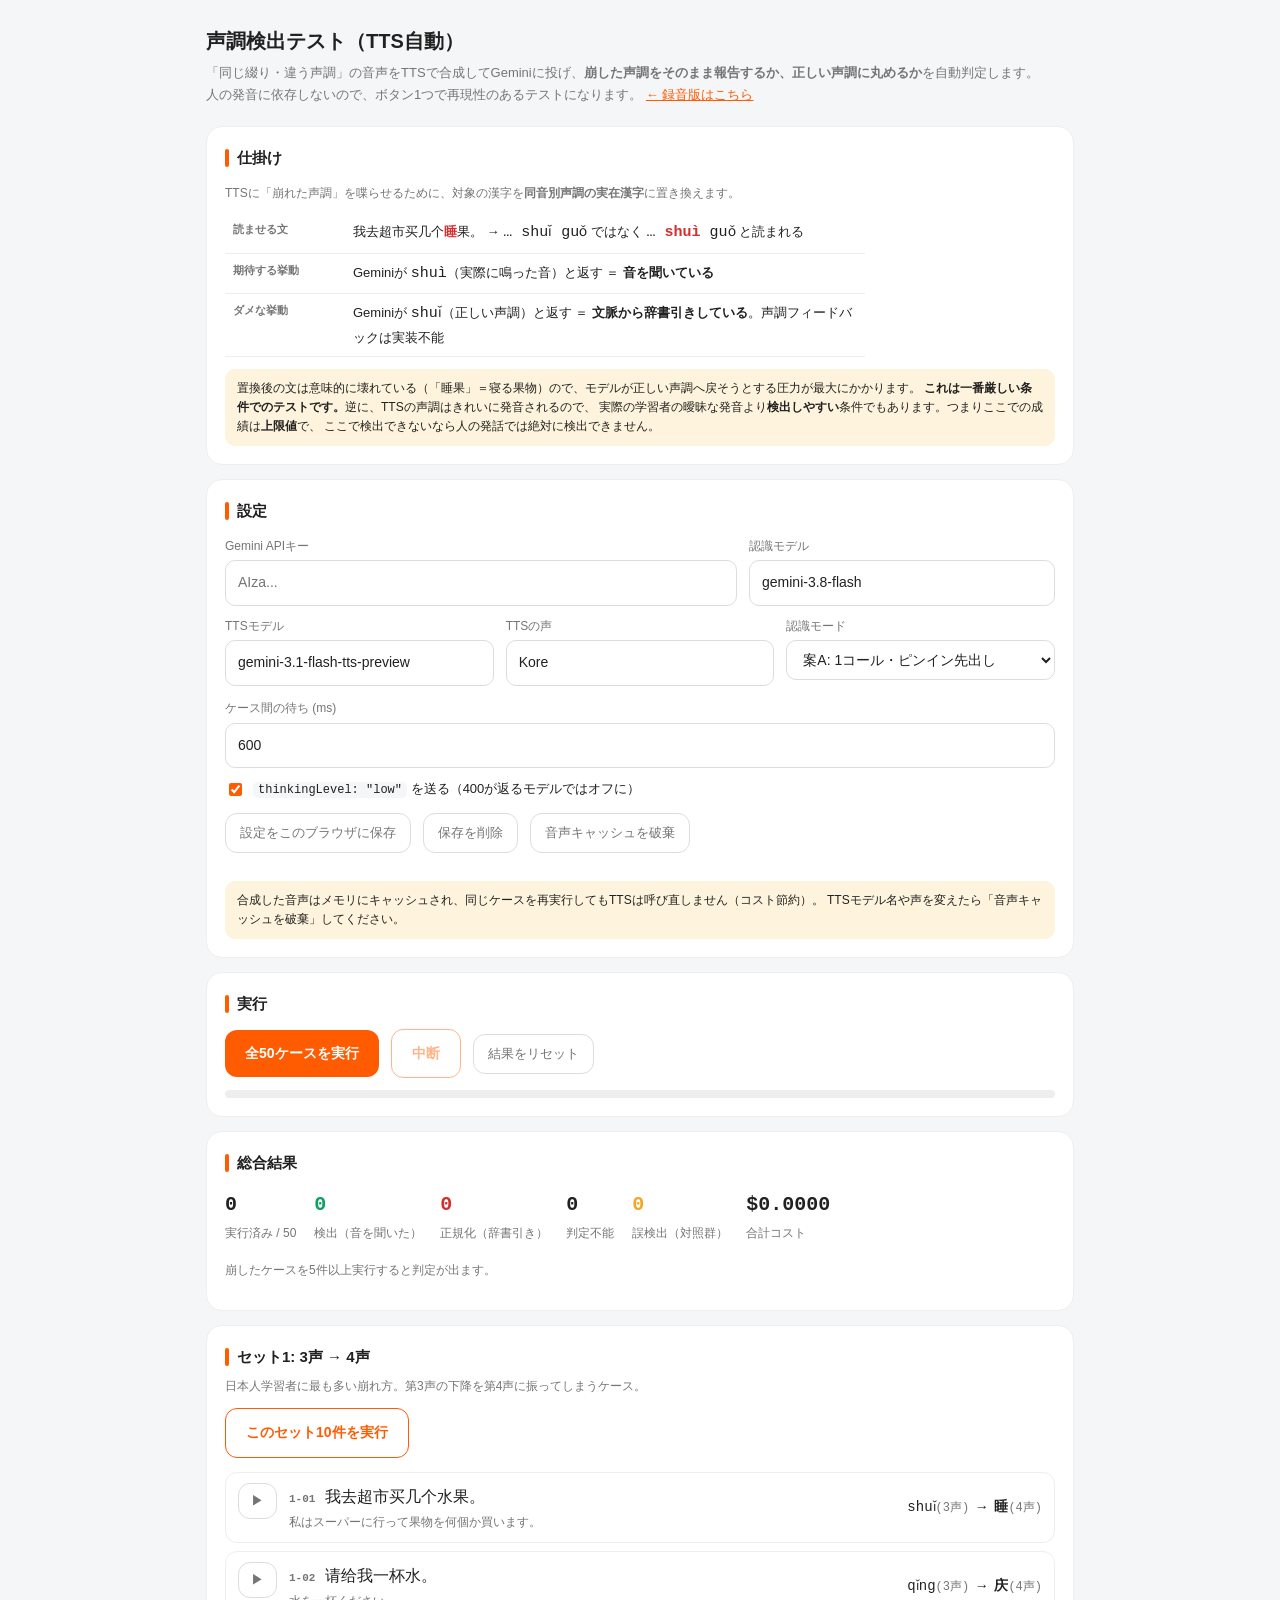
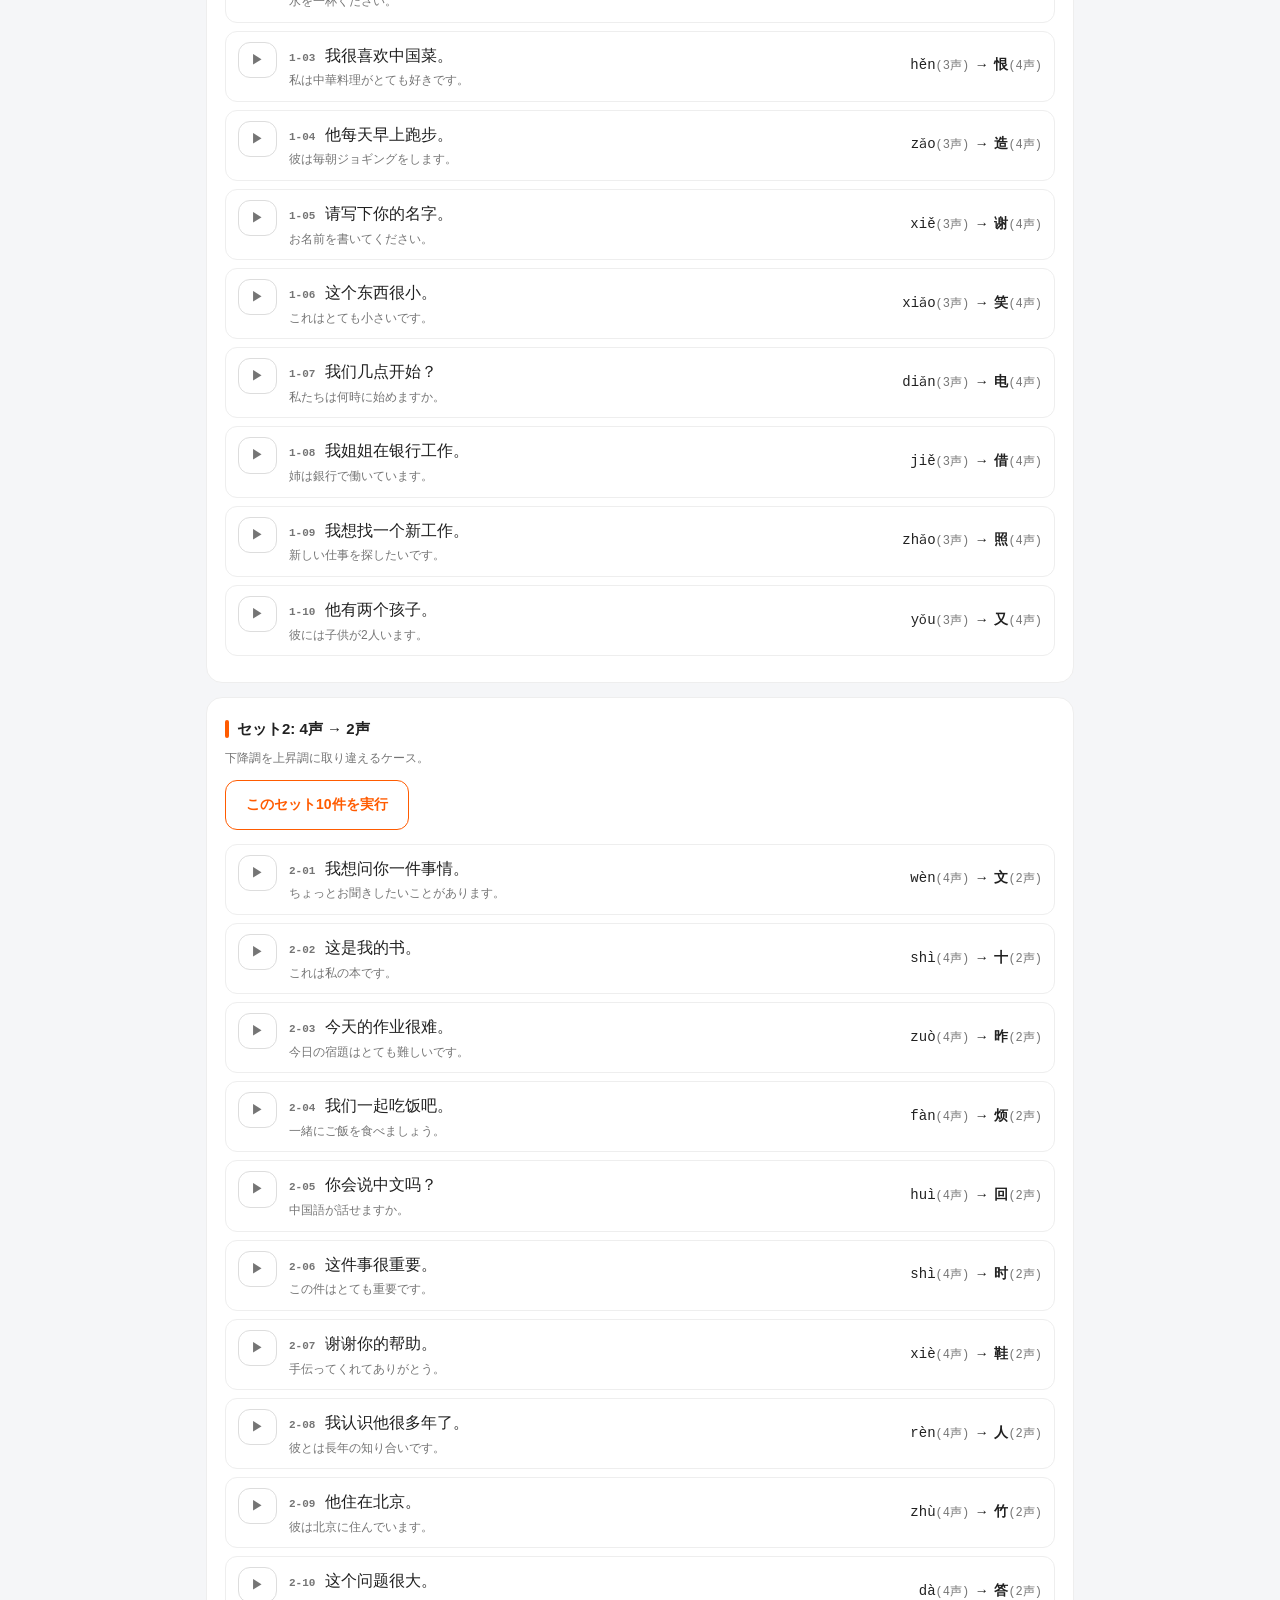
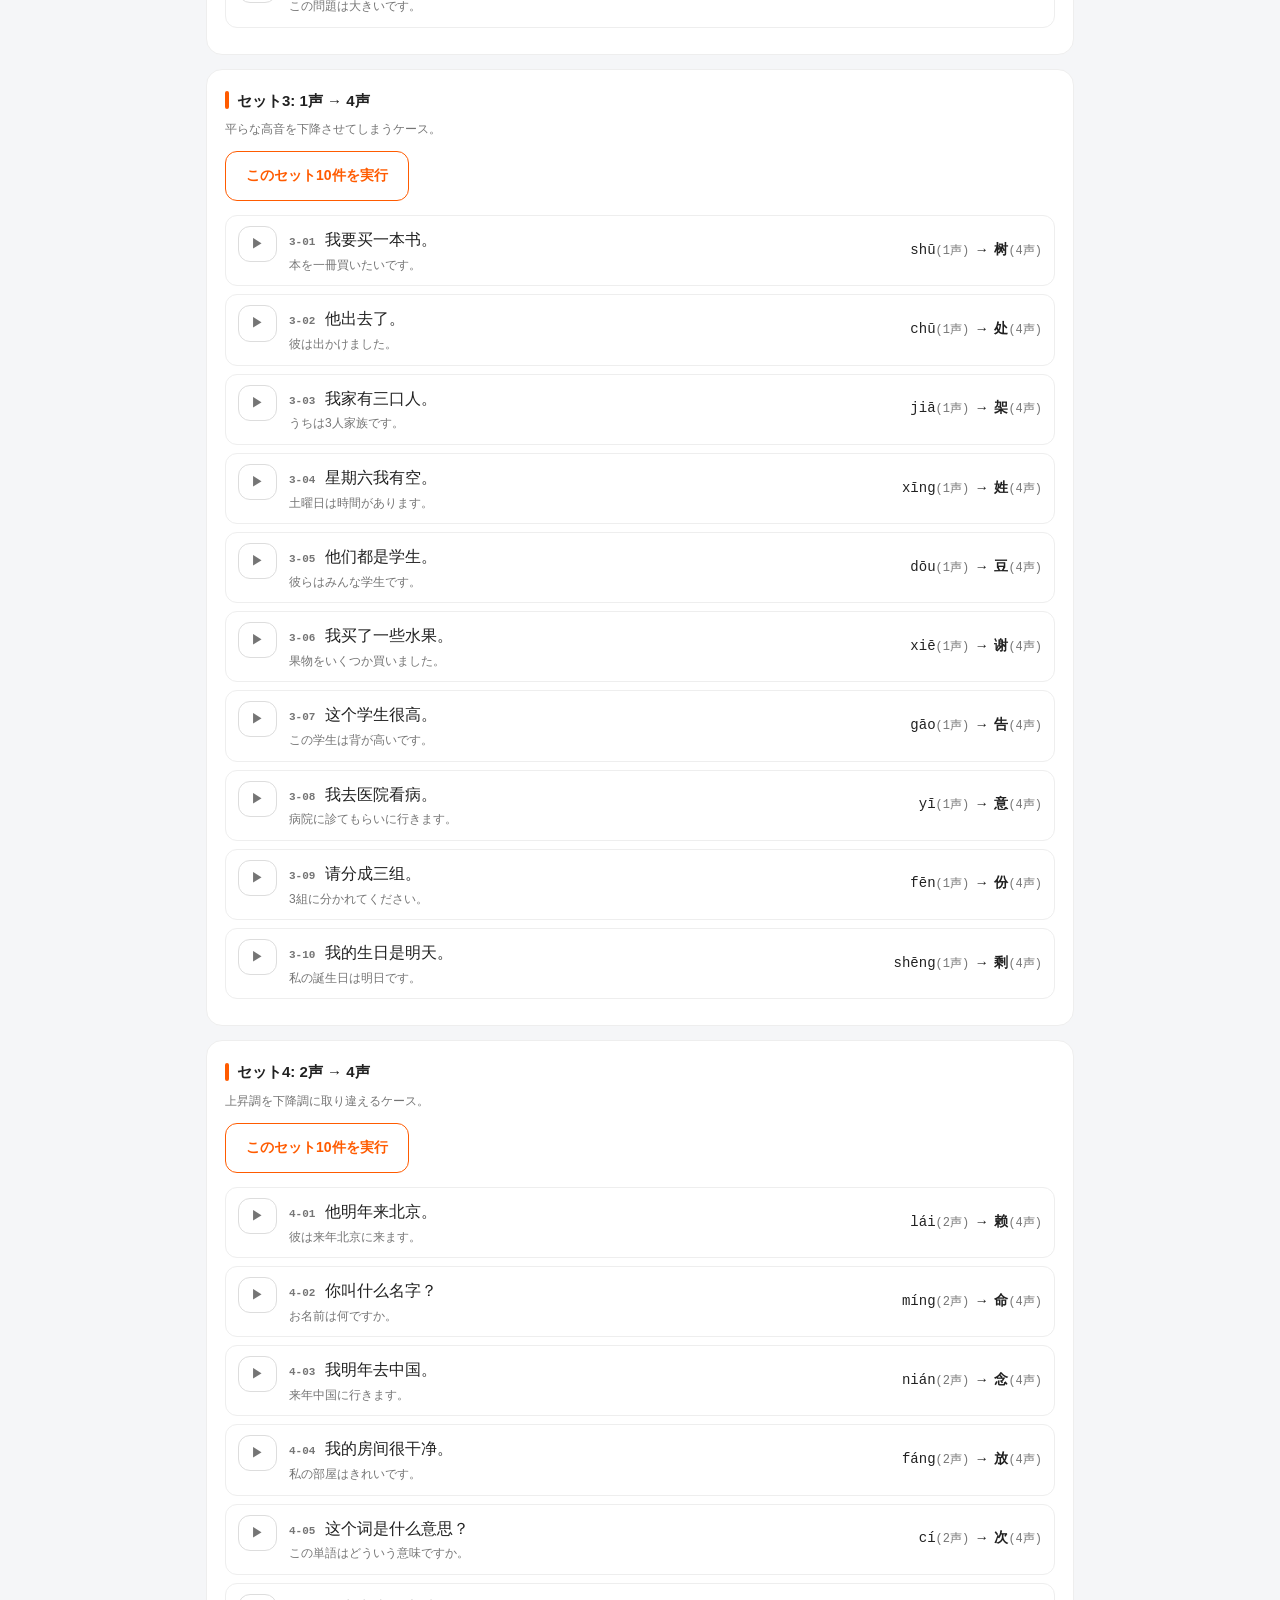
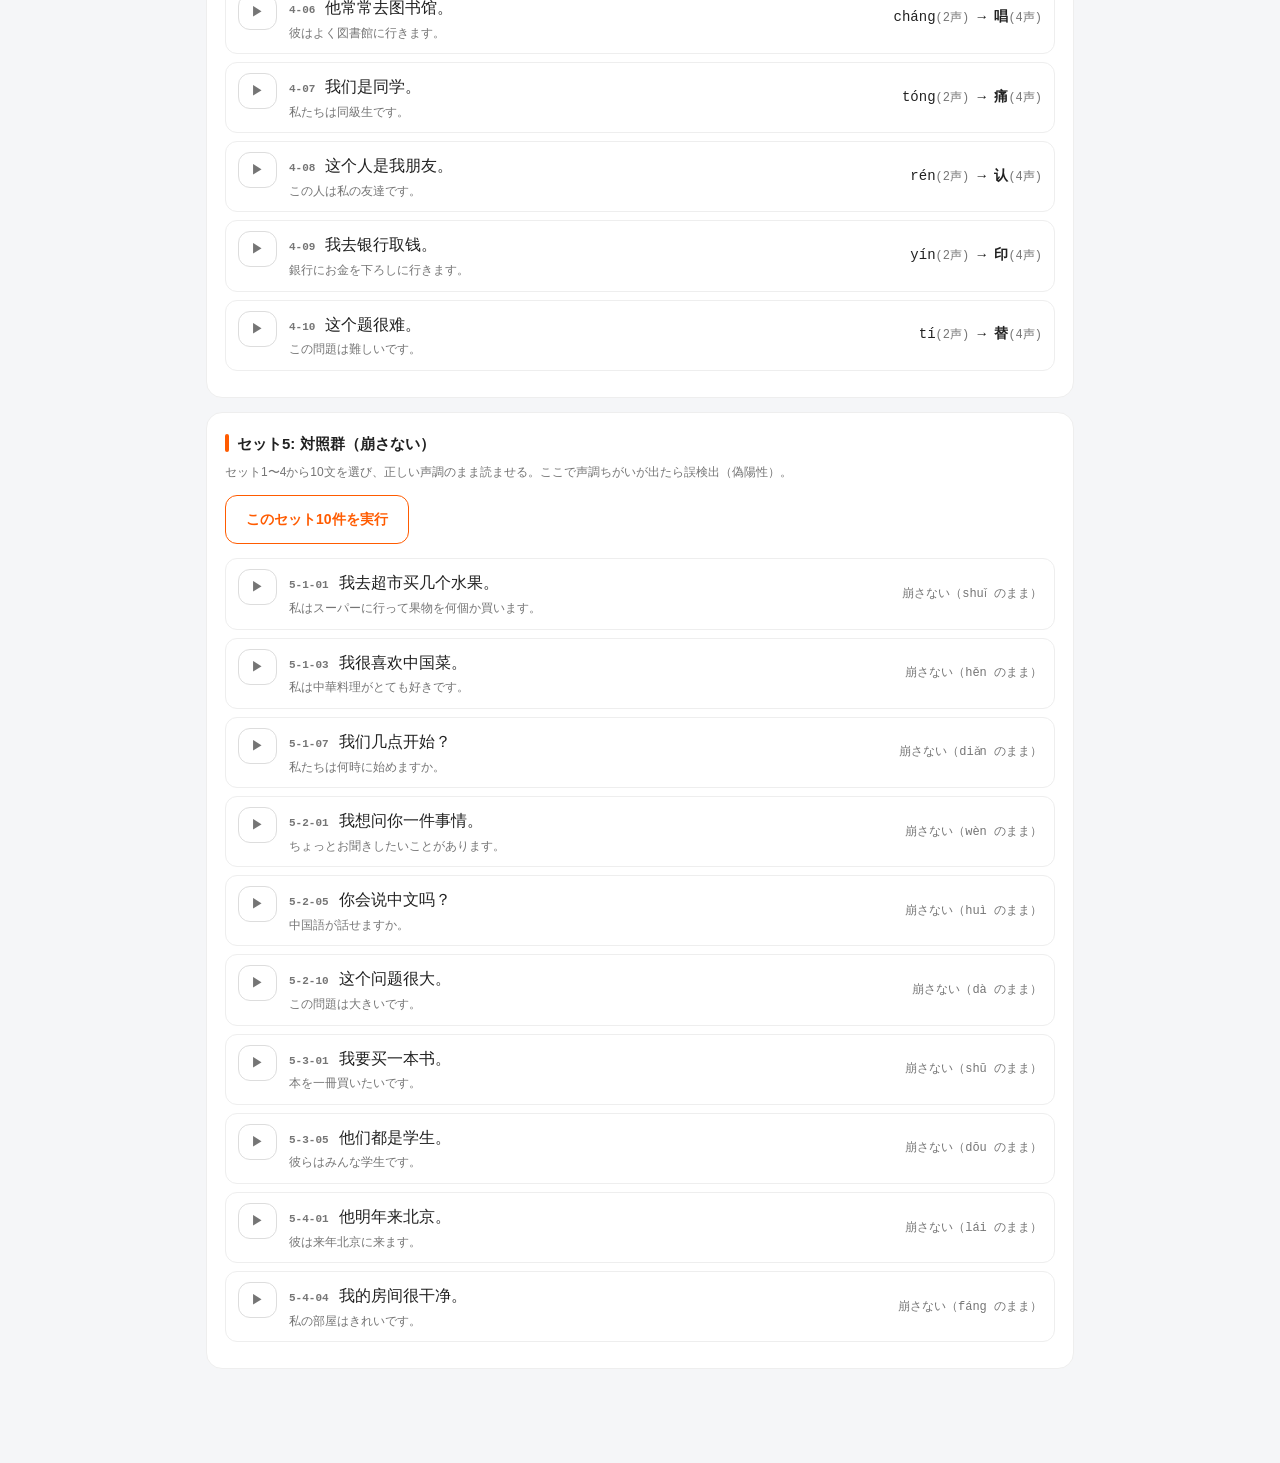
==== tool/pinyin_poc/autotest.html @ 5ad849bf "Add a TTS-driven automatic tone-detection test to the POC Testing with a human voice makes the resul" ====
<!doctype html>
<html lang="ja">
<head>
<meta charset="utf-8">
<meta name="viewport" content="width=device-width, initial-scale=1">
<title>声調検出テスト（TTS自動）— ピンイン声調 POC</title>
<link rel="stylesheet" href="style.css">
</head>
<body>
<div class="wrap">

<h1>声調検出テスト（TTS自動）</h1>
<p class="lead">
「同じ綴り・違う声調」の音声をTTSで合成してGeminiに投げ、<b>崩した声調をそのまま報告するか、正しい声調に丸めるか</b>を自動判定します。<br>
人の発音に依存しないので、ボタン1つで再現性のあるテストになります。 <a href="index.html">← 録音版はこちら</a>
</p>

<div class="card">
  <h2>仕掛け</h2>
  <p class="mini" style="margin:0 0 10px">
    TTSに「崩れた声調」を喋らせるために、対象の漢字を<b>同音別声調の実在漢字</b>に置き換えます。
  </p>
  <div class="scroll"><table style="max-width:640px">
    <tr><th style="width:120px">読ませる文</th><td>我去超市买几个<b style="color:var(--bad)">睡</b>果。 → <span class="syl">… shuǐ guǒ</span> ではなく <span class="syl">… <b style="color:var(--bad)">shuì</b> guǒ</span> と読まれる</td></tr>
    <tr><th>期待する挙動</th><td>Geminiが <span class="syl">shuì</span>（実際に鳴った音）と返す ＝ <b>音を聞いている</b></td></tr>
    <tr><th>ダメな挙動</th><td>Geminiが <span class="syl">shuǐ</span>（正しい声調）と返す ＝ <b>文脈から辞書引きしている</b>。声調フィードバックは実装不能</td></tr>
  </table></div>
  <div class="note" style="margin-top:12px">
    置換後の文は意味的に壊れている（「睡果」＝寝る果物）ので、モデルが正しい声調へ戻そうとする圧力が最大にかかります。
    <b>これは一番厳しい条件でのテストです。</b>逆に、TTSの声調はきれいに発音されるので、
    実際の学習者の曖昧な発音より<b>検出しやすい</b>条件でもあります。つまりここでの成績は<b>上限値</b>で、
    ここで検出できないなら人の発話では絶対に検出できません。
  </div>
</div>

<div class="card">
  <h2>設定</h2>
  <div class="row">
    <div style="flex:2 1 300px">
      <label for="key">Gemini APIキー</label>
      <input type="password" id="key" placeholder="AIza..." autocomplete="off" spellcheck="false">
    </div>
    <div>
      <label for="model">認識モデル</label>
      <input type="text" id="model" value="gemini-3.8-flash" spellcheck="false">
    </div>
  </div>
  <div class="row" style="margin-top:10px">
    <div><label for="ttsModel">TTSモデル</label><input type="text" id="ttsModel" value="gemini-3.1-flash-tts-preview" spellcheck="false"></div>
    <div><label for="voice">TTSの声</label><input type="text" id="voice" value="Kore" spellcheck="false"></div>
    <div><label for="mode">認識モード</label>
      <select id="mode">
        <option value="pinyinFirst">案A: 1コール・ピンイン先出し</option>
        <option value="hanziFirst">案A': 1コール・漢字先出し（対照）</option>
        <option value="twoPass">案B: 2コール（ピンイン専用＋漢字）</option>
      </select>
    </div>
    <div><label for="delay">ケース間の待ち (ms)</label><input type="text" id="delay" value="600" spellcheck="false"></div>
  </div>
  <div class="row" style="margin-top:10px">
    <label style="flex:1 1 100%;display:flex;gap:8px;align-items:center;color:var(--ink);font-size:13px;margin:0">
      <input type="checkbox" id="thinking" checked style="width:auto;accent-color:var(--orange)">
      <span><code>thinkingLevel: "low"</code> を送る（400が返るモデルではオフに）</span>
    </label>
  </div>
  <div class="row" style="margin-top:12px">
    <button class="btn ghost" id="saveKey" style="flex:0 0 auto">設定をこのブラウザに保存</button>
    <button class="btn ghost" id="clearKey" style="flex:0 0 auto">保存を削除</button>
    <button class="btn ghost" id="clearAudio" style="flex:0 0 auto">音声キャッシュを破棄</button>
    <span class="mini" id="keyState" style="flex:1 1 100%;margin-top:4px"></span>
  </div>
  <div class="note" style="margin-top:12px">
    合成した音声はメモリにキャッシュされ、同じケースを再実行してもTTSは呼び直しません（コスト節約）。
    TTSモデル名や声を変えたら「音声キャッシュを破棄」してください。
  </div>
</div>

<div class="card">
  <h2>実行</h2>
  <div class="row" style="align-items:center">
    <button class="btn" id="runAll" style="flex:0 0 auto">全50ケースを実行</button>
    <button class="btn sec" id="stop" style="flex:0 0 auto" disabled>中断</button>
    <button class="btn ghost" id="reset" style="flex:0 0 auto">結果をリセット</button>
    <span class="mini" id="progressText" style="flex:1 1 160px"></span>
  </div>
  <div class="lvl" style="margin-top:12px"><i id="progress"></i></div>
  <div id="err" class="err hidden"></div>
</div>

<div class="card">
  <h2>総合結果</h2>
  <div class="tally">
    <div><b id="tDone">0</b><span class="mini">実行済み / 50</span></div>
    <div><b id="tHit" style="color:var(--good)">0</b><span class="mini">検出（音を聞いた）</span></div>
    <div><b id="tNorm" style="color:var(--bad)">0</b><span class="mini">正規化（辞書引き）</span></div>
    <div><b id="tOther">0</b><span class="mini">判定不能</span></div>
    <div><b id="tFp" style="color:var(--warn)">0</b><span class="mini">誤検出（対照群）</span></div>
    <div><b id="tCost">$0.0000</b><span class="mini">合計コスト</span></div>
  </div>
  <div id="conclusion" style="margin-top:16px"></div>
</div>

<div id="sets"></div>

</div>

<script src="poc.js"></script>
<script src="cases.js"></script>
<script>
"use strict";

const $ = id => document.getElementById(id);
const esc = s => String(s ?? "").replace(/[&<>"]/g, c => ({ "&":"&amp;","<":"&lt;",">":"&gt;",'"':"&quot;" }[c]));
const toneLabel = t => t === 5 ? "軽声" : `${t}声`;

const audioCache = new Map();   // caseId -> {audio, usage}
const results = new Map();      // caseId -> result
let stopped = false, running = false;

const cfg = () => ({
  apiKey: $("key").value.trim(),
  model: $("model").value.trim() || "gemini-3.8-flash",
  thinking: $("thinking").checked
});

/* ============================================================
   1ケースの実行と判定
   ============================================================ */

async function runCase(c){
  const conf = cfg();

  // 1. 崩した文をTTSで読み上げる（キャッシュがあれば使う）
  let tts = audioCache.get(c.id);
  if (!tts){
    tts = await synthesize({ apiKey: conf.apiKey, model: $("ttsModel").value.trim(),
                             voice: $("voice").value.trim() || "Kore", text: c.corrupt });
    audioCache.set(c.id, tts);
  }

  // 2. その音声を認識させる
  const heard = await transcribeByMode({ ...conf, mode: $("mode").value, audio: tts.audio });

  // 3. 対象音節の声調を取り出して判定する
  const expected = toSyllables(c.pinyin);
  const actual = toSyllables(heard.pinyin || "");
  const rows = alignSyllables(expected, actual);
  const row = rows.find(r => r.ei === c.idx);
  const gotSyl = row && row.act ? row.act : null;
  const gotTone = gotSyl ? gotSyl.tone : null;

  let verdict;
  if (!gotSyl) verdict = "unknown";
  else if (c.control) verdict = gotTone === c.fromTone ? "clean" : "fp";
  else if (gotTone === c.toTone) verdict = "hit";
  else if (gotTone === c.fromTone) verdict = "norm";
  else verdict = "unknown";

  // 漢字側がどう出たかは独立した手がかりになる
  const hanziSignal = !heard.hanzi ? "none"
    : heard.hanzi.includes(c.toChar) && c.toChar !== c.fromChar ? "corrupt"
    : heard.hanzi.includes(c.fromChar) ? "correct" : "other";

  const usage = [tts.usage, ...heard.calls.map(x => x.usage)].reduce(addUsage, zeroUsage());

  return { id:c.id, verdict, gotSyl, gotTone, rows, hanziSignal,
           pinyin: heard.pinyin, hanzi: heard.hanzi, calls: heard.calls,
           ttsUsage: tts.usage, usage, at: new Date().toISOString() };
}

async function execute(c){
  results.set(c.id, { pending:true });
  renderCase(c);
  try {
    results.set(c.id, await runCase(c));
  } catch (e){
    results.set(c.id, { error: String(e.message || e) });
    $("err").textContent = `${c.id}: ${e.message || e}`;
    $("err").classList.remove("hidden");
  }
  renderCase(c);
  renderSummary();
}

async function runAll(){
  if (running) return;
  running = true; stopped = false;
  $("runAll").disabled = true; $("stop").disabled = false;
  $("err").classList.add("hidden");
  const all = SETS.flatMap(s => s.cases);
  const wait = Number($("delay").value) || 0;
  for (let i=0;i<all.length;i++){
    if (stopped) break;
    $("progressText").textContent = `${i+1} / ${all.length}  （${all[i].id}）`;
    $("progress").style.width = `${(i/all.length)*100}%`;
    await execute(all[i]);
    if (wait) await new Promise(r => setTimeout(r, wait));
  }
  $("progress").style.width = stopped ? "0%" : "100%";
  $("progressText").textContent = stopped ? "中断しました" : "完了";
  $("runAll").disabled = false; $("stop").disabled = true;
  running = false;
}

async function runSet(set){
  if (running) return;
  running = true; stopped = false;
  $("runAll").disabled = true; $("stop").disabled = false;
  const list = SETS.find(s => s.set === set).cases;
  const wait = Number($("delay").value) || 0;
  for (let i=0;i<list.length;i++){
    if (stopped) break;
    $("progressText").textContent = `セット${set}: ${i+1} / ${list.length}  （${list[i].id}）`;
    $("progress").style.width = `${(i/list.length)*100}%`;
    await execute(list[i]);
    if (wait) await new Promise(r => setTimeout(r, wait));
  }
  $("progress").style.width = "0%";
  $("progressText").textContent = stopped ? "中断しました" : `セット${set} 完了`;
  $("runAll").disabled = false; $("stop").disabled = true;
  running = false;
}

/* ============================================================
   描画
   ============================================================ */

const VERDICT = {
  hit:     ["検出", "good",  "崩した声調をそのまま報告した＝音を聞いている"],
  norm:    ["正規化", "bad", "正しい声調に丸めた＝漢字からの辞書引き"],
  clean:   ["正常", "good",  "正しい声調のまま返した（対照群として期待どおり）"],
  fp:      ["誤検出", "warn","崩していないのに違う声調を報告した"],
  unknown: ["判定不能","flat","対象の音節を取り出せなかった、または第三の声調"]
};

function renderCase(c){
  const el = document.getElementById("case-" + c.id);
  if (!el) return;
  const r = results.get(c.id);
  const body = el.querySelector(".caseResult");

  if (!r){ body.innerHTML = ""; el.className = "caseRow"; return; }
  if (r.pending){ body.innerHTML = `<span class="mini">実行中…</span>`; el.className = "caseRow"; return; }
  if (r.error){
    body.innerHTML = `<span class="pill bad">エラー</span> <span class="mini">${esc(r.error)}</span>`;
    el.className = "caseRow v-err"; return;
  }

  const [label, cls] = VERDICT[r.verdict];
  el.className = "caseRow v-" + r.verdict;

  // 返ってきたピンインを、対象音節だけ強調して並べ直す
  const line = r.rows.map(row => {
    const s = row.act ? row.act.raw : "—";
    return row.ei === c.idx
      ? `<b class="target">${esc(s)}</b>`
      : `<span class="${row.kind === "ok" ? "" : "off"}">${esc(s)}</span>`;
  }).join(" ");

  const hanziNote = { corrupt:"漢字も崩れた字になった", correct:"漢字は正しい字に戻った",
                      other:"別の字になった", none:"漢字が空" }[r.hanziSignal];

  const audio = audioCache.get(c.id);
  const url = audio ? (audio.url ||= URL.createObjectURL(new Blob([audio.audio.bytes], {type:"audio/wav"}))) : null;

  body.innerHTML = `
    <div class="verdictLine">
      <span class="pill ${cls}">${label}</span>
      <span class="mini">聞こえた声調: <b>${r.gotSyl ? esc(r.gotSyl.raw) : "—"}</b>${
        r.gotTone ? `（${toneLabel(r.gotTone)}）` : ""}</span>
      <span class="mini">／ ${hanziNote}: <b>${esc(r.hanzi) || "—"}</b></span>
    </div>
    <div class="syl pyline">${line}</div>
    ${url ? `<audio controls preload="none" src="${url}"></audio>` : ""}
    <details><summary>生レスポンスとトークン</summary>
      <p class="mini">TTS: in ${r.ttsUsage.prompt} / out ${r.ttsUsage.candidates}　|　
        合計 $${costOf(r.usage).toFixed(6)}</p>
      ${r.calls.map(x => `<p class="mini" style="margin:8px 0 4px"><b>${esc(x.label)}</b>
        — in ${x.usage.prompt} / out ${x.usage.candidates} / thinking ${x.usage.thoughts}</p>
        <pre>${esc(x.raw)}</pre>`).join("")}
    </details>`;
}

function renderSets(){
  $("sets").innerHTML = SETS.map(s => `
    <div class="card">
      <h2>${esc(s.title)}</h2>
      <p class="mini" style="margin:-6px 0 12px">${esc(s.desc)}</p>
      <div class="row" style="margin-bottom:14px">
        <button class="btn sec runSet" data-set="${s.set}" style="flex:0 0 auto">このセット10件を実行</button>
        <span class="mini setTally" id="setTally-${s.set}" style="flex:1 1 auto;align-self:center"></span>
      </div>
      ${s.cases.map(c => {
        const syl = toSyllables(c.pinyin)[c.idx];
        return `<div class="caseRow" id="case-${c.id}">
          <div class="caseHead">
            <button class="btn ghost runOne" data-id="${c.id}">▶</button>
            <div class="caseText">
              <div><b class="cid">${c.id}</b> <span class="han">${esc(c.hanzi)}</span></div>
              <div class="mini">${esc(c.ja)}</div>
            </div>
            <div class="caseChange syl">${
              c.control
                ? `<span class="mini">崩さない（${esc(syl.raw)} のまま）</span>`
                : `${esc(syl.raw)}<span class="mini">(${toneLabel(c.fromTone)})</span> →
                   <b>${esc(c.toChar)}</b><span class="mini">(${toneLabel(c.toTone)})</span>`
            }</div>
          </div>
          <div class="caseResult"></div>
        </div>`;
      }).join("")}
    </div>`).join("");

  document.querySelectorAll(".runOne").forEach(b => b.onclick = () => {
    if (running) return;
    const c = SETS.flatMap(s => s.cases).find(x => x.id === b.dataset.id);
    running = true;
    execute(c).finally(() => { running = false; });
  });
  document.querySelectorAll(".runSet").forEach(b => b.onclick = () => runSet(Number(b.dataset.set)));
}

function renderSummary(){
  const all = SETS.flatMap(s => s.cases);
  const done = all.filter(c => { const r = results.get(c.id); return r && !r.pending && !r.error; });
  const count = v => done.filter(c => results.get(c.id).verdict === v).length;

  $("tDone").textContent = done.length;
  $("tHit").textContent  = count("hit");
  $("tNorm").textContent = count("norm");
  $("tOther").textContent = count("unknown");
  $("tFp").textContent   = count("fp");
  $("tCost").textContent = "$" + done.reduce((s,c) => s + costOf(results.get(c.id).usage), 0).toFixed(4);

  for (const s of SETS){
    const d = s.cases.filter(c => { const r = results.get(c.id); return r && !r.pending && !r.error; });
    const el = $("setTally-" + s.set);
    if (!d.length){ el.textContent = ""; continue; }
    const c2 = v => d.filter(c => results.get(c.id).verdict === v).length;
    el.innerHTML = s.set === 5
      ? `${d.length}件実行 — 正常 ${c2("clean")} / <b>誤検出 ${c2("fp")}</b> / 判定不能 ${c2("unknown")}`
      : `${d.length}件実行 — <b>検出 ${c2("hit")}</b> / 正規化 ${c2("norm")} / 判定不能 ${c2("unknown")}`;
  }

  // 崩したセット（1〜4）と対照群（5）を分けて結論を出す
  const corrupted = done.filter(c => !c.control);
  const control = done.filter(c => c.control);
  const hit = corrupted.filter(c => results.get(c.id).verdict === "hit").length;
  const fp = control.filter(c => results.get(c.id).verdict === "fp").length;

  const box = $("conclusion");
  if (corrupted.length < 5){ box.innerHTML = `<p class="mini">崩したケースを5件以上実行すると判定が出ます。</p>`; return; }

  const rate = hit / corrupted.length;
  const fpRate = control.length ? fp / control.length : null;
  let cls, head, detail;
  if (rate <= 0.1){
    cls = "bad"; head = "実装不可: モデルは音を聞かず辞書引きしている";
    detail = `崩した ${corrupted.length} 件のうち検出できたのは ${hit} 件（${(rate*100).toFixed(0)}%）。
      TTSのきれいな声調ですら報告されないので、学習者の曖昧な発音で検出できる見込みはありません。
      このモードでの声調フィードバックは諦めて、他のモードを試すか、発音評価専用API（SpeechSuper / Chivox 等）に切り替える判断になります。`;
  } else if (rate >= 0.7 && (fpRate === null || fpRate <= 0.2)){
    cls = "good"; head = "実装GO の目安を満たしています";
    detail = `検出 ${hit}/${corrupted.length}（${(rate*100).toFixed(0)}%）${
      fpRate !== null ? `、対照群の誤検出 ${fp}/${control.length}（${(fpRate*100).toFixed(0)}%）` : ""}。
      ただしこれはTTSのきれいな声調に対する<b>上限値</b>です。実際の学習者の発音では確実に下がるので、
      録音版（index.html）で自分の声でも必ず確認してください。`;
  } else {
    cls = "warn"; head = "グレー: 実装は慎重に";
    detail = `検出 ${hit}/${corrupted.length}（${(rate*100).toFixed(0)}%）${
      fpRate !== null ? `、対照群の誤検出 ${fp}/${control.length}（${(fpRate*100).toFixed(0)}%）` : ""}。
      TTSの条件でこの成績なら、人の発話ではさらに落ちます。中途半端に「たぶん声調が違います」と出すのは
      何も言わないより有害なので、セット別の内訳を見て、特定の声調ペアだけに絞る等の判断が要ります。`;
  }
  box.innerHTML = `<div class="concl ${cls}"><b>${head}</b><p class="mini" style="margin:6px 0 0">${detail}</p></div>`;
}

/* ============================================================
   配線
   ============================================================ */

$("runAll").onclick = runAll;
$("stop").onclick = () => { stopped = true; };
$("reset").onclick = () => {
  results.clear();
  SETS.flatMap(s => s.cases).forEach(renderCase);
  renderSummary();
  $("progress").style.width = "0%"; $("progressText").textContent = "";
};
$("clearAudio").onclick = () => {
  audioCache.forEach(a => { if (a.url) URL.revokeObjectURL(a.url); });
  audioCache.clear();
  $("keyState").textContent = "音声キャッシュを破棄しました。次の実行でTTSを呼び直します。";
};

const SAVED = ["key","model","ttsModel","voice","mode","delay"];
$("saveKey").onclick = () => {
  SAVED.forEach(k => localStorage.setItem("poc_" + k, $(k).value.trim()));
  $("keyState").textContent = "このブラウザに保存しました。";
};
$("clearKey").onclick = () => {
  SAVED.forEach(k => localStorage.removeItem("poc_" + k));
  $("key").value = "";
  $("keyState").textContent = "保存を削除しました。";
};

(function init(){
  SAVED.forEach(k => { const v = localStorage.getItem("poc_" + k); if (v) $(k).value = v; });
  if (localStorage.getItem("poc_key")) $("keyState").textContent = "保存済みの設定を読み込みました。";
  renderSets();
  renderSummary();
})();
</script>
</body>
</html>
---- tool/pinyin_poc/style.css ----
:root{
    --orange:#FF5B00; --orange-dark:#E64F00; --orange-bg:#FFF3EC;
    --ink:#212121; --sub:#757575; --line:#EEEEEE; --page:#F5F6F8;
    --good:#0BA05F; --good-bg:#E6F7EF;
    --warn:#F5A623; --warn-bg:#FEF3DC;
    --bad:#D32F2F;  --bad-bg:#FDECEC;
    --mono:ui-monospace,SFMono-Regular,"SF Mono",Menlo,Consolas,monospace;
  }
  *{box-sizing:border-box}
  body{margin:0;background:var(--page);color:var(--ink);
    font:14px/1.7 -apple-system,BlinkMacSystemFont,"Hiragino Sans","Noto Sans JP",sans-serif;}
  .wrap{max-width:900px;margin:0 auto;padding:24px 16px 80px}
  h1{font-size:20px;margin:0 0 4px}
  .lead{color:var(--sub);margin:0 0 20px;font-size:13px}
  .card{background:#fff;border:1px solid var(--line);border-radius:16px;padding:18px;margin-bottom:14px}
  .card h2{font-size:15px;margin:0 0 12px;display:flex;align-items:center;gap:8px}
  .card h2::before{content:"";width:4px;height:18px;border-radius:2px;background:var(--orange)}
  label{display:block;font-size:12px;color:var(--sub);margin:0 0 4px}
  input[type=text],input[type=password],select,textarea{
    width:100%;padding:10px 12px;border:1px solid #DDD;border-radius:10px;font:inherit;background:#fff;color:var(--ink)}
  input:focus,select:focus,textarea:focus{outline:2px solid var(--orange-bg);border-color:var(--orange)}
  .row{display:flex;gap:12px;flex-wrap:wrap}
  .row>*{flex:1 1 200px;min-width:0}
  .btn{appearance:none;border:none;border-radius:12px;padding:12px 20px;font:inherit;font-weight:700;
    cursor:pointer;background:var(--orange);color:#fff;transition:background .15s}
  .btn:hover:not(:disabled){background:var(--orange-dark)}
  .btn:disabled{opacity:.45;cursor:not-allowed}
  .btn.sec{background:#fff;color:var(--orange);border:1.5px solid var(--orange)}
  .btn.sec:hover:not(:disabled){background:var(--orange-bg)}
  .btn.ghost{background:transparent;color:var(--sub);border:1px solid #DDD;font-weight:500;padding:8px 14px;font-size:13px}
  .btn.rec{background:var(--bad)}
  .btn.rec:hover:not(:disabled){background:#b71c1c}
  .mini{font-size:12px;color:var(--sub)}
  .note{background:var(--warn-bg);border-radius:10px;padding:10px 12px;font-size:12px;line-height:1.6}
  .modes{display:grid;gap:8px}
  .mode{display:flex;gap:10px;align-items:flex-start;padding:10px 12px;border:1px solid #DDD;border-radius:12px;cursor:pointer}
  .mode.on{border-color:var(--orange);background:var(--orange-bg)}
  .mode input{margin-top:3px;accent-color:var(--orange)}
  .mode b{font-size:13px}
  .mode span{display:block;font-size:12px;color:var(--sub);line-height:1.5}
  .reclane{display:flex;align-items:center;gap:14px;flex-wrap:wrap}
  .lvl{flex:1 1 160px;height:8px;background:var(--line);border-radius:999px;overflow:hidden;min-width:120px}
  .lvl i{display:block;height:100%;width:0;background:var(--orange);transition:width .07s linear}
  .timer{font:700 15px/1 var(--mono);min-width:52px}
  .pill{display:inline-block;padding:3px 10px;border-radius:999px;font-size:11px;font-weight:700}
  .pill.good{background:var(--good-bg);color:var(--good)}
  .pill.warn{background:var(--warn-bg);color:#8a5a00}
  .pill.bad{background:var(--bad-bg);color:var(--bad)}
  .pill.flat{background:var(--page);color:var(--sub)}
  .big{font-family:var(--mono);font-size:19px;line-height:1.9;word-break:break-word}
  .han{font-size:22px;line-height:1.8;word-break:break-all}
  .kv{display:grid;grid-template-columns:auto 1fr;gap:4px 14px;font-size:13px;margin:0}
  .kv dt{color:var(--sub)}
  .kv dd{margin:0}
  table{width:100%;border-collapse:collapse;font-size:13px}
  th,td{text-align:left;padding:7px 8px;border-bottom:1px solid var(--line);vertical-align:top}
  th{font-size:11px;color:var(--sub);font-weight:600;white-space:nowrap}
  .scroll{overflow-x:auto;-webkit-overflow-scrolling:touch}
  .syl{font-family:var(--mono);font-size:15px}
  tr.tone td{background:var(--warn-bg)}
  tr.sub td{background:var(--bad-bg)}
  .res{border-top:1px solid var(--line);margin-top:14px;padding-top:14px}
  .res:first-of-type{border-top:none;margin-top:0;padding-top:0}
  details{margin-top:10px}
  summary{cursor:pointer;font-size:12px;color:var(--sub)}
  pre{background:#FAFAFA;border:1px solid var(--line);border-radius:10px;padding:10px;overflow:auto;
    font:12px/1.5 var(--mono);max-height:320px}
  .err{background:var(--bad-bg);color:var(--bad);border-radius:10px;padding:10px 12px;font-size:13px;margin-top:10px}
  .hidden{display:none !important}
  .stack{display:flex;flex-direction:column;gap:12px}
  .verdict{display:flex;gap:8px;align-items:center;flex-wrap:wrap;margin-top:12px}
  .tally{display:flex;gap:18px;flex-wrap:wrap;font-size:13px}
  .tally b{font-size:20px;display:block;font-family:var(--mono)}
  audio{width:100%;margin-top:10px;height:34px}
  code{font-family:var(--mono);background:var(--page);padding:1px 5px;border-radius:5px;font-size:12px}

  /* ---- 自動テスト画面（autotest.html） ---- */
  .caseRow{border:1px solid var(--line);border-radius:12px;padding:10px 12px;margin-bottom:8px;background:#fff}
  .caseRow.v-hit{border-color:var(--good);background:var(--good-bg)}
  .caseRow.v-clean{border-color:var(--good)}
  .caseRow.v-norm{border-color:var(--bad);background:var(--bad-bg)}
  .caseRow.v-fp{border-color:var(--warn);background:var(--warn-bg)}
  .caseRow.v-err{border-color:var(--bad)}
  .caseHead{display:flex;gap:12px;align-items:flex-start;flex-wrap:wrap}
  .caseHead .runOne{flex:0 0 auto;padding:6px 12px;font-size:13px}
  .caseText{flex:1 1 240px;min-width:0}
  .caseText .han{font-size:16px}
  .cid{font-family:var(--mono);font-size:11px;color:var(--sub);margin-right:6px}
  .caseChange{flex:0 0 auto;font-size:14px;align-self:center;white-space:nowrap}
  .caseResult:not(:empty){margin-top:10px;padding-top:10px;border-top:1px dashed var(--line)}
  .verdictLine{display:flex;gap:10px;align-items:center;flex-wrap:wrap;margin-bottom:8px}
  .pyline{word-break:break-word;line-height:2}
  .pyline .target{background:var(--warn-bg);border-radius:5px;padding:1px 6px;font-weight:700}
  .pyline .off{color:var(--bad)}
  .concl{border-radius:12px;padding:12px 14px}
  .concl.good{background:var(--good-bg);color:var(--good)}
  .concl.bad{background:var(--bad-bg);color:var(--bad)}
  .concl.warn{background:var(--warn-bg);color:#8a5a00}
  .concl .mini{color:inherit;opacity:.85}
  .lead a{color:var(--orange)}
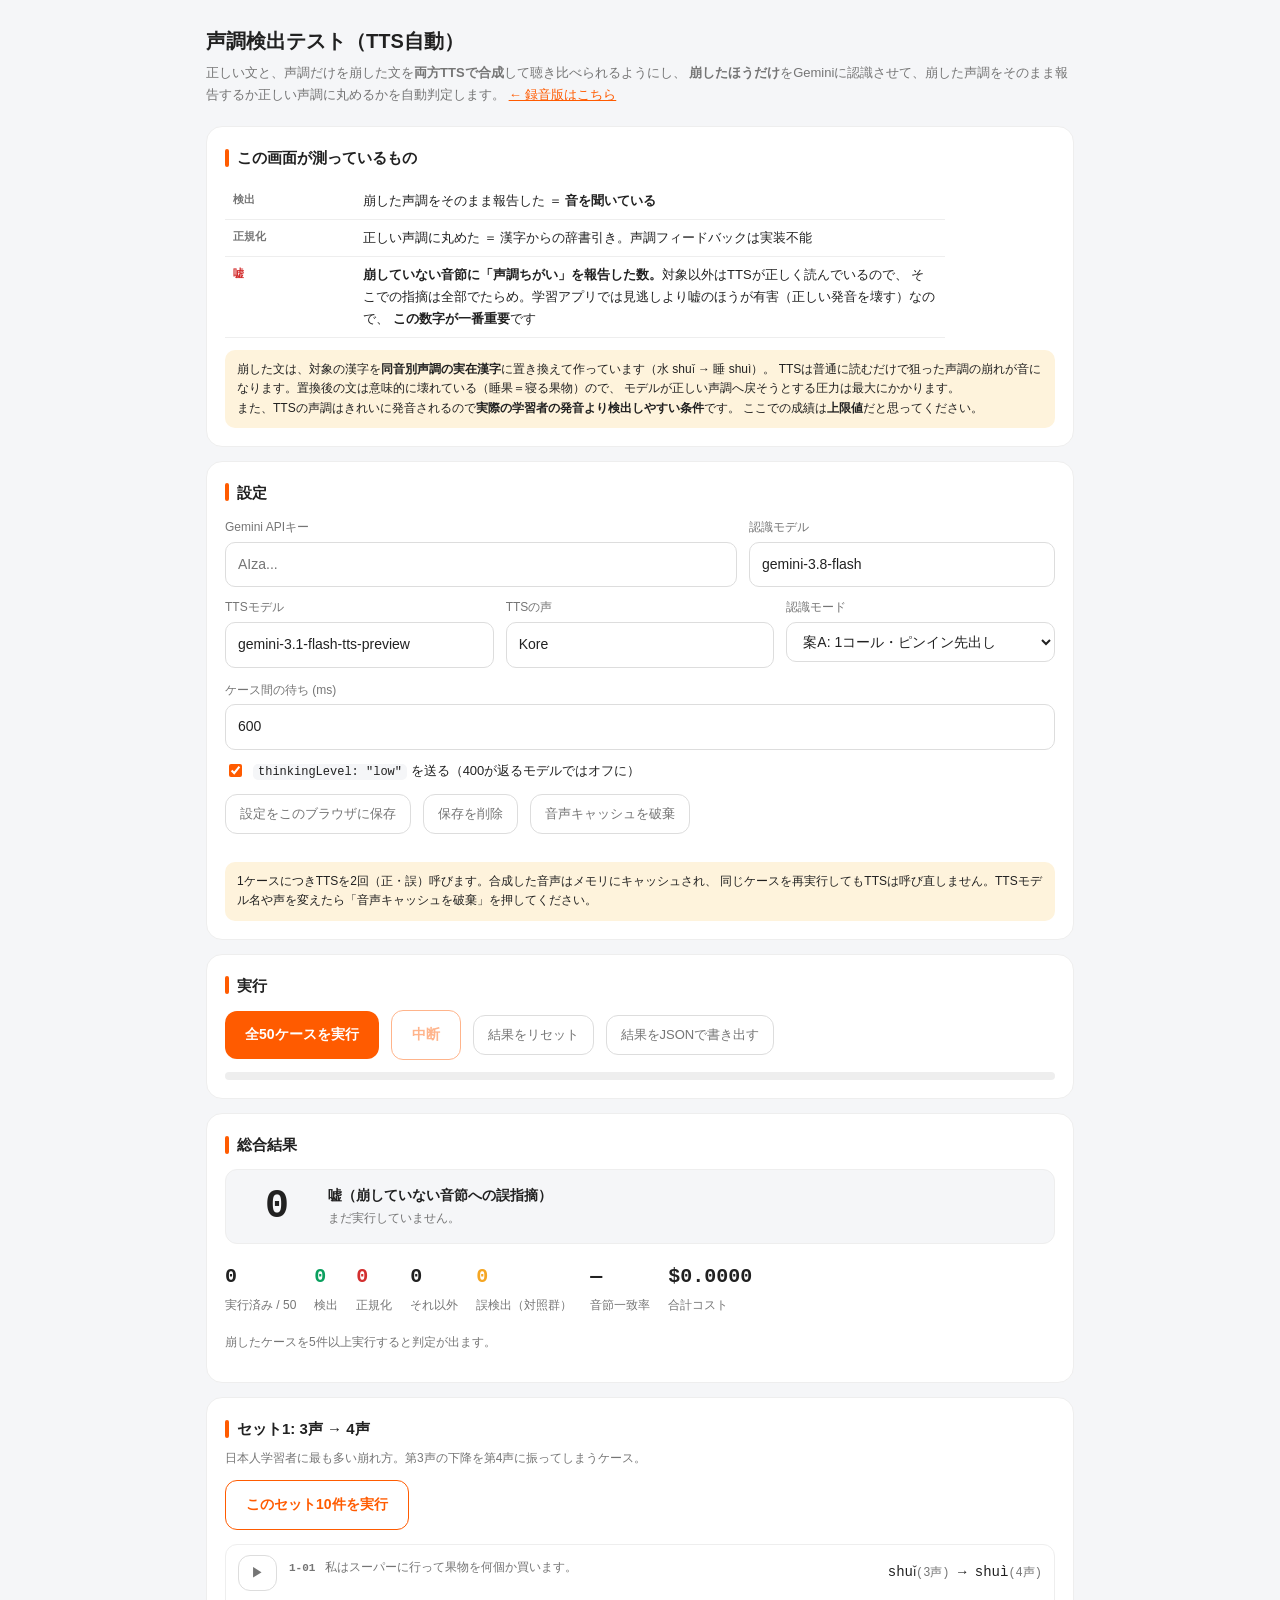
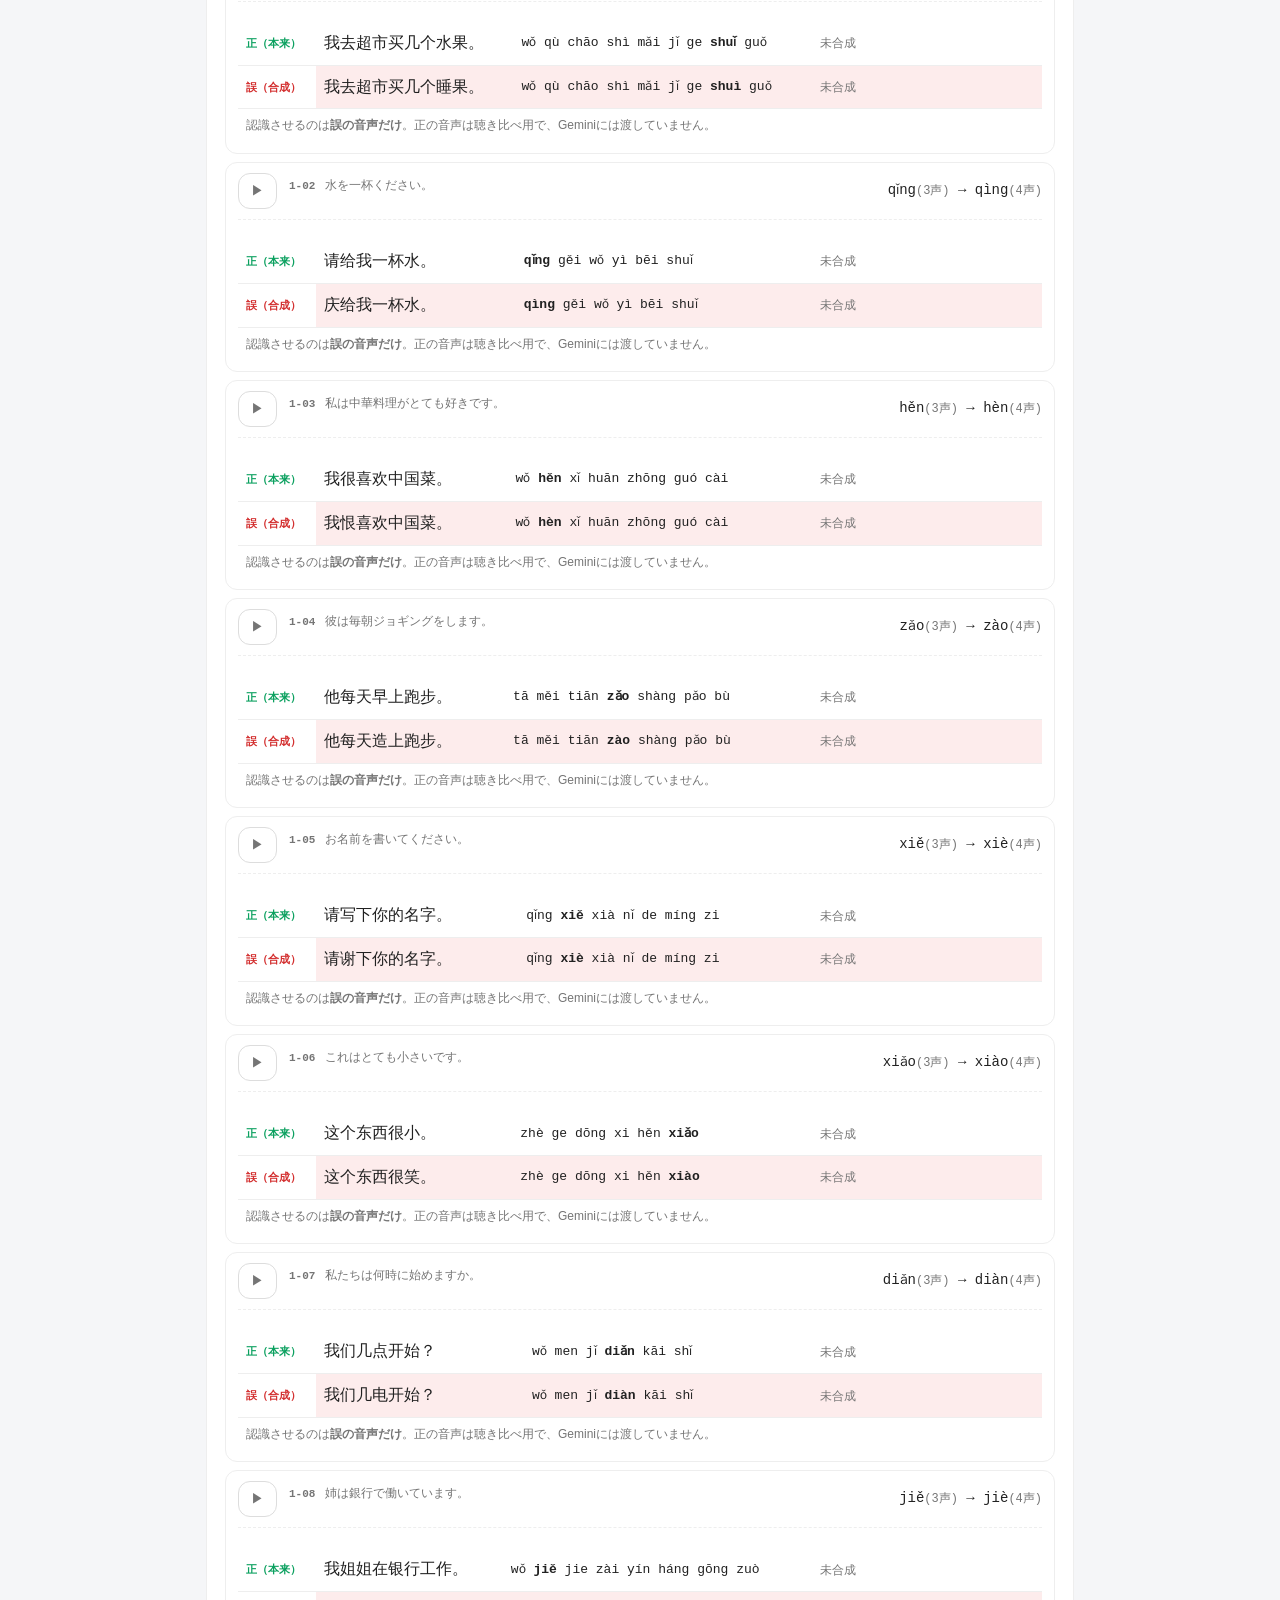
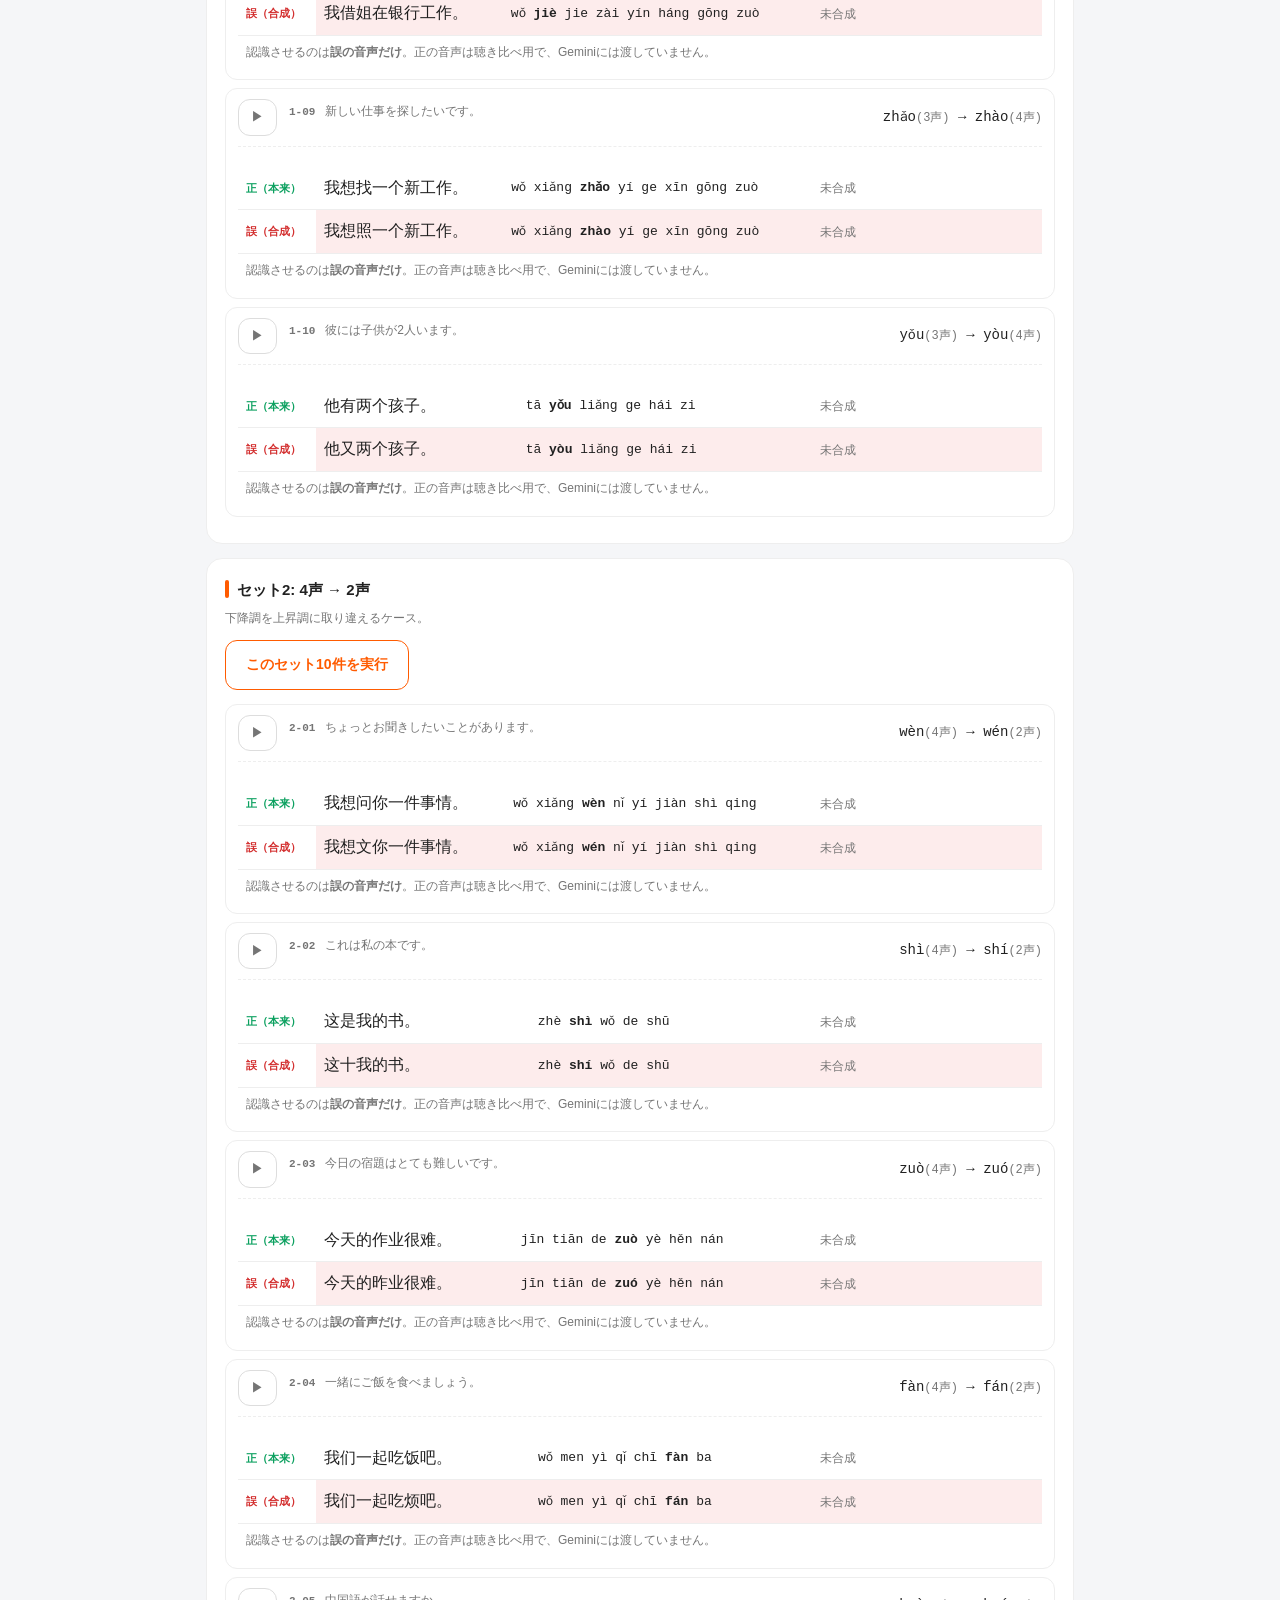
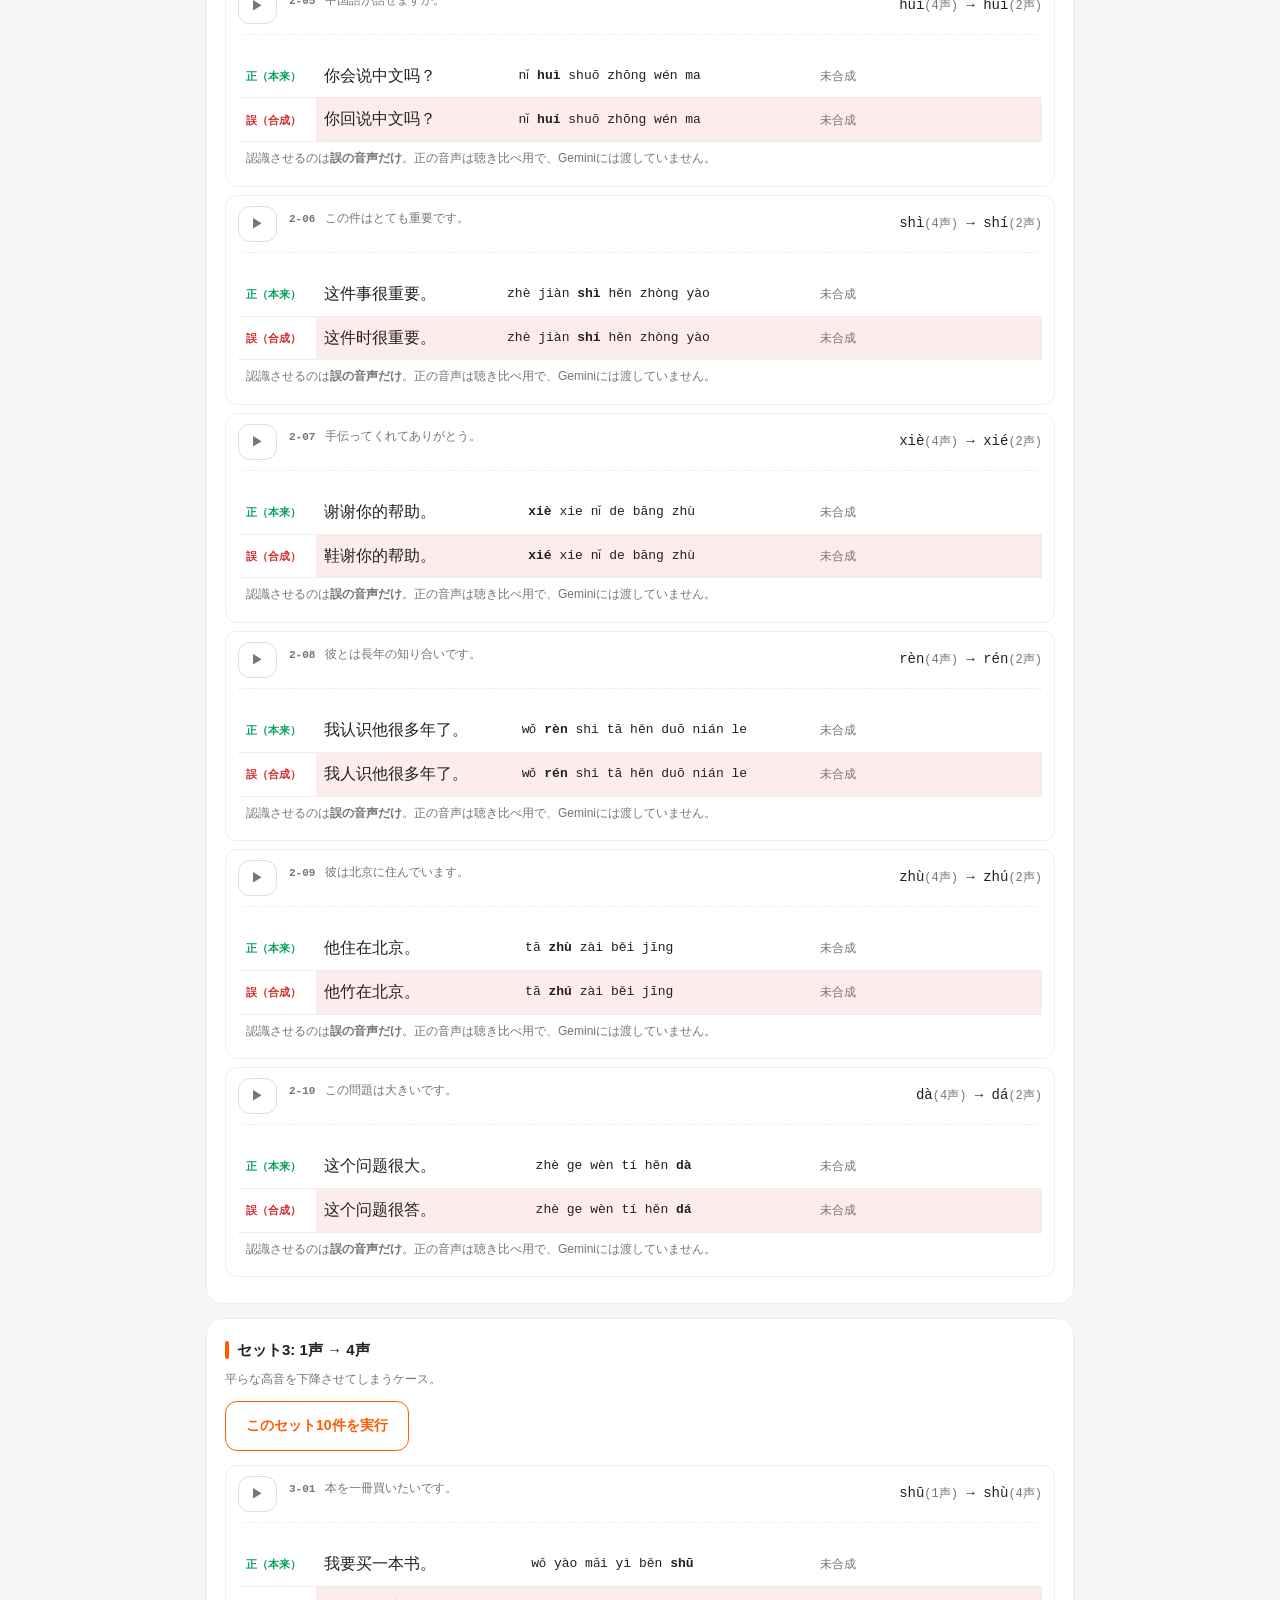
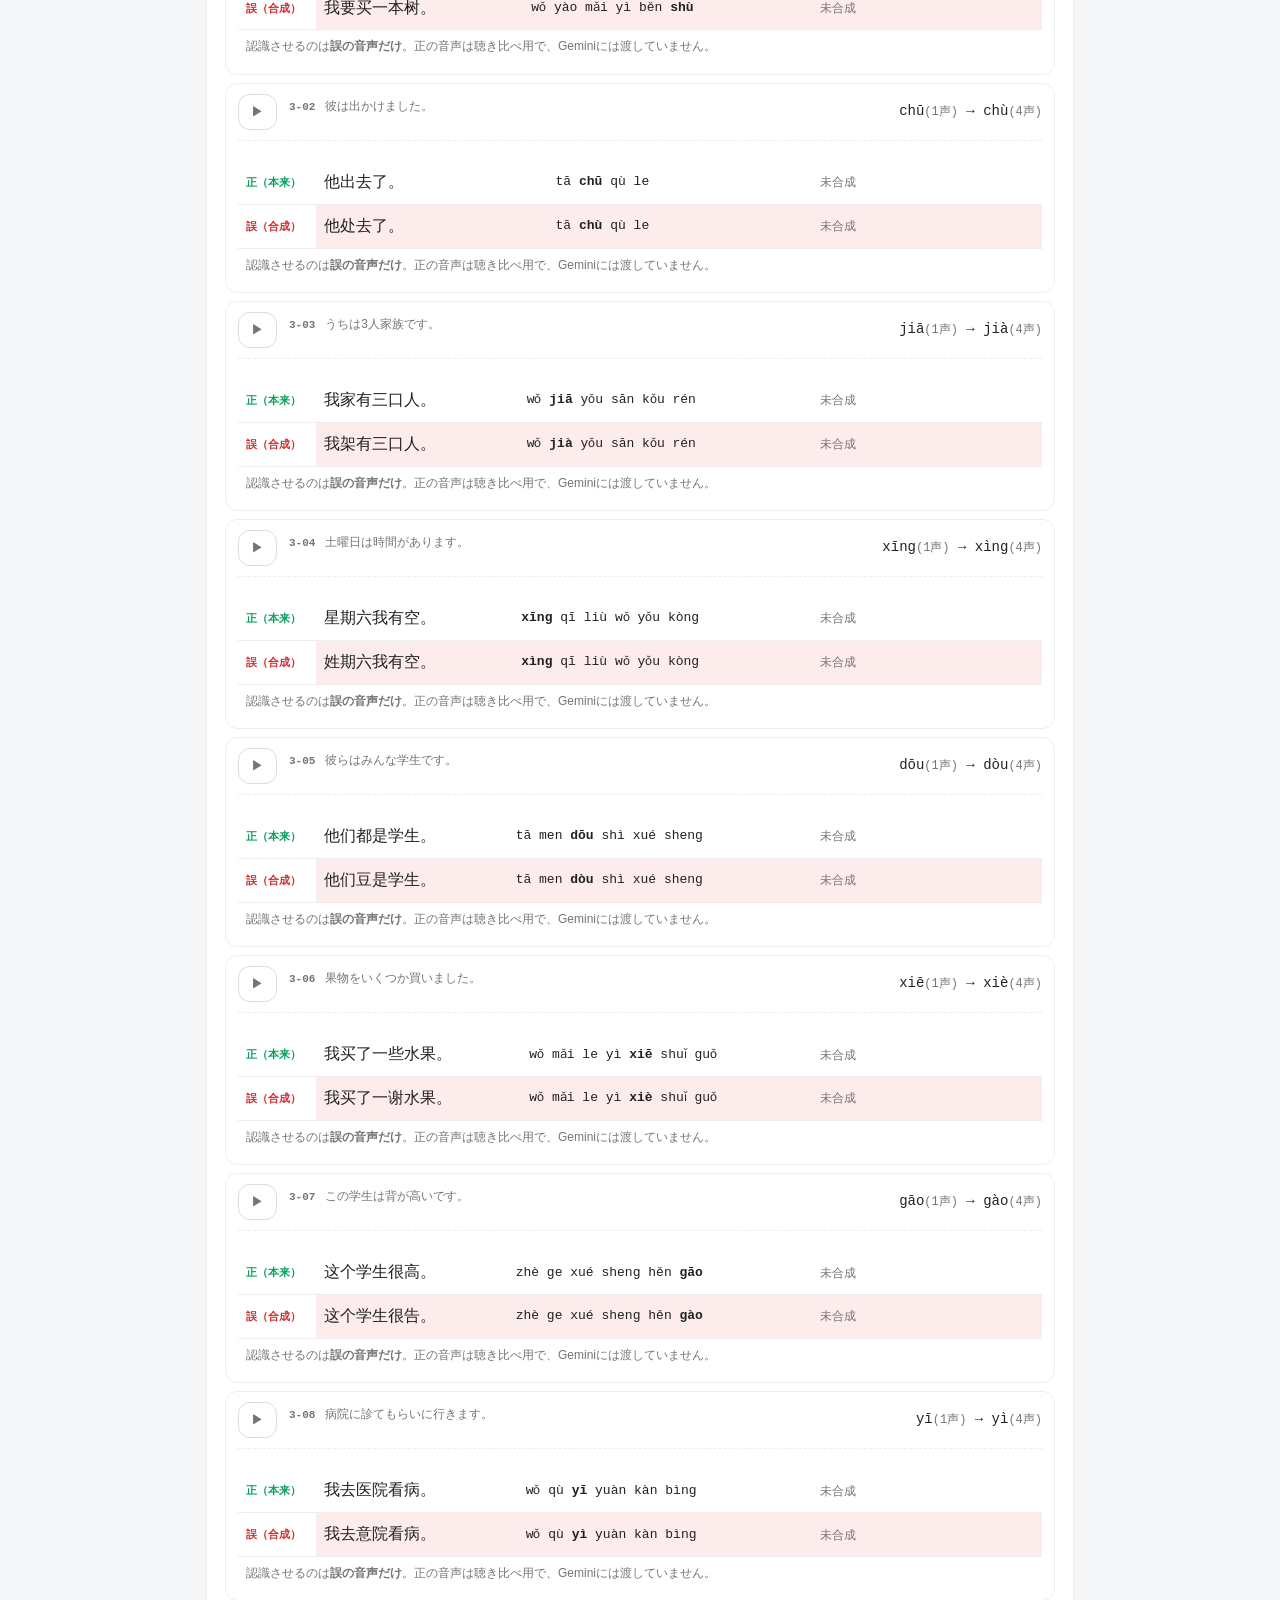
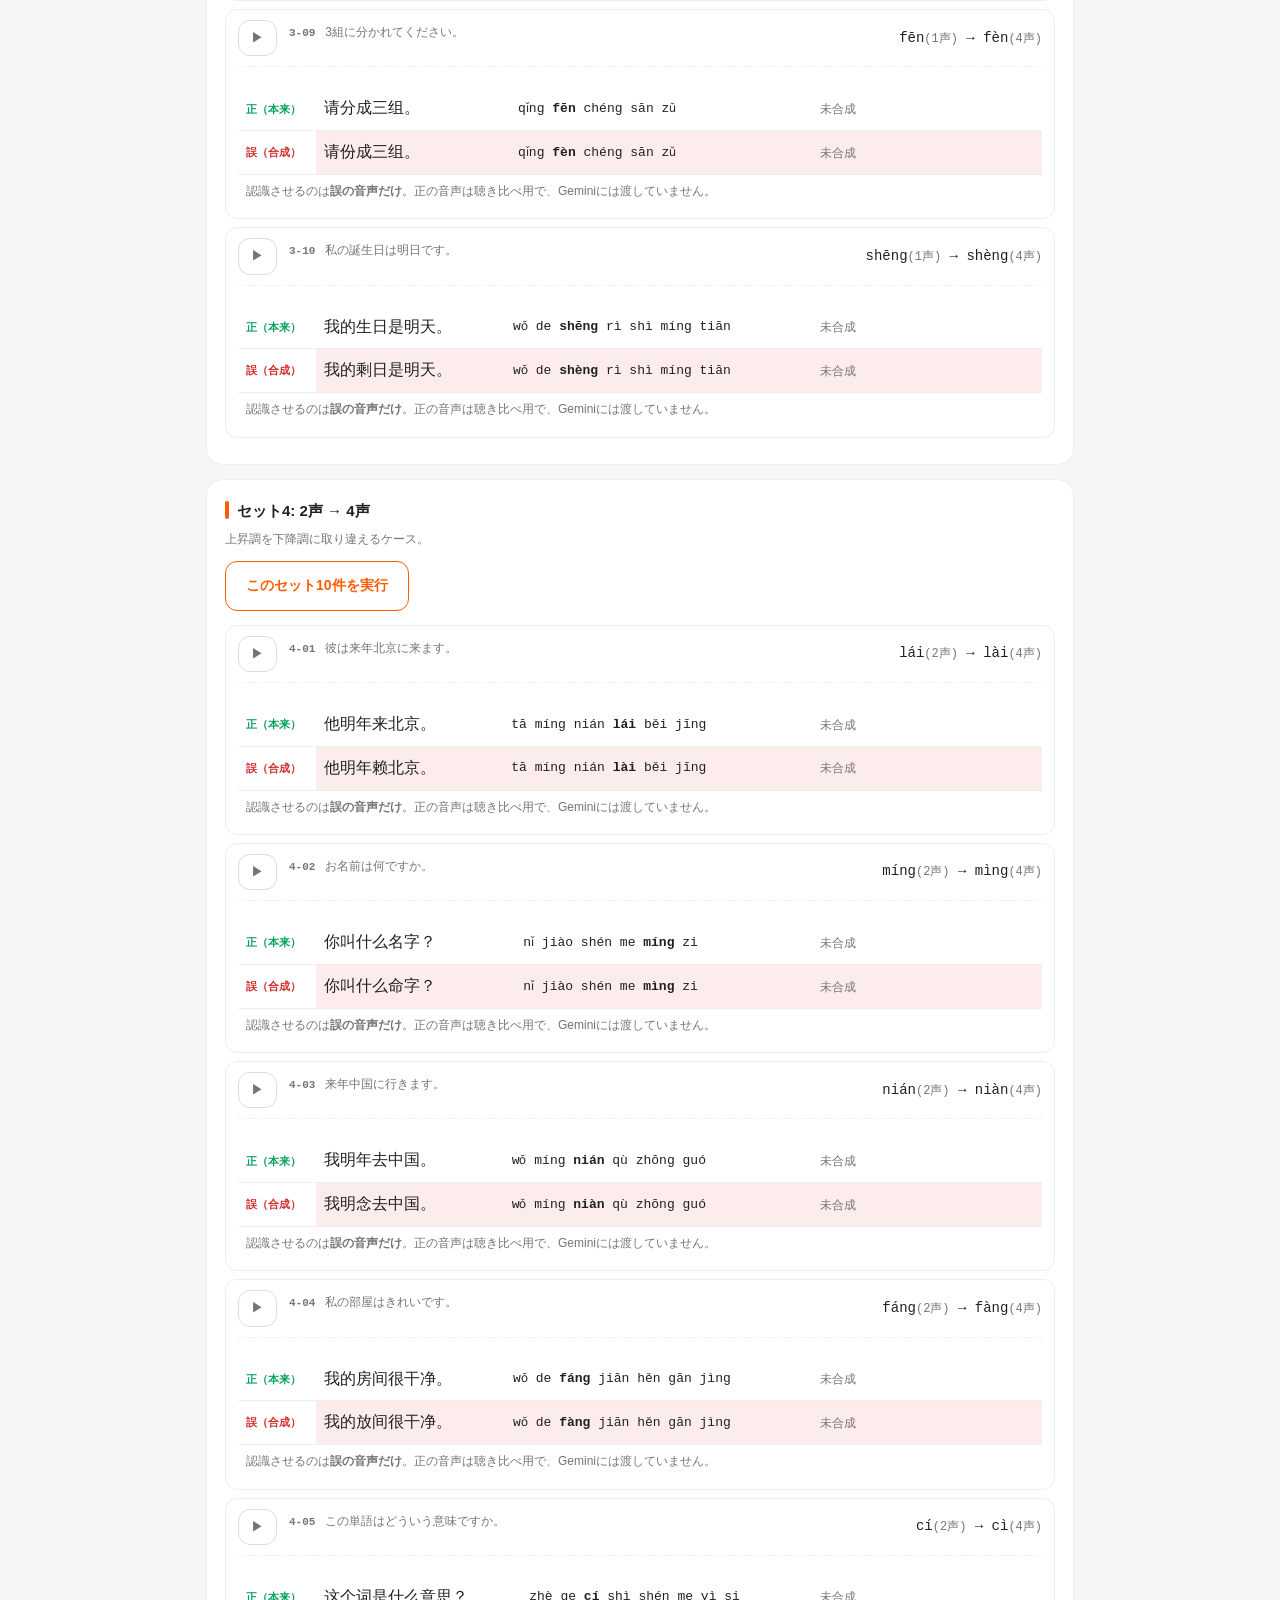
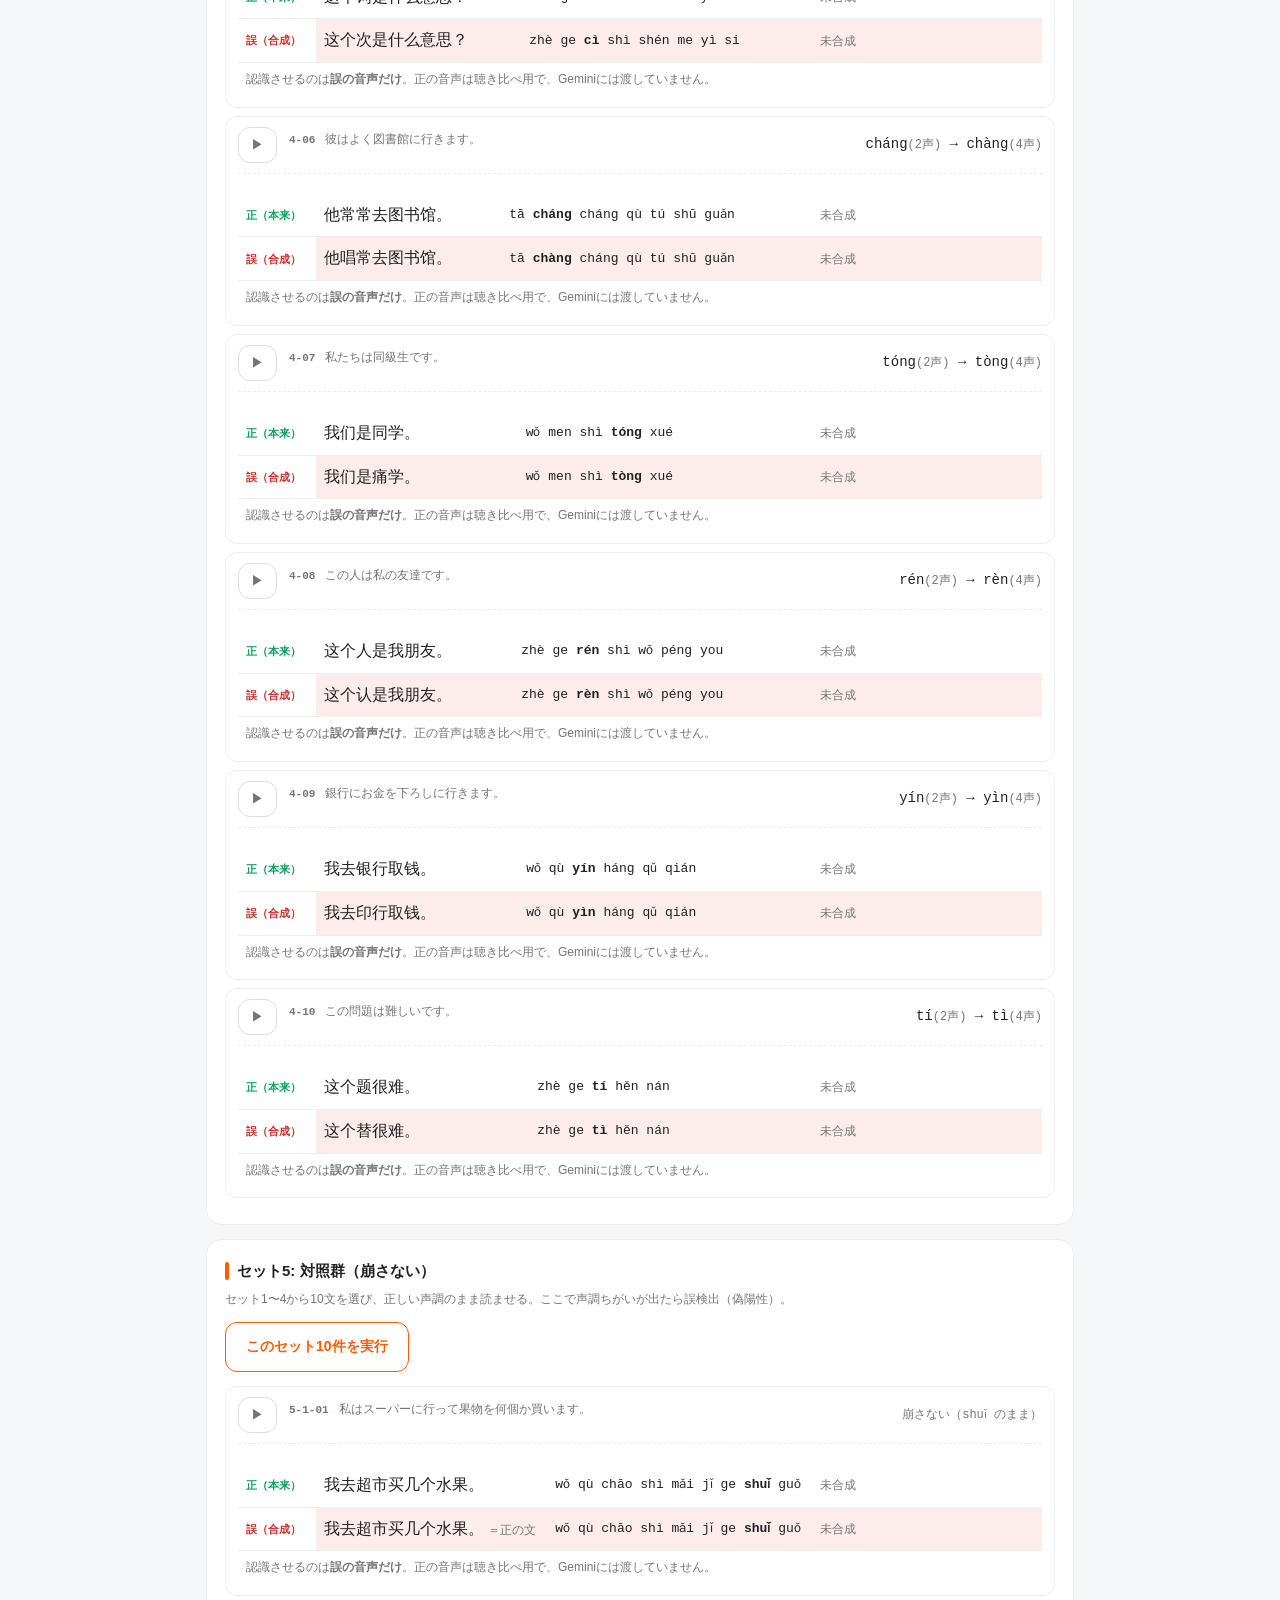
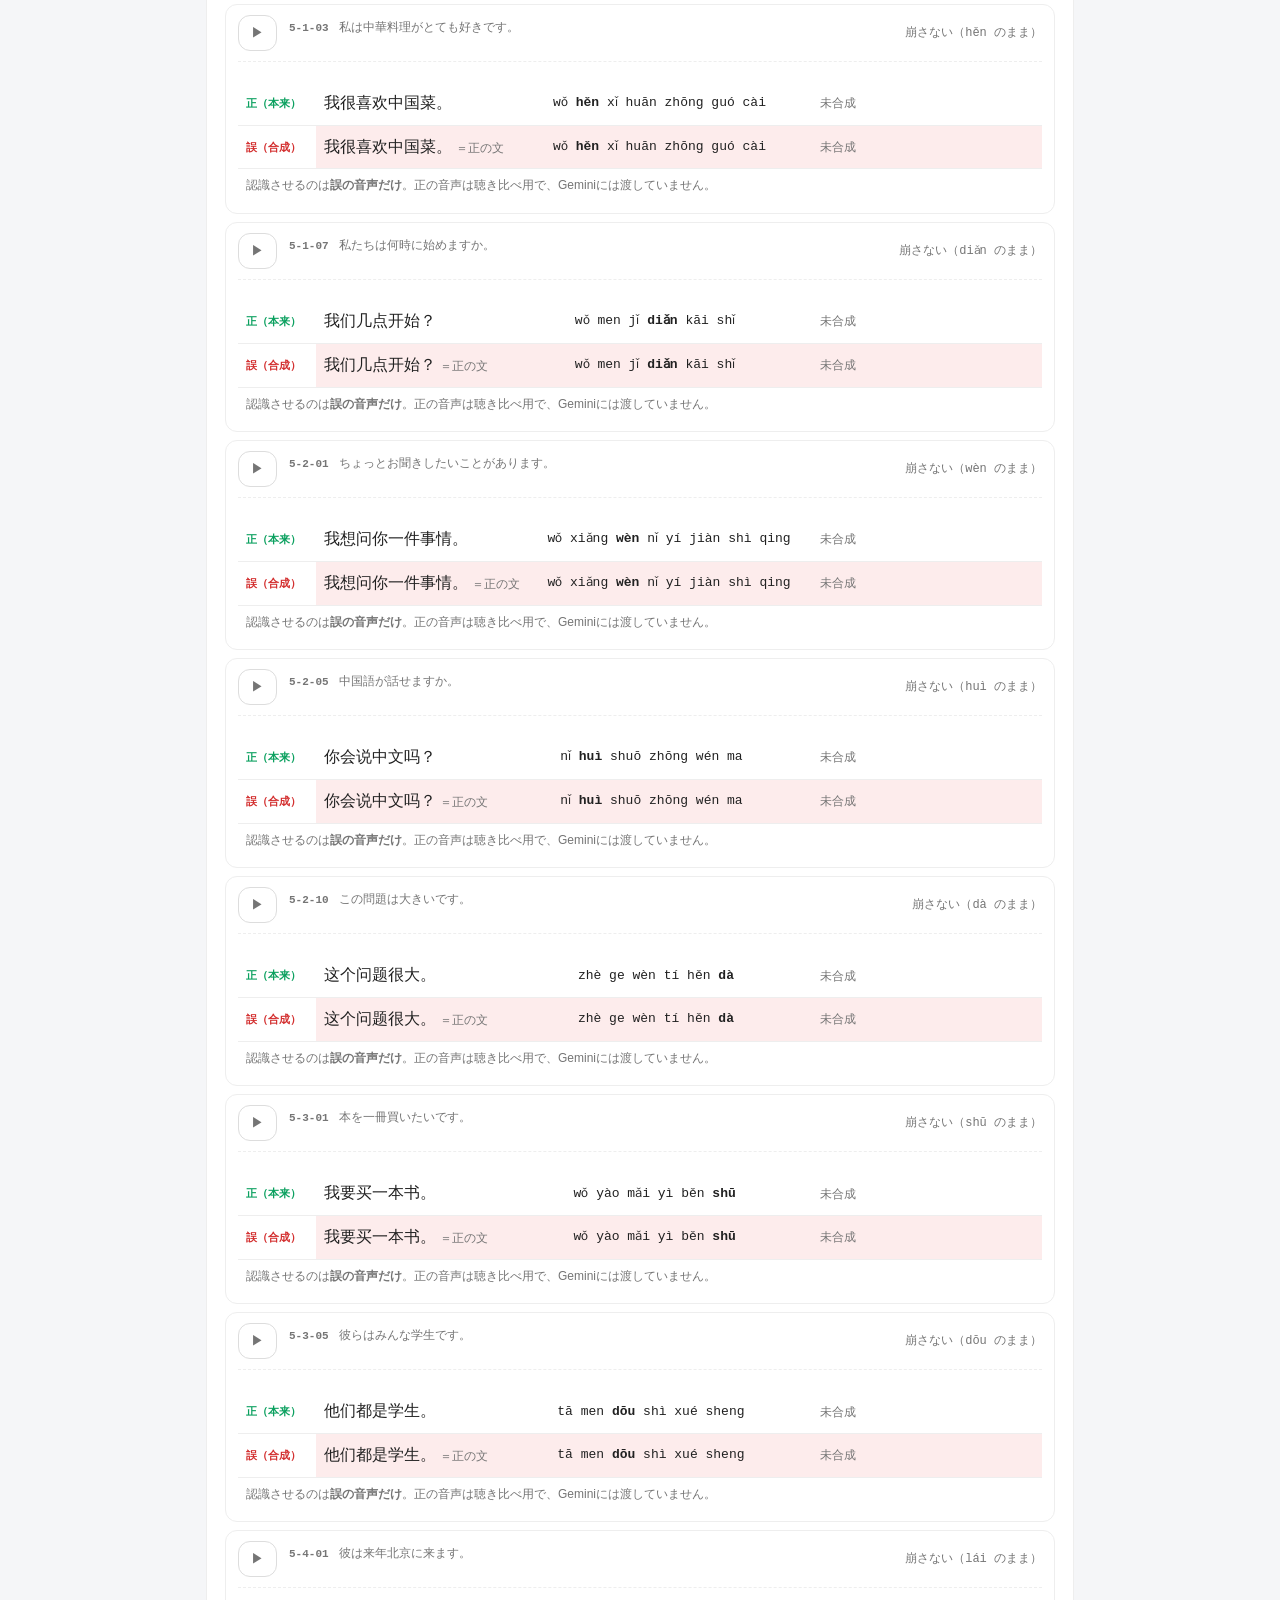
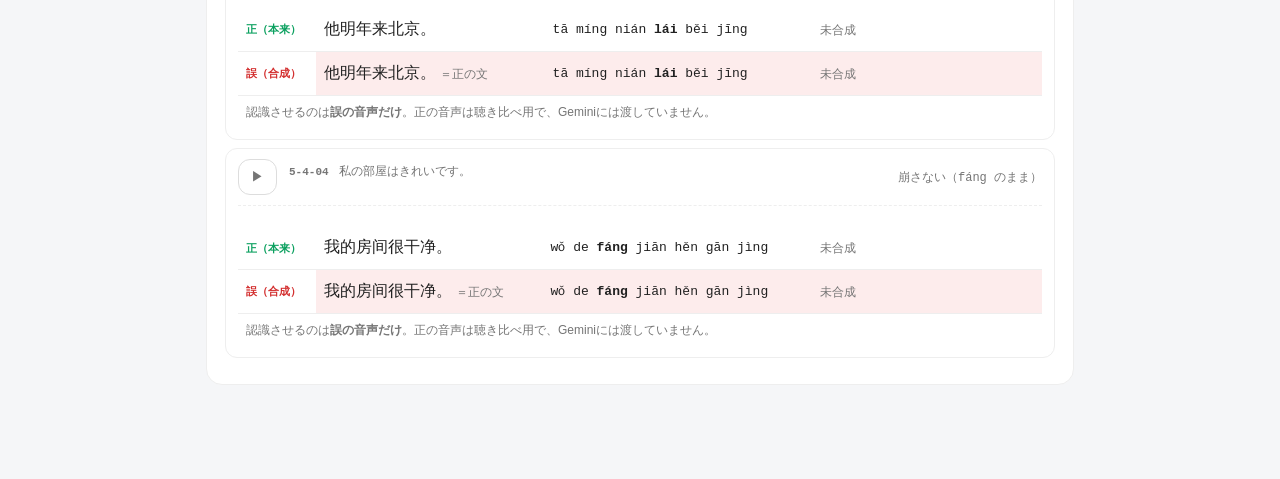
==== commit 96d6336b: "Measure false tone reports and let both readings be compared by ear A tone detector that misses erro" ====
--- a/tool/pinyin_poc/autotest.html
+++ b/tool/pinyin_poc/autotest.html
@@ -11,25 +11,25 @@
 
 <h1>声調検出テスト（TTS自動）</h1>
 <p class="lead">
-「同じ綴り・違う声調」の音声をTTSで合成してGeminiに投げ、<b>崩した声調をそのまま報告するか、正しい声調に丸めるか</b>を自動判定します。<br>
-人の発音に依存しないので、ボタン1つで再現性のあるテストになります。 <a href="index.html">← 録音版はこちら</a>
-</p>
+正しい文と、声調だけを崩した文を<b>両方TTSで合成</b>して聴き比べられるようにし、
+<b>崩したほうだけ</b>をGeminiに認識させて、崩した声調をそのまま報告するか正しい声調に丸めるかを自動判定します。
+<a href="index.html">← 録音版はこちら</a></p>
 
 <div class="card">
-  <h2>仕掛け</h2>
-  <p class="mini" style="margin:0 0 10px">
-    TTSに「崩れた声調」を喋らせるために、対象の漢字を<b>同音別声調の実在漢字</b>に置き換えます。
-  </p>
-  <div class="scroll"><table style="max-width:640px">
-    <tr><th style="width:120px">読ませる文</th><td>我去超市买几个<b style="color:var(--bad)">睡</b>果。 → <span class="syl">… shuǐ guǒ</span> ではなく <span class="syl">… <b style="color:var(--bad)">shuì</b> guǒ</span> と読まれる</td></tr>
-    <tr><th>期待する挙動</th><td>Geminiが <span class="syl">shuì</span>（実際に鳴った音）と返す ＝ <b>音を聞いている</b></td></tr>
-    <tr><th>ダメな挙動</th><td>Geminiが <span class="syl">shuǐ</span>（正しい声調）と返す ＝ <b>文脈から辞書引きしている</b>。声調フィードバックは実装不能</td></tr>
+  <h2>この画面が測っているもの</h2>
+  <div class="scroll"><table style="max-width:720px">
+    <tr><th style="width:130px">検出</th><td>崩した声調をそのまま報告した ＝ <b>音を聞いている</b></td></tr>
+    <tr><th>正規化</th><td>正しい声調に丸めた ＝ 漢字からの辞書引き。声調フィードバックは実装不能</td></tr>
+    <tr><th class="lieTh">嘘</th><td><b>崩していない音節に「声調ちがい」を報告した数。</b>対象以外はTTSが正しく読んでいるので、
+      そこでの指摘は全部でたらめ。学習アプリでは見逃しより嘘のほうが有害（正しい発音を壊す）なので、
+      <b>この数字が一番重要</b>です</td></tr>
   </table></div>
   <div class="note" style="margin-top:12px">
-    置換後の文は意味的に壊れている（「睡果」＝寝る果物）ので、モデルが正しい声調へ戻そうとする圧力が最大にかかります。
-    <b>これは一番厳しい条件でのテストです。</b>逆に、TTSの声調はきれいに発音されるので、
-    実際の学習者の曖昧な発音より<b>検出しやすい</b>条件でもあります。つまりここでの成績は<b>上限値</b>で、
-    ここで検出できないなら人の発話では絶対に検出できません。
+    崩した文は、対象の漢字を<b>同音別声調の実在漢字</b>に置き換えて作っています（水 shuǐ → 睡 shuì）。
+    TTSは普通に読むだけで狙った声調の崩れが音になります。置換後の文は意味的に壊れている（睡果＝寝る果物）ので、
+    モデルが正しい声調へ戻そうとする圧力は最大にかかります。<br>
+    また、TTSの声調はきれいに発音されるので<b>実際の学習者の発音より検出しやすい条件</b>です。
+    ここでの成績は<b>上限値</b>だと思ってください。
   </div>
 </div>
 
@@ -70,8 +70,8 @@
     <span class="mini" id="keyState" style="flex:1 1 100%;margin-top:4px"></span>
   </div>
   <div class="note" style="margin-top:12px">
-    合成した音声はメモリにキャッシュされ、同じケースを再実行してもTTSは呼び直しません（コスト節約）。
-    TTSモデル名や声を変えたら「音声キャッシュを破棄」してください。
+    1ケースにつきTTSを2回（正・誤）呼びます。合成した音声はメモリにキャッシュされ、
+    同じケースを再実行してもTTSは呼び直しません。TTSモデル名や声を変えたら「音声キャッシュを破棄」を押してください。
   </div>
 </div>
 
@@ -81,6 +81,7 @@
     <button class="btn" id="runAll" style="flex:0 0 auto">全50ケースを実行</button>
     <button class="btn sec" id="stop" style="flex:0 0 auto" disabled>中断</button>
     <button class="btn ghost" id="reset" style="flex:0 0 auto">結果をリセット</button>
+    <button class="btn ghost" id="export" style="flex:0 0 auto">結果をJSONで書き出す</button>
     <span class="mini" id="progressText" style="flex:1 1 160px"></span>
   </div>
   <div class="lvl" style="margin-top:12px"><i id="progress"></i></div>
@@ -89,12 +90,20 @@
 
 <div class="card">
   <h2>総合結果</h2>
-  <div class="tally">
+  <div class="lieBox" id="lieBox">
+    <div class="lieNum" id="tLie">0</div>
+    <div>
+      <b>嘘（崩していない音節への誤指摘）</b>
+      <div class="mini" id="lieDetail">まだ実行していません。</div>
+    </div>
+  </div>
+  <div class="tally" style="margin-top:16px">
     <div><b id="tDone">0</b><span class="mini">実行済み / 50</span></div>
-    <div><b id="tHit" style="color:var(--good)">0</b><span class="mini">検出（音を聞いた）</span></div>
-    <div><b id="tNorm" style="color:var(--bad)">0</b><span class="mini">正規化（辞書引き）</span></div>
-    <div><b id="tOther">0</b><span class="mini">判定不能</span></div>
+    <div><b id="tHit" style="color:var(--good)">0</b><span class="mini">検出</span></div>
+    <div><b id="tNorm" style="color:var(--bad)">0</b><span class="mini">正規化</span></div>
+    <div><b id="tOther">0</b><span class="mini">それ以外</span></div>
     <div><b id="tFp" style="color:var(--warn)">0</b><span class="mini">誤検出（対照群）</span></div>
+    <div><b id="tAcc">—</b><span class="mini">音節一致率</span></div>
     <div><b id="tCost">$0.0000</b><span class="mini">合計コスト</span></div>
   </div>
   <div id="conclusion" style="margin-top:16px"></div>
@@ -112,8 +121,9 @@
 const $ = id => document.getElementById(id);
 const esc = s => String(s ?? "").replace(/[&<>"]/g, c => ({ "&":"&amp;","<":"&lt;",">":"&gt;",'"':"&quot;" }[c]));
 const toneLabel = t => t === 5 ? "軽声" : `${t}声`;
-
-const audioCache = new Map();   // caseId -> {audio, usage}
+const hanziOnly = s => [...String(s ?? "")].filter(ch => /[一-鿿]/.test(ch)).join("");
+
+const audioCache = new Map();   // caseId -> {right, wrong}
 const results = new Map();      // caseId -> result
 let stopped = false, running = false;
 
@@ -123,49 +133,69 @@
   thinking: $("thinking").checked
 });
 
+/** 実際に鳴る音（＝崩した文）のピンイン。対象音節の声調だけ差し替える。 */
+function spokenPinyin(c){
+  if (c.control) return c.pinyin;
+  return toSyllables(c.pinyin).map((s,i) => i === c.idx ? retone(s.raw, c.toTone) : s.raw).join(" ");
+}
+
 /* ============================================================
    1ケースの実行と判定
    ============================================================ */
 
 async function runCase(c){
   const conf = cfg();
-
-  // 1. 崩した文をTTSで読み上げる（キャッシュがあれば使う）
-  let tts = audioCache.get(c.id);
-  if (!tts){
-    tts = await synthesize({ apiKey: conf.apiKey, model: $("ttsModel").value.trim(),
-                             voice: $("voice").value.trim() || "Kore", text: c.corrupt });
-    audioCache.set(c.id, tts);
-  }
-
-  // 2. その音声を認識させる
-  const heard = await transcribeByMode({ ...conf, mode: $("mode").value, audio: tts.audio });
-
-  // 3. 対象音節の声調を取り出して判定する
-  const expected = toSyllables(c.pinyin);
+  const ttsCfg = { apiKey: conf.apiKey, model: $("ttsModel").value.trim(), voice: $("voice").value.trim() || "Kore" };
+
+  // 1. 正・誤の両方を合成する（聴き比べ用）。対照群は正＝誤なので1回で済む。
+  let pair = audioCache.get(c.id);
+  if (!pair){
+    const wrong = await synthesize({ ...ttsCfg, text: c.corrupt });
+    const right = c.control ? wrong : await synthesize({ ...ttsCfg, text: c.hanzi });
+    pair = { wrong, right, shared: !!c.control };
+    audioCache.set(c.id, pair);
+  }
+
+  // 2. 認識させるのは「誤の文」の音声だけ。
+  const heard = await transcribeByMode({ ...conf, mode: $("mode").value, audio: pair.wrong.audio });
+
+  // 3. 実際に鳴った音（誤の文のピンイン）を正解として突き合わせる。
+  const truthPinyin = spokenPinyin(c);
+  const truth = toSyllables(truthPinyin);
   const actual = toSyllables(heard.pinyin || "");
-  const rows = alignSyllables(expected, actual);
-  const row = rows.find(r => r.ei === c.idx);
-  const gotSyl = row && row.act ? row.act : null;
-  const gotTone = gotSyl ? gotSyl.tone : null;
+  const rows = alignSyllables(truth, actual);
+
+  const target = rows.find(r => r.ei === c.idx);
+  const got = target && target.act ? target.act : null;
+  const tone = got ? got.tone : null;
 
   let verdict;
-  if (!gotSyl) verdict = "unknown";
-  else if (c.control) verdict = gotTone === c.fromTone ? "clean" : "fp";
-  else if (gotTone === c.toTone) verdict = "hit";
-  else if (gotTone === c.fromTone) verdict = "norm";
-  else verdict = "unknown";
-
-  // 漢字側がどう出たかは独立した手がかりになる
-  const hanziSignal = !heard.hanzi ? "none"
-    : heard.hanzi.includes(c.toChar) && c.toChar !== c.fromChar ? "corrupt"
-    : heard.hanzi.includes(c.fromChar) ? "correct" : "other";
-
-  const usage = [tts.usage, ...heard.calls.map(x => x.usage)].reduce(addUsage, zeroUsage());
-
-  return { id:c.id, verdict, gotSyl, gotTone, rows, hanziSignal,
+  if (!got) verdict = "unknown";
+  else if (c.control) verdict = tone === c.fromTone ? "clean" : "fp";
+  else if (tone === c.toTone) verdict = "hit";
+  else if (tone === c.fromTone) verdict = "norm";
+  else verdict = "other";
+
+  // 崩していない音節への「声調ちがい」の指摘は、すべて嘘。
+  const lies = rows.filter(r => r.kind === "tone" && r.ei !== c.idx);
+  // 音節そのものを取り違えた箇所（声調の話ではなく認識ズレ）
+  const slips = rows.filter(r => r.kind === "sub" || r.kind === "del" || r.kind === "ins");
+  const matched = rows.filter(r => r.kind === "ok").length;
+
+  // 漢字は「誤の文 / 正の文 / それ以外」のどれになったか
+  const gh = hanziOnly(heard.hanzi);
+  const hanziVerdict = !gh ? "none"
+    : gh === hanziOnly(c.corrupt) ? (c.control ? "same" : "wrong")
+    : gh === hanziOnly(c.hanzi) ? "right" : "other";
+
+  const usage = [pair.wrong.usage, ...(pair.shared ? [] : [pair.right.usage]),
+                 ...heard.calls.map(x => x.usage)].reduce(addUsage, zeroUsage());
+
+  return { id:c.id, verdict, hanziVerdict, got, tone, rows, lies, slips,
+           matched, total: truth.length, truthPinyin,
            pinyin: heard.pinyin, hanzi: heard.hanzi, calls: heard.calls,
-           ttsUsage: tts.usage, usage, at: new Date().toISOString() };
+           ttsUsage: addUsage(pair.wrong.usage, pair.shared ? zeroUsage() : pair.right.usage),
+           usage, at: new Date().toISOString(), mode: $("mode").value };
 }
 
 async function execute(c){
@@ -182,41 +212,21 @@
   renderSummary();
 }
 
-async function runAll(){
+async function runList(list, label){
   if (running) return;
   running = true; stopped = false;
   $("runAll").disabled = true; $("stop").disabled = false;
   $("err").classList.add("hidden");
-  const all = SETS.flatMap(s => s.cases);
-  const wait = Number($("delay").value) || 0;
-  for (let i=0;i<all.length;i++){
-    if (stopped) break;
-    $("progressText").textContent = `${i+1} / ${all.length}  （${all[i].id}）`;
-    $("progress").style.width = `${(i/all.length)*100}%`;
-    await execute(all[i]);
-    if (wait) await new Promise(r => setTimeout(r, wait));
-  }
-  $("progress").style.width = stopped ? "0%" : "100%";
-  $("progressText").textContent = stopped ? "中断しました" : "完了";
-  $("runAll").disabled = false; $("stop").disabled = true;
-  running = false;
-}
-
-async function runSet(set){
-  if (running) return;
-  running = true; stopped = false;
-  $("runAll").disabled = true; $("stop").disabled = false;
-  const list = SETS.find(s => s.set === set).cases;
   const wait = Number($("delay").value) || 0;
   for (let i=0;i<list.length;i++){
     if (stopped) break;
-    $("progressText").textContent = `セット${set}: ${i+1} / ${list.length}  （${list[i].id}）`;
+    $("progressText").textContent = `${label} ${i+1} / ${list.length}  （${list[i].id}）`;
     $("progress").style.width = `${(i/list.length)*100}%`;
     await execute(list[i]);
     if (wait) await new Promise(r => setTimeout(r, wait));
   }
   $("progress").style.width = "0%";
-  $("progressText").textContent = stopped ? "中断しました" : `セット${set} 完了`;
+  $("progressText").textContent = stopped ? "中断しました" : `${label} 完了`;
   $("runAll").disabled = false; $("stop").disabled = true;
   running = false;
 }
@@ -226,55 +236,105 @@
    ============================================================ */
 
 const VERDICT = {
-  hit:     ["検出", "good",  "崩した声調をそのまま報告した＝音を聞いている"],
-  norm:    ["正規化", "bad", "正しい声調に丸めた＝漢字からの辞書引き"],
-  clean:   ["正常", "good",  "正しい声調のまま返した（対照群として期待どおり）"],
-  fp:      ["誤検出", "warn","崩していないのに違う声調を報告した"],
-  unknown: ["判定不能","flat","対象の音節を取り出せなかった、または第三の声調"]
-};
+  hit:     ["検出", "good"],
+  norm:    ["正規化", "bad"],
+  other:   ["第三の声調", "warn"],
+  clean:   ["正常", "good"],
+  fp:      ["誤検出", "warn"],
+  unknown: ["取得不能", "flat"]
+};
+const HANZI_VERDICT = {
+  wrong: ["誤の文", "flat"], right: ["正の文", "good"],
+  same:  ["一致", "good"],   other: ["それ以外", "warn"], none: ["空", "bad"]
+};
+
+function audioTag(a){
+  if (!a) return "";
+  a.url ||= URL.createObjectURL(new Blob([a.audio.bytes], { type:"audio/wav" }));
+  return `<audio controls preload="none" src="${a.url}"></audio>`;
+}
+
+/** 文字起こしを音節ごとに色分けする。対象音節は枠で囲み、嘘は赤。 */
+function transcriptLine(c, r){
+  return r.rows.map(row => {
+    const s = row.act ? row.act.raw : "—";
+    if (row.ei === c.idx) return `<b class="target">${esc(s)}</b>`;
+    if (row.kind === "tone") return `<b class="lie">${esc(s)}</b>`;
+    if (row.kind !== "ok") return `<span class="off">${esc(s)}</span>`;
+    return `<span>${esc(s)}</span>`;
+  }).join(" ");
+}
 
 function renderCase(c){
   const el = document.getElementById("case-" + c.id);
   if (!el) return;
   const r = results.get(c.id);
   const body = el.querySelector(".caseResult");
-
-  if (!r){ body.innerHTML = ""; el.className = "caseRow"; return; }
-  if (r.pending){ body.innerHTML = `<span class="mini">実行中…</span>`; el.className = "caseRow"; return; }
+  const pair = audioCache.get(c.id);
+  const syl = toSyllables(c.pinyin)[c.idx];
+
+  // 正・誤の文と発音は結果が出る前から出しておく（音声は合成後に付く）
+  const sentences = `
+    <div class="scroll"><table class="pairTable">
+      <tr class="rowRight">
+        <th>正（本来）</th>
+        <td class="han">${esc(c.hanzi)}</td>
+        <td class="syl">${toSyllables(c.pinyin).map((s,i) =>
+          i === c.idx ? `<b>${esc(s.raw)}</b>` : esc(s.raw)).join(" ")}</td>
+        <td class="audioCell">${pair ? audioTag(pair.right) : `<span class="mini">未合成</span>`}</td>
+      </tr>
+      <tr class="rowWrong">
+        <th>誤（合成）</th>
+        <td class="han">${esc(c.corrupt)}${c.control ? ` <span class="mini">＝正の文</span>` : ""}</td>
+        <td class="syl">${toSyllables(spokenPinyin(c)).map((s,i) =>
+          i === c.idx ? `<b>${esc(s.raw)}</b>` : esc(s.raw)).join(" ")}</td>
+        <td class="audioCell">${pair ? (pair.shared ? `<span class="mini">正と同じ音声</span>` : audioTag(pair.wrong)) : `<span class="mini">未合成</span>`}</td>
+      </tr>
+      <tr class="rowNote"><td colspan="4" class="mini">認識させるのは<b>誤の音声だけ</b>。正の音声は聴き比べ用で、Geminiには渡していません。</td></tr>
+    </table></div>`;
+
+  if (!r){ body.innerHTML = sentences; el.className = "caseRow"; return; }
+  if (r.pending){ body.innerHTML = sentences + `<p class="mini">実行中…</p>`; el.className = "caseRow"; return; }
   if (r.error){
-    body.innerHTML = `<span class="pill bad">エラー</span> <span class="mini">${esc(r.error)}</span>`;
+    body.innerHTML = sentences + `<p class="err" style="margin-top:10px">${esc(r.error)}</p>`;
     el.className = "caseRow v-err"; return;
   }
 
-  const [label, cls] = VERDICT[r.verdict];
-  el.className = "caseRow v-" + r.verdict;
-
-  // 返ってきたピンインを、対象音節だけ強調して並べ直す
-  const line = r.rows.map(row => {
-    const s = row.act ? row.act.raw : "—";
-    return row.ei === c.idx
-      ? `<b class="target">${esc(s)}</b>`
-      : `<span class="${row.kind === "ok" ? "" : "off"}">${esc(s)}</span>`;
-  }).join(" ");
-
-  const hanziNote = { corrupt:"漢字も崩れた字になった", correct:"漢字は正しい字に戻った",
-                      other:"別の字になった", none:"漢字が空" }[r.hanziSignal];
-
-  const audio = audioCache.get(c.id);
-  const url = audio ? (audio.url ||= URL.createObjectURL(new Blob([audio.audio.bytes], {type:"audio/wav"}))) : null;
-
-  body.innerHTML = `
-    <div class="verdictLine">
-      <span class="pill ${cls}">${label}</span>
-      <span class="mini">聞こえた声調: <b>${r.gotSyl ? esc(r.gotSyl.raw) : "—"}</b>${
-        r.gotTone ? `（${toneLabel(r.gotTone)}）` : ""}</span>
-      <span class="mini">／ ${hanziNote}: <b>${esc(r.hanzi) || "—"}</b></span>
+  const [vl, vc] = VERDICT[r.verdict];
+  const [hl, hc] = HANZI_VERDICT[r.hanziVerdict];
+  el.className = "caseRow v-" + r.verdict + (r.lies.length ? " hasLie" : "");
+
+  const targetDetail = !r.got ? "対象の音節を取り出せませんでした"
+    : c.control ? `${esc(r.got.raw)}（${toneLabel(r.tone)}）— 崩していないので、これが本来の声調`
+    : r.verdict === "hit" ? `${esc(r.got.raw)}（${toneLabel(r.tone)}）＝ <b>実際に鳴った声調</b>`
+    : r.verdict === "norm" ? `${esc(r.got.raw)}（${toneLabel(r.tone)}）＝ <b>正の文の声調に戻された</b>`
+    : `${esc(r.got.raw)}（${toneLabel(r.tone)}）＝ 正でも誤でもない第三の声調`;
+
+  body.innerHTML = sentences + `
+    <div class="resultBlock">
+      <div class="resLine"><span class="resKey">文字起こし</span>
+        <span class="syl pyline">${transcriptLine(c, r)}</span></div>
+
+      <div class="resLine"><span class="resKey">対象音節</span>
+        <span><span class="pill ${vc}">${vl}</span> ${targetDetail}</span></div>
+
+      <div class="resLine"><span class="resKey lieKey">嘘</span>
+        <span>${r.lies.length
+          ? `<span class="pill bad">${r.lies.length}箇所</span> ` + r.lies.map(x =>
+              `<span class="syl">${esc(x.exp.raw)}→${esc(x.act.raw)}</span>`).join("、 ") +
+            `　<span class="mini">崩していない音節に声調ちがいを報告＝でたらめ</span>`
+          : `<span class="pill good">0箇所</span> <span class="mini">崩していない音節への誤指摘なし</span>`}</span></div>
+
+      <div class="resLine"><span class="resKey">漢字</span>
+        <span><span class="pill ${hc}">${hl}</span> <span class="han">${esc(r.hanzi) || "—"}</span></span></div>
+
+      <div class="resLine"><span class="resKey">音節一致</span>
+        <span>${r.matched} / ${r.total}（実際に鳴った音との一致）${
+          r.slips.length ? `　<span class="mini">音節取り違え ${r.slips.length}箇所</span>` : ""}</span></div>
     </div>
-    <div class="syl pyline">${line}</div>
-    ${url ? `<audio controls preload="none" src="${url}"></audio>` : ""}
+
     <details><summary>生レスポンスとトークン</summary>
-      <p class="mini">TTS: in ${r.ttsUsage.prompt} / out ${r.ttsUsage.candidates}　|　
-        合計 $${costOf(r.usage).toFixed(6)}</p>
+      <p class="mini">TTS: in ${r.ttsUsage.prompt} / out ${r.ttsUsage.candidates}　|　合計 $${costOf(r.usage).toFixed(6)}</p>
       ${r.calls.map(x => `<p class="mini" style="margin:8px 0 4px"><b>${esc(x.label)}</b>
         — in ${x.usage.prompt} / out ${x.usage.candidates} / thinking ${x.usage.thoughts}</p>
         <pre>${esc(x.raw)}</pre>`).join("")}
@@ -296,14 +356,13 @@
           <div class="caseHead">
             <button class="btn ghost runOne" data-id="${c.id}">▶</button>
             <div class="caseText">
-              <div><b class="cid">${c.id}</b> <span class="han">${esc(c.hanzi)}</span></div>
-              <div class="mini">${esc(c.ja)}</div>
+              <div><b class="cid">${c.id}</b> <span class="mini">${esc(c.ja)}</span></div>
             </div>
             <div class="caseChange syl">${
               c.control
                 ? `<span class="mini">崩さない（${esc(syl.raw)} のまま）</span>`
                 : `${esc(syl.raw)}<span class="mini">(${toneLabel(c.fromTone)})</span> →
-                   <b>${esc(c.toChar)}</b><span class="mini">(${toneLabel(c.toTone)})</span>`
+                   ${esc(retone(syl.raw, c.toTone))}<span class="mini">(${toneLabel(c.toTone)})</span>`
             }</div>
           </div>
           <div class="caseResult"></div>
@@ -312,65 +371,99 @@
     </div>`).join("");
 
   document.querySelectorAll(".runOne").forEach(b => b.onclick = () => {
-    if (running) return;
     const c = SETS.flatMap(s => s.cases).find(x => x.id === b.dataset.id);
-    running = true;
-    execute(c).finally(() => { running = false; });
+    runList([c], c.id);
   });
-  document.querySelectorAll(".runSet").forEach(b => b.onclick = () => runSet(Number(b.dataset.set)));
+  document.querySelectorAll(".runSet").forEach(b => b.onclick = () => {
+    const s = SETS.find(x => x.set === Number(b.dataset.set));
+    runList(s.cases, `セット${s.set}`);
+  });
+  SETS.flatMap(s => s.cases).forEach(renderCase);
 }
 
 function renderSummary(){
   const all = SETS.flatMap(s => s.cases);
   const done = all.filter(c => { const r = results.get(c.id); return r && !r.pending && !r.error; });
-  const count = v => done.filter(c => results.get(c.id).verdict === v).length;
+  const R = c => results.get(c.id);
+  const count = v => done.filter(c => R(c).verdict === v).length;
+
+  const lieTotal = done.reduce((s,c) => s + R(c).lies.length, 0);
+  const sylTotal = done.reduce((s,c) => s + R(c).total, 0);
+  const nonTarget = Math.max(0, sylTotal - done.length);
+  const matched = done.reduce((s,c) => s + R(c).matched, 0);
 
   $("tDone").textContent = done.length;
   $("tHit").textContent  = count("hit");
   $("tNorm").textContent = count("norm");
-  $("tOther").textContent = count("unknown");
+  $("tOther").textContent = count("other") + count("unknown");
   $("tFp").textContent   = count("fp");
-  $("tCost").textContent = "$" + done.reduce((s,c) => s + costOf(results.get(c.id).usage), 0).toFixed(4);
+  $("tAcc").textContent  = sylTotal ? `${Math.round(matched/sylTotal*100)}%` : "—";
+  $("tCost").textContent = "$" + done.reduce((s,c) => s + costOf(R(c).usage), 0).toFixed(4);
+
+  $("tLie").textContent = lieTotal;
+  $("lieBox").className = "lieBox " + (!done.length ? "" : lieTotal === 0 ? "ok" : "ng");
+  $("lieDetail").innerHTML = !done.length
+    ? "まだ実行していません。"
+    : `崩していない ${nonTarget} 音節のうち ${lieTotal} 箇所で、ありもしない声調ちがいを報告
+       （${nonTarget ? (lieTotal/nonTarget*100).toFixed(1) : 0}%）。<br>
+       ${lieTotal === 0
+         ? "でたらめな指摘は出ていません。見逃しはあっても、言うときは当たっているタイプ。"
+         : "この指摘を学習者に見せると、正しく発音できている箇所を「間違い」と教えることになります。"}`;
 
   for (const s of SETS){
-    const d = s.cases.filter(c => { const r = results.get(c.id); return r && !r.pending && !r.error; });
+    const d = s.cases.filter(c => { const r = R(c); return r && !r.pending && !r.error; });
     const el = $("setTally-" + s.set);
     if (!d.length){ el.textContent = ""; continue; }
-    const c2 = v => d.filter(c => results.get(c.id).verdict === v).length;
-    el.innerHTML = s.set === 5
-      ? `${d.length}件実行 — 正常 ${c2("clean")} / <b>誤検出 ${c2("fp")}</b> / 判定不能 ${c2("unknown")}`
-      : `${d.length}件実行 — <b>検出 ${c2("hit")}</b> / 正規化 ${c2("norm")} / 判定不能 ${c2("unknown")}`;
-  }
-
-  // 崩したセット（1〜4）と対照群（5）を分けて結論を出す
+    const c2 = v => d.filter(c => R(c).verdict === v).length;
+    const lies = d.reduce((n,c) => n + R(c).lies.length, 0);
+    el.innerHTML = (s.set === 5
+      ? `${d.length}件 — 正常 ${c2("clean")} / <b>誤検出 ${c2("fp")}</b>`
+      : `${d.length}件 — <b>検出 ${c2("hit")}</b> / 正規化 ${c2("norm")} / その他 ${c2("other")+c2("unknown")}`)
+      + `　嘘 <b class="${lies ? "lieRed" : ""}">${lies}</b>箇所`;
+  }
+
+  renderConclusion(done, lieTotal, nonTarget);
+}
+
+function renderConclusion(done, lieTotal, nonTarget){
+  const box = $("conclusion");
+  const R = c => results.get(c.id);
   const corrupted = done.filter(c => !c.control);
   const control = done.filter(c => c.control);
-  const hit = corrupted.filter(c => results.get(c.id).verdict === "hit").length;
-  const fp = control.filter(c => results.get(c.id).verdict === "fp").length;
-
-  const box = $("conclusion");
-  if (corrupted.length < 5){ box.innerHTML = `<p class="mini">崩したケースを5件以上実行すると判定が出ます。</p>`; return; }
-
+  if (corrupted.length < 5){
+    box.innerHTML = `<p class="mini">崩したケースを5件以上実行すると判定が出ます。</p>`;
+    return;
+  }
+
+  const hit = corrupted.filter(c => R(c).verdict === "hit").length;
+  const fp = control.filter(c => R(c).verdict === "fp").length;
   const rate = hit / corrupted.length;
-  const fpRate = control.length ? fp / control.length : null;
+  const lieRate = nonTarget ? lieTotal / nonTarget : 0;
+  const noisy = lieTotal > 0 || fp > 0;
+
   let cls, head, detail;
-  if (rate <= 0.1){
-    cls = "bad"; head = "実装不可: モデルは音を聞かず辞書引きしている";
-    detail = `崩した ${corrupted.length} 件のうち検出できたのは ${hit} 件（${(rate*100).toFixed(0)}%）。
-      TTSのきれいな声調ですら報告されないので、学習者の曖昧な発音で検出できる見込みはありません。
-      このモードでの声調フィードバックは諦めて、他のモードを試すか、発音評価専用API（SpeechSuper / Chivox 等）に切り替える判断になります。`;
-  } else if (rate >= 0.7 && (fpRate === null || fpRate <= 0.2)){
+  if (noisy){
+    cls = "bad"; head = "実装非推奨: 嘘をつくタイプ";
+    detail = `崩していない音節への誤指摘が ${lieTotal} 箇所（${(lieRate*100).toFixed(1)}%）${
+      control.length ? `、対照群の誤検出が ${fp}/${control.length} 件` : ""}。
+      検出率が ${(rate*100).toFixed(0)}% あっても、<b>正しく発音できている箇所を「間違い」と教える</b>のは
+      学習者の正しい習慣を壊します。声調フィードバックは何も出さないほうがマシです。
+      モードを変えて嘘がゼロになるか確かめ、それでも出るなら発音評価専用API（SpeechSuper / Chivox 等）に切り替える判断になります。`;
+  } else if (rate <= 0.1){
+    cls = "bad"; head = "実装不可: 音を聞かず辞書引きしている";
+    detail = `嘘はゼロですが、崩した ${corrupted.length} 件のうち検出できたのは ${hit} 件（${(rate*100).toFixed(0)}%）だけ。
+      TTSのきれいな声調ですら報告されないので、学習者の曖昧な発音で検出できる見込みはありません。`;
+  } else if (rate >= 0.7){
     cls = "good"; head = "実装GO の目安を満たしています";
-    detail = `検出 ${hit}/${corrupted.length}（${(rate*100).toFixed(0)}%）${
-      fpRate !== null ? `、対照群の誤検出 ${fp}/${control.length}（${(fpRate*100).toFixed(0)}%）` : ""}。
+    detail = `検出 ${hit}/${corrupted.length}（${(rate*100).toFixed(0)}%）、嘘ゼロ。
       ただしこれはTTSのきれいな声調に対する<b>上限値</b>です。実際の学習者の発音では確実に下がるので、
       録音版（index.html）で自分の声でも必ず確認してください。`;
   } else {
-    cls = "warn"; head = "グレー: 実装は慎重に";
-    detail = `検出 ${hit}/${corrupted.length}（${(rate*100).toFixed(0)}%）${
-      fpRate !== null ? `、対照群の誤検出 ${fp}/${control.length}（${(fpRate*100).toFixed(0)}%）` : ""}。
-      TTSの条件でこの成績なら、人の発話ではさらに落ちます。中途半端に「たぶん声調が違います」と出すのは
-      何も言わないより有害なので、セット別の内訳を見て、特定の声調ペアだけに絞る等の判断が要ります。`;
+    cls = "warn"; head = "条件付きで実装可: 見逃すが嘘はつかない";
+    detail = `検出 ${hit}/${corrupted.length}（${(rate*100).toFixed(0)}%）、<b>嘘ゼロ</b>。
+      半分以上は見逃しますが、指摘した内容は当たっています。この性質なら
+      「声調をチェックしました」とは言わずに<b>「気づいた点」として検出できたものだけ控えめに出す</b>作りにすれば、
+      無いよりマシとして成立します。指摘がない＝正しい、と誤解される見せ方だけは避けてください。`;
   }
   box.innerHTML = `<div class="concl ${cls}"><b>${head}</b><p class="mini" style="margin:6px 0 0">${detail}</p></div>`;
 }
@@ -379,7 +472,7 @@
    配線
    ============================================================ */
 
-$("runAll").onclick = runAll;
+$("runAll").onclick = () => runList(SETS.flatMap(s => s.cases), "全体");
 $("stop").onclick = () => { stopped = true; };
 $("reset").onclick = () => {
   results.clear();
@@ -388,9 +481,28 @@
   $("progress").style.width = "0%"; $("progressText").textContent = "";
 };
 $("clearAudio").onclick = () => {
-  audioCache.forEach(a => { if (a.url) URL.revokeObjectURL(a.url); });
+  audioCache.forEach(p => { [p.right, p.wrong].forEach(a => { if (a && a.url) URL.revokeObjectURL(a.url); }); });
   audioCache.clear();
+  SETS.flatMap(s => s.cases).forEach(renderCase);
   $("keyState").textContent = "音声キャッシュを破棄しました。次の実行でTTSを呼び直します。";
+};
+$("export").onclick = () => {
+  const out = SETS.flatMap(s => s.cases).map(c => {
+    const r = results.get(c.id);
+    if (!r || r.pending) return null;
+    return { ...c, spokenPinyin: spokenPinyin(c),
+             result: r && !r.error ? {
+               mode:r.mode, verdict:r.verdict, hanziVerdict:r.hanziVerdict,
+               transcript:r.pinyin, hanzi:r.hanzi,
+               lies:r.lies.map(x => `${x.exp.raw}->${x.act.raw}`),
+               matched:r.matched, total:r.total, at:r.at
+             } : { error: r.error } };
+  }).filter(Boolean);
+  const blob = new Blob([JSON.stringify(out, null, 2)], { type:"application/json" });
+  const a = document.createElement("a");
+  a.href = URL.createObjectURL(blob);
+  a.download = `tone-autotest-${$("mode").value}-${Date.now()}.json`;
+  a.click();
 };
 
 const SAVED = ["key","model","ttsModel","voice","mode","delay"];
--- a/tool/pinyin_poc/style.css
+++ b/tool/pinyin_poc/style.css
@@ -88,7 +88,6 @@
   .cid{font-family:var(--mono);font-size:11px;color:var(--sub);margin-right:6px}
   .caseChange{flex:0 0 auto;font-size:14px;align-self:center;white-space:nowrap}
   .caseResult:not(:empty){margin-top:10px;padding-top:10px;border-top:1px dashed var(--line)}
-  .verdictLine{display:flex;gap:10px;align-items:center;flex-wrap:wrap;margin-bottom:8px}
   .pyline{word-break:break-word;line-height:2}
   .pyline .target{background:var(--warn-bg);border-radius:5px;padding:1px 6px;font-weight:700}
   .pyline .off{color:var(--bad)}
@@ -98,3 +97,38 @@
   .concl.warn{background:var(--warn-bg);color:#8a5a00}
   .concl .mini{color:inherit;opacity:.85}
   .lead a{color:var(--orange)}
+
+  /* ---- 正/誤の対と結果ブロック ---- */
+  /* 嘘は検出より重い問題なので、検出できたケースでも赤で塗りつぶす */
+  .caseRow.hasLie{border-color:var(--bad);background:var(--bad-bg);box-shadow:inset 4px 0 0 var(--bad)}
+  .pairTable{margin-top:10px}
+  .pairTable th{width:78px;vertical-align:middle;color:var(--sub)}
+  .pairTable td{vertical-align:middle}
+  .pairTable .han{font-size:16px;white-space:nowrap}
+  .pairTable .syl{font-size:13px;white-space:nowrap}
+  .pairTable .audioCell{width:230px}
+  .pairTable audio{width:220px;height:30px;margin:0}
+  .rowRight th{color:var(--good)}
+  .rowWrong th{color:var(--bad)}
+  .rowWrong td{background:var(--bad-bg)}
+  .rowNote td{border-bottom:none;padding-top:6px}
+  .resultBlock{margin-top:12px;padding-top:12px;border-top:1px dashed var(--line);
+    display:flex;flex-direction:column;gap:8px}
+  .resLine{display:flex;gap:12px;align-items:baseline;flex-wrap:wrap}
+  .resKey{flex:0 0 76px;font-size:12px;color:var(--sub)}
+  .resKey.lieKey{color:var(--bad);font-weight:700}
+  .pyline{word-break:break-word;line-height:1.9}
+  .pyline .target{background:var(--warn-bg);border-radius:5px;padding:1px 6px;font-weight:700}
+  .pyline .lie{background:var(--bad-bg);color:var(--bad);border-radius:5px;padding:1px 6px}
+  .pyline .off{color:var(--sub);text-decoration:line-through}
+
+  /* ---- 嘘の総数（総合結果の主役） ---- */
+  .lieBox{display:flex;gap:16px;align-items:center;padding:14px 16px;border-radius:12px;
+    background:var(--page);border:1px solid var(--line)}
+  .lieBox.ok{background:var(--good-bg);border-color:var(--good)}
+  .lieBox.ng{background:var(--bad-bg);border-color:var(--bad)}
+  .lieNum{font:700 40px/1 var(--mono);min-width:70px;text-align:center}
+  .lieBox.ok .lieNum{color:var(--good)}
+  .lieBox.ng .lieNum{color:var(--bad)}
+  .lieTh{color:var(--bad)}
+  .lieRed{color:var(--bad)}
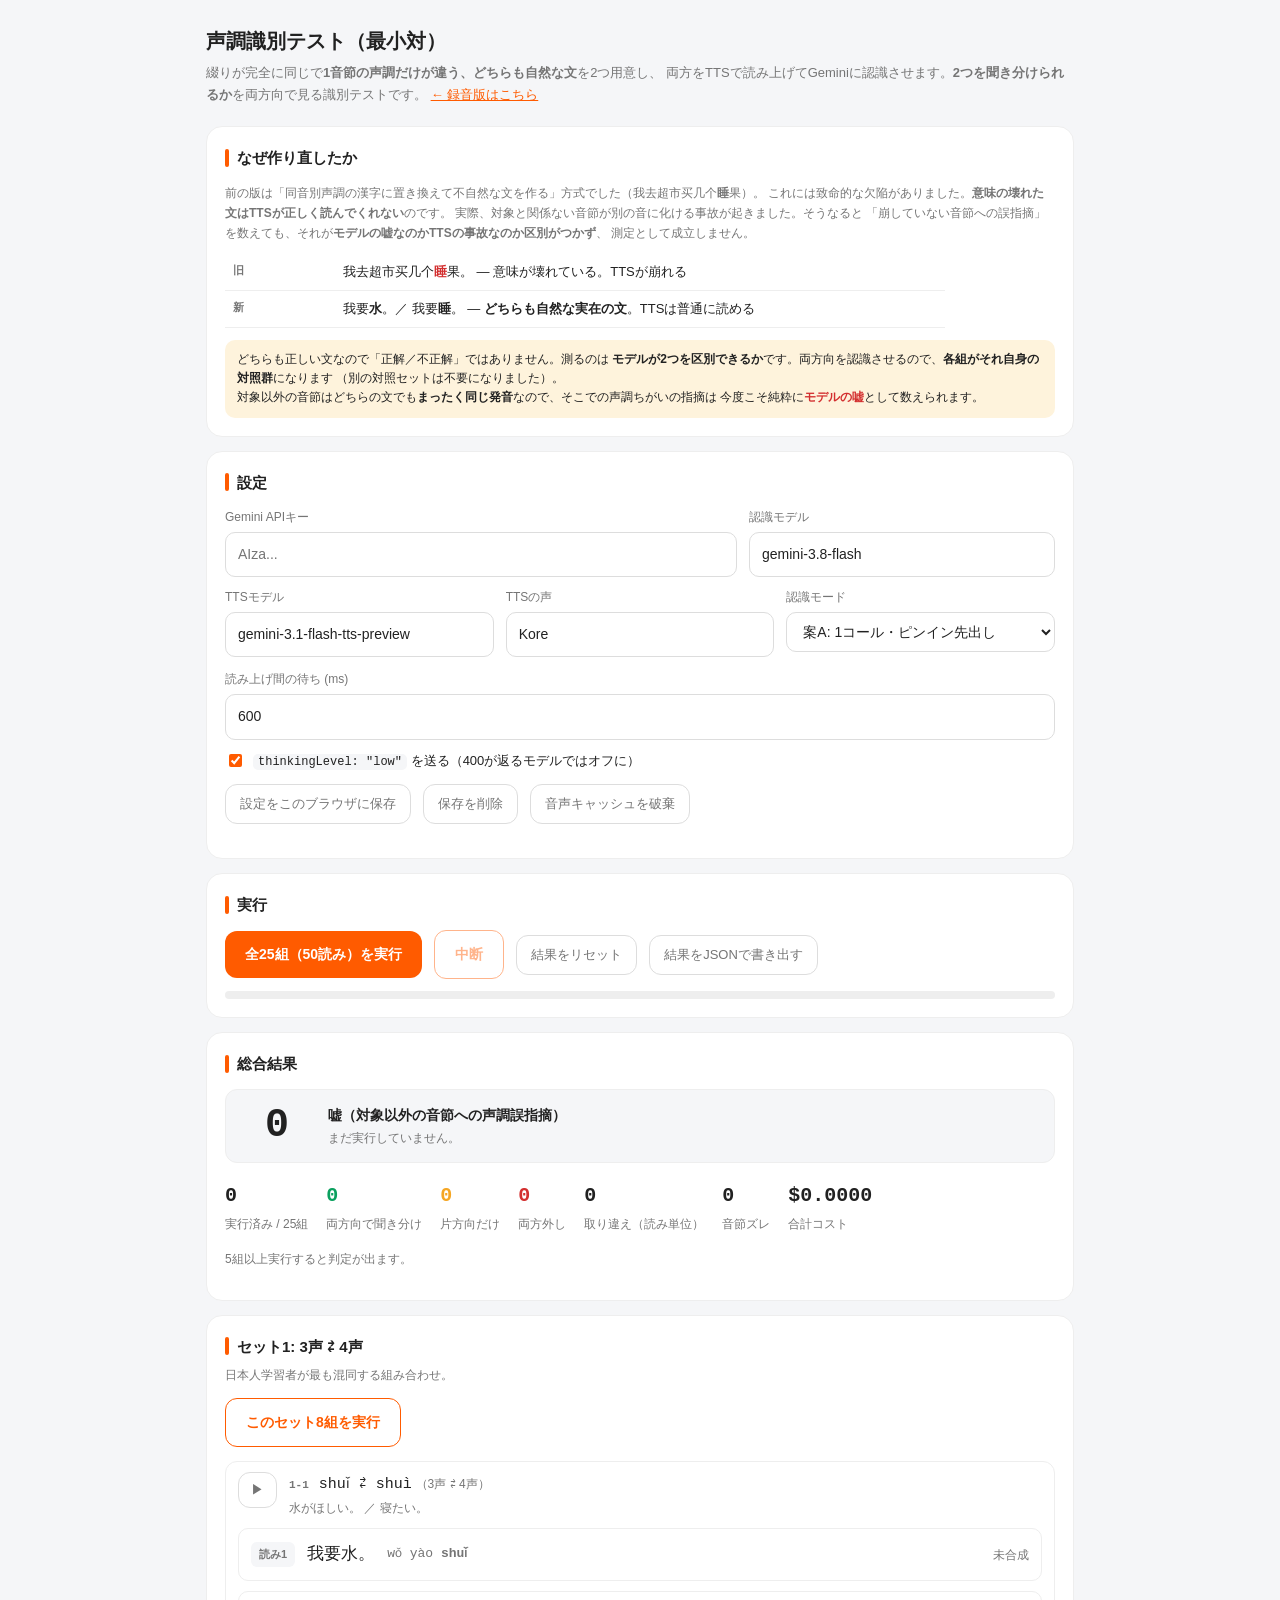
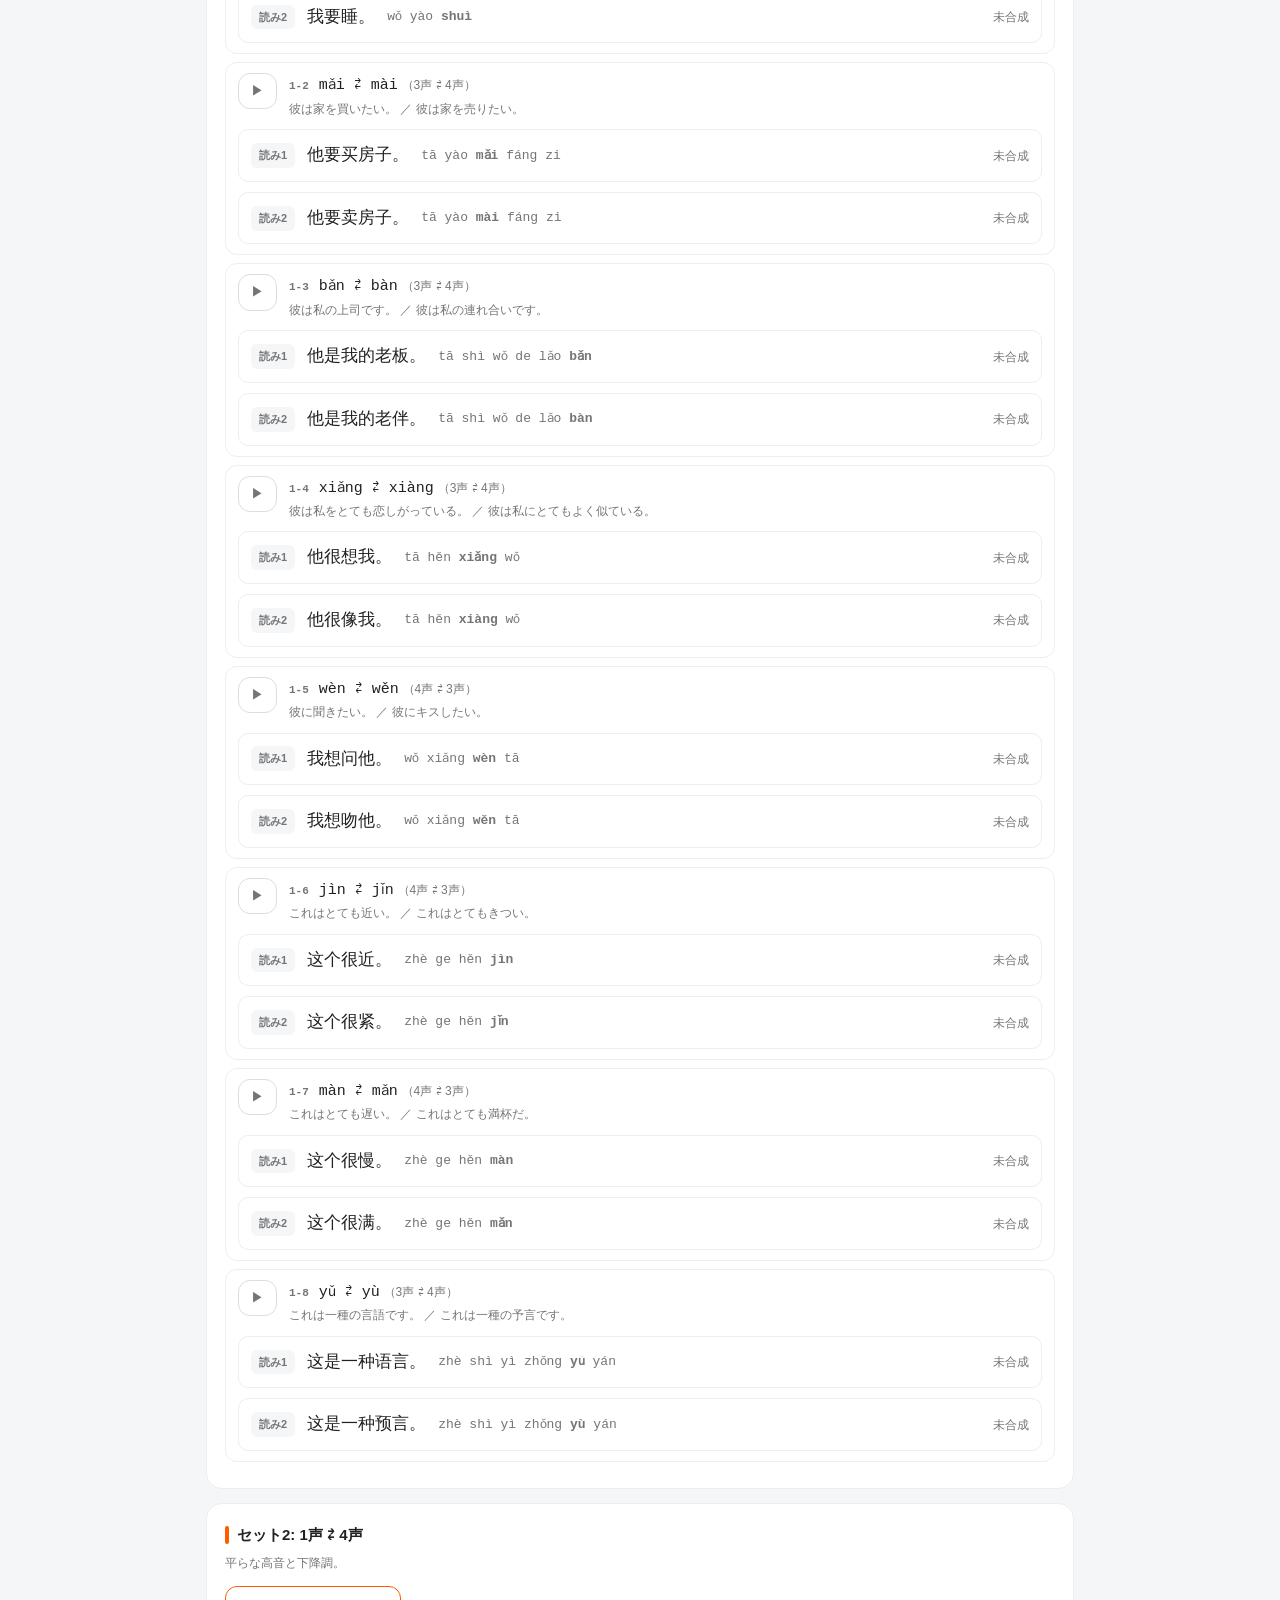
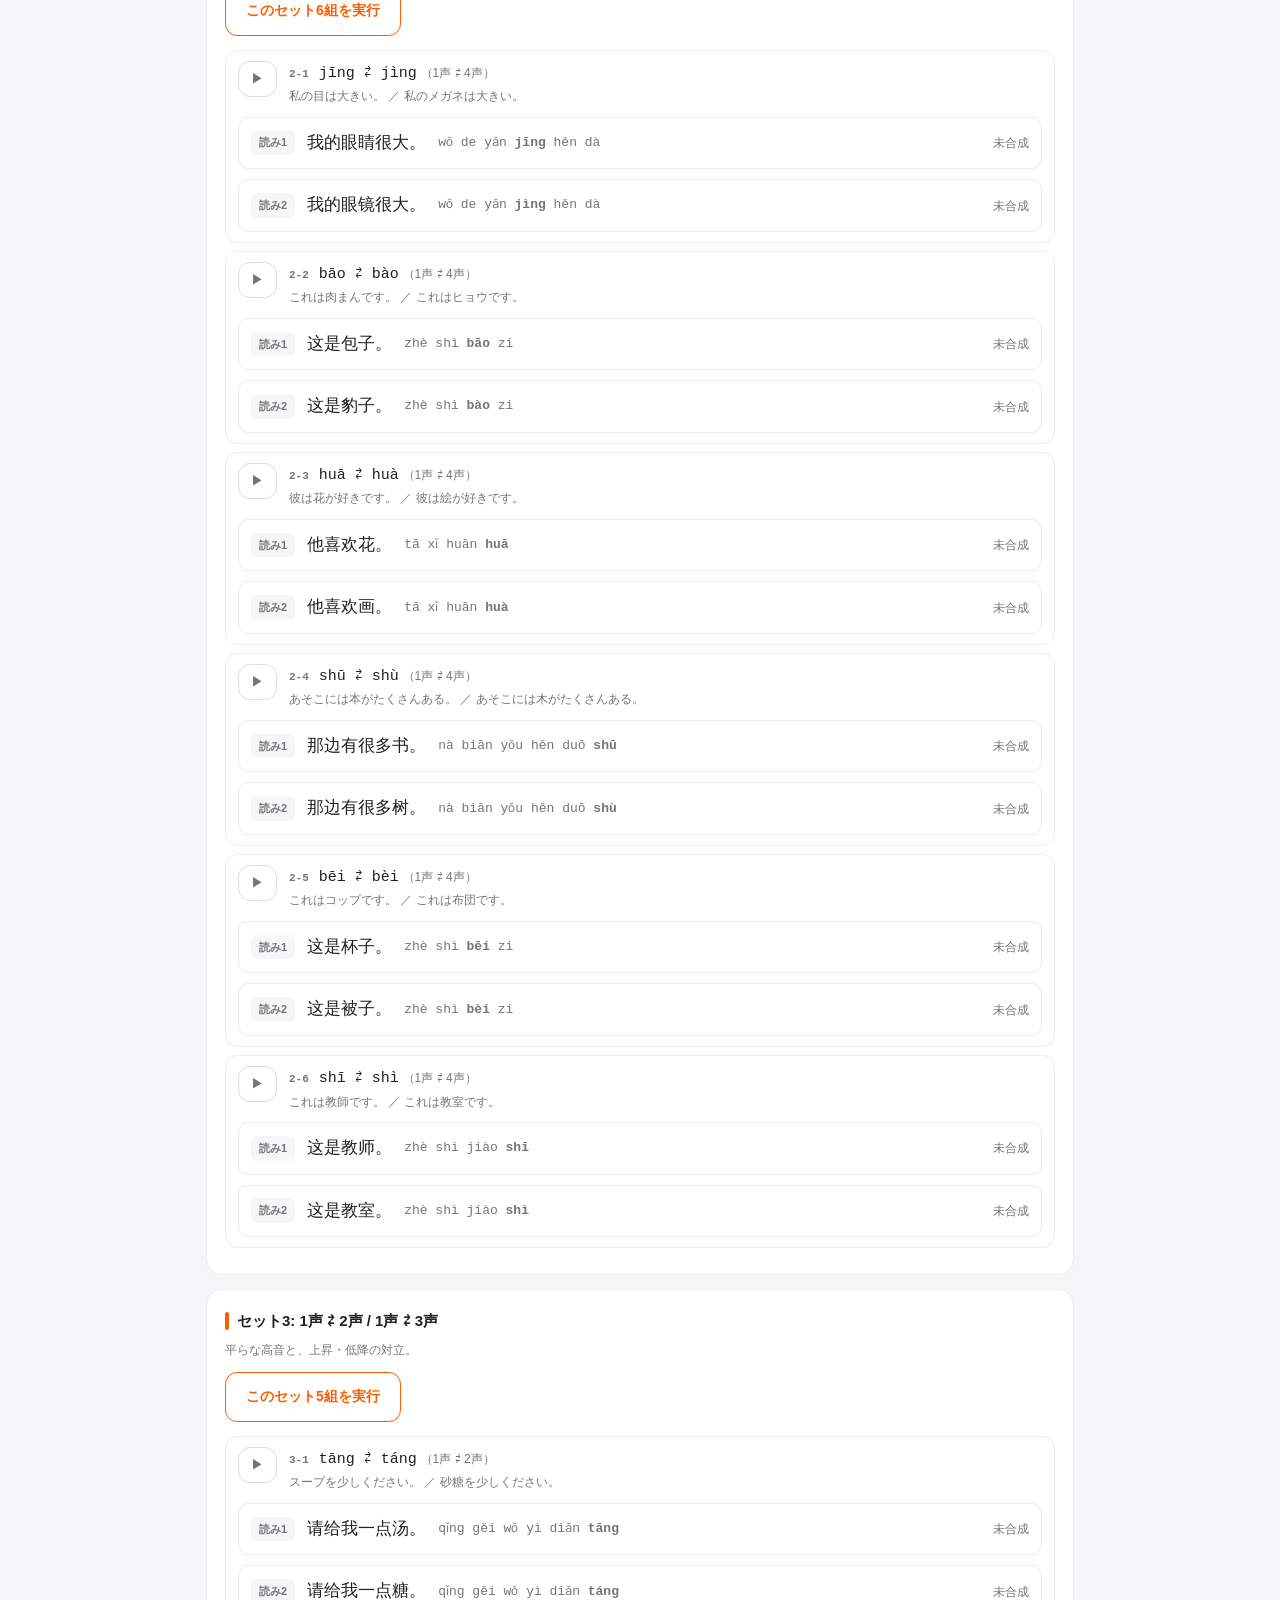
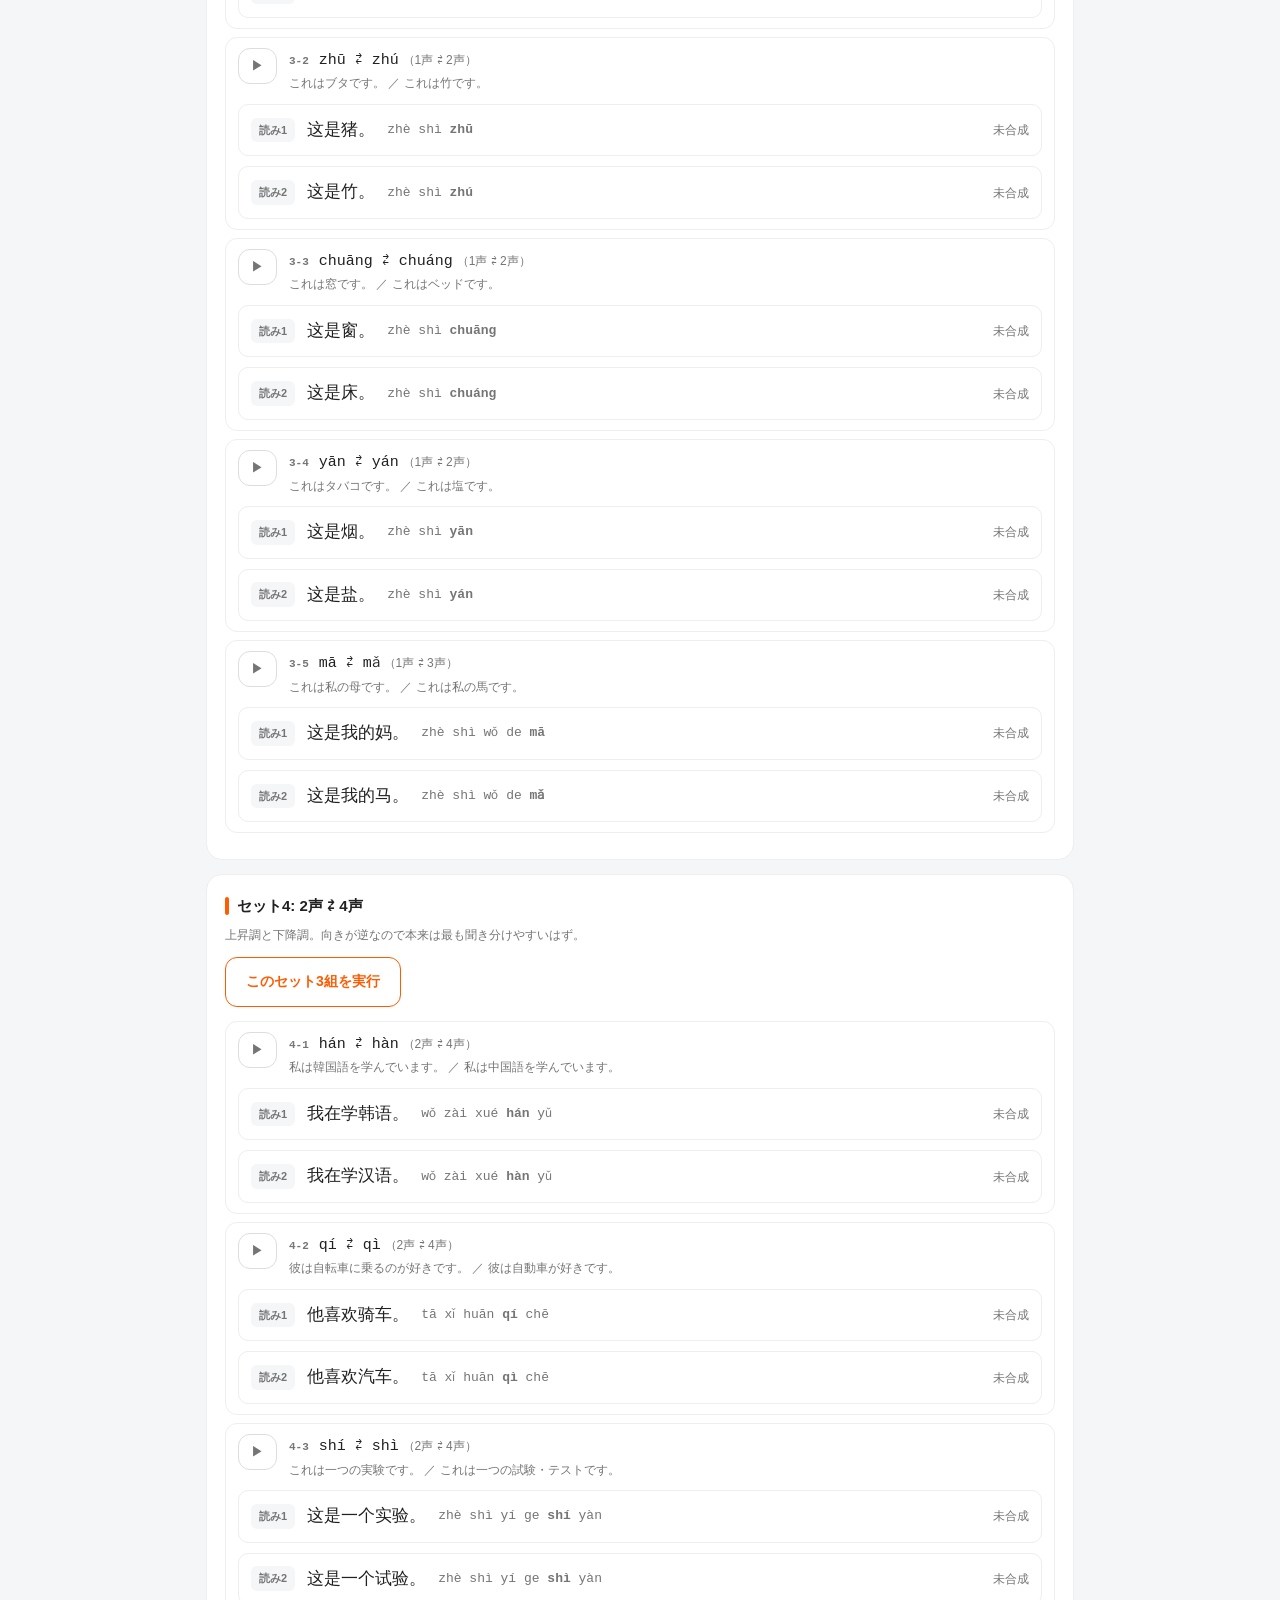
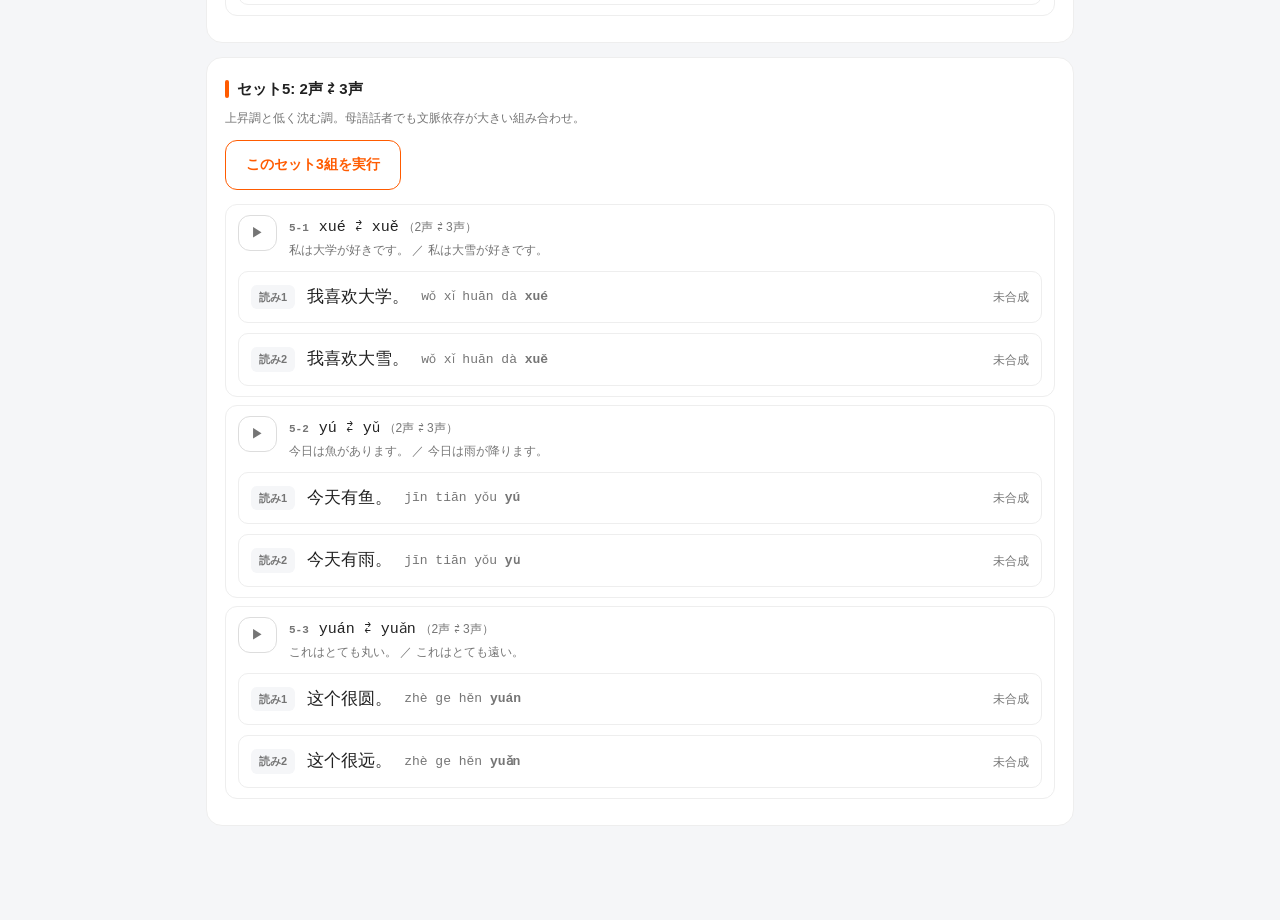
==== commit 2964b3e9: "Rebuild the tone test on minimal pairs of natural sentences The corrupted sentences the previous cor" ====
--- a/tool/pinyin_poc/autotest.html
+++ b/tool/pinyin_poc/autotest.html
@@ -3,33 +3,37 @@
 <head>
 <meta charset="utf-8">
 <meta name="viewport" content="width=device-width, initial-scale=1">
-<title>声調検出テスト（TTS自動）— ピンイン声調 POC</title>
+<title>声調識別テスト（最小対）— ピンイン声調 POC</title>
 <link rel="stylesheet" href="style.css">
 </head>
 <body>
 <div class="wrap">
 
-<h1>声調検出テスト（TTS自動）</h1>
+<h1>声調識別テスト（最小対）</h1>
 <p class="lead">
-正しい文と、声調だけを崩した文を<b>両方TTSで合成</b>して聴き比べられるようにし、
-<b>崩したほうだけ</b>をGeminiに認識させて、崩した声調をそのまま報告するか正しい声調に丸めるかを自動判定します。
+綴りが完全に同じで<b>1音節の声調だけが違う、どちらも自然な文</b>を2つ用意し、
+両方をTTSで読み上げてGeminiに認識させます。<b>2つを聞き分けられるか</b>を両方向で見る識別テストです。
 <a href="index.html">← 録音版はこちら</a></p>
 
 <div class="card">
-  <h2>この画面が測っているもの</h2>
+  <h2>なぜ作り直したか</h2>
+  <p class="mini" style="margin:0 0 10px">
+    前の版は「同音別声調の漢字に置き換えて不自然な文を作る」方式でした（我去超市买几个<b>睡</b>果）。
+    これには致命的な欠陥がありました。<b>意味の壊れた文はTTSが正しく読んでくれない</b>のです。
+    実際、対象と関係ない音節が別の音に化ける事故が起きました。そうなると
+    「崩していない音節への誤指摘」を数えても、それが<b>モデルの嘘なのかTTSの事故なのか区別がつかず</b>、
+    測定として成立しません。
+  </p>
   <div class="scroll"><table style="max-width:720px">
-    <tr><th style="width:130px">検出</th><td>崩した声調をそのまま報告した ＝ <b>音を聞いている</b></td></tr>
-    <tr><th>正規化</th><td>正しい声調に丸めた ＝ 漢字からの辞書引き。声調フィードバックは実装不能</td></tr>
-    <tr><th class="lieTh">嘘</th><td><b>崩していない音節に「声調ちがい」を報告した数。</b>対象以外はTTSが正しく読んでいるので、
-      そこでの指摘は全部でたらめ。学習アプリでは見逃しより嘘のほうが有害（正しい発音を壊す）なので、
-      <b>この数字が一番重要</b>です</td></tr>
+    <tr><th style="width:110px">旧</th><td>我去超市买几个<b class="lieRed">睡</b>果。 — 意味が壊れている。TTSが崩れる</td></tr>
+    <tr><th>新</th><td>我要<b>水</b>。／ 我要<b>睡</b>。 — <b>どちらも自然な実在の文</b>。TTSは普通に読める</td></tr>
   </table></div>
   <div class="note" style="margin-top:12px">
-    崩した文は、対象の漢字を<b>同音別声調の実在漢字</b>に置き換えて作っています（水 shuǐ → 睡 shuì）。
-    TTSは普通に読むだけで狙った声調の崩れが音になります。置換後の文は意味的に壊れている（睡果＝寝る果物）ので、
-    モデルが正しい声調へ戻そうとする圧力は最大にかかります。<br>
-    また、TTSの声調はきれいに発音されるので<b>実際の学習者の発音より検出しやすい条件</b>です。
-    ここでの成績は<b>上限値</b>だと思ってください。
+    どちらも正しい文なので「正解／不正解」ではありません。測るのは
+    <b>モデルが2つを区別できるか</b>です。両方向を認識させるので、<b>各組がそれ自身の対照群</b>になります
+    （別の対照セットは不要になりました）。<br>
+    対象以外の音節はどちらの文でも<b>まったく同じ発音</b>なので、そこでの声調ちがいの指摘は
+    今度こそ純粋に<b class="lieRed">モデルの嘘</b>として数えられます。
   </div>
 </div>
 
@@ -55,7 +59,7 @@
         <option value="twoPass">案B: 2コール（ピンイン専用＋漢字）</option>
       </select>
     </div>
-    <div><label for="delay">ケース間の待ち (ms)</label><input type="text" id="delay" value="600" spellcheck="false"></div>
+    <div><label for="delay">読み上げ間の待ち (ms)</label><input type="text" id="delay" value="600" spellcheck="false"></div>
   </div>
   <div class="row" style="margin-top:10px">
     <label style="flex:1 1 100%;display:flex;gap:8px;align-items:center;color:var(--ink);font-size:13px;margin:0">
@@ -69,16 +73,12 @@
     <button class="btn ghost" id="clearAudio" style="flex:0 0 auto">音声キャッシュを破棄</button>
     <span class="mini" id="keyState" style="flex:1 1 100%;margin-top:4px"></span>
   </div>
-  <div class="note" style="margin-top:12px">
-    1ケースにつきTTSを2回（正・誤）呼びます。合成した音声はメモリにキャッシュされ、
-    同じケースを再実行してもTTSは呼び直しません。TTSモデル名や声を変えたら「音声キャッシュを破棄」を押してください。
-  </div>
 </div>
 
 <div class="card">
   <h2>実行</h2>
   <div class="row" style="align-items:center">
-    <button class="btn" id="runAll" style="flex:0 0 auto">全50ケースを実行</button>
+    <button class="btn" id="runAll" style="flex:0 0 auto">全25組（50読み）を実行</button>
     <button class="btn sec" id="stop" style="flex:0 0 auto" disabled>中断</button>
     <button class="btn ghost" id="reset" style="flex:0 0 auto">結果をリセット</button>
     <button class="btn ghost" id="export" style="flex:0 0 auto">結果をJSONで書き出す</button>
@@ -93,20 +93,21 @@
   <div class="lieBox" id="lieBox">
     <div class="lieNum" id="tLie">0</div>
     <div>
-      <b>嘘（崩していない音節への誤指摘）</b>
+      <b>嘘（対象以外の音節への声調誤指摘）</b>
       <div class="mini" id="lieDetail">まだ実行していません。</div>
     </div>
   </div>
   <div class="tally" style="margin-top:16px">
-    <div><b id="tDone">0</b><span class="mini">実行済み / 50</span></div>
-    <div><b id="tHit" style="color:var(--good)">0</b><span class="mini">検出</span></div>
-    <div><b id="tNorm" style="color:var(--bad)">0</b><span class="mini">正規化</span></div>
-    <div><b id="tOther">0</b><span class="mini">それ以外</span></div>
-    <div><b id="tFp" style="color:var(--warn)">0</b><span class="mini">誤検出（対照群）</span></div>
-    <div><b id="tAcc">—</b><span class="mini">音節一致率</span></div>
+    <div><b id="tPairs">0</b><span class="mini">実行済み / 25組</span></div>
+    <div><b id="tBoth" style="color:var(--good)">0</b><span class="mini">両方向で聞き分け</span></div>
+    <div><b id="tHalf" style="color:var(--warn)">0</b><span class="mini">片方向だけ</span></div>
+    <div><b id="tNone" style="color:var(--bad)">0</b><span class="mini">両方外し</span></div>
+    <div><b id="tSwap">0</b><span class="mini">取り違え（読み単位）</span></div>
+    <div><b id="tSlip">0</b><span class="mini">音節ズレ</span></div>
     <div><b id="tCost">$0.0000</b><span class="mini">合計コスト</span></div>
   </div>
-  <div id="conclusion" style="margin-top:16px"></div>
+  <div id="quality" style="margin-top:14px"></div>
+  <div id="conclusion" style="margin-top:14px"></div>
 </div>
 
 <div id="sets"></div>
@@ -123,8 +124,8 @@
 const toneLabel = t => t === 5 ? "軽声" : `${t}声`;
 const hanziOnly = s => [...String(s ?? "")].filter(ch => /[一-鿿]/.test(ch)).join("");
 
-const audioCache = new Map();   // caseId -> {right, wrong}
-const results = new Map();      // caseId -> result
+const audioCache = new Map();   // pairId+key -> tts result
+const results = new Map();      // pairId -> {readings:[a,b], ...}
 let stopped = false, running = false;
 
 const cfg = () => ({
@@ -133,82 +134,73 @@
   thinking: $("thinking").checked
 });
 
-/** 実際に鳴る音（＝崩した文）のピンイン。対象音節の声調だけ差し替える。 */
-function spokenPinyin(c){
-  if (c.control) return c.pinyin;
-  return toSyllables(c.pinyin).map((s,i) => i === c.idx ? retone(s.raw, c.toTone) : s.raw).join(" ");
-}
-
 /* ============================================================
-   1ケースの実行と判定
+   1組（2読み）の実行と判定
    ============================================================ */
 
-async function runCase(c){
+async function runPair(p){
   const conf = cfg();
   const ttsCfg = { apiKey: conf.apiKey, model: $("ttsModel").value.trim(), voice: $("voice").value.trim() || "Kore" };
-
-  // 1. 正・誤の両方を合成する（聴き比べ用）。対照群は正＝誤なので1回で済む。
-  let pair = audioCache.get(c.id);
-  if (!pair){
-    const wrong = await synthesize({ ...ttsCfg, text: c.corrupt });
-    const right = c.control ? wrong : await synthesize({ ...ttsCfg, text: c.hanzi });
-    pair = { wrong, right, shared: !!c.control };
-    audioCache.set(c.id, pair);
-  }
-
-  // 2. 認識させるのは「誤の文」の音声だけ。
-  const heard = await transcribeByMode({ ...conf, mode: $("mode").value, audio: pair.wrong.audio });
-
-  // 3. 実際に鳴った音（誤の文のピンイン）を正解として突き合わせる。
-  const truthPinyin = spokenPinyin(c);
-  const truth = toSyllables(truthPinyin);
-  const actual = toSyllables(heard.pinyin || "");
-  const rows = alignSyllables(truth, actual);
-
-  const target = rows.find(r => r.ei === c.idx);
-  const got = target && target.act ? target.act : null;
-  const tone = got ? got.tone : null;
-
-  let verdict;
-  if (!got) verdict = "unknown";
-  else if (c.control) verdict = tone === c.fromTone ? "clean" : "fp";
-  else if (tone === c.toTone) verdict = "hit";
-  else if (tone === c.fromTone) verdict = "norm";
-  else verdict = "other";
-
-  // 崩していない音節への「声調ちがい」の指摘は、すべて嘘。
-  const lies = rows.filter(r => r.kind === "tone" && r.ei !== c.idx);
-  // 音節そのものを取り違えた箇所（声調の話ではなく認識ズレ）
-  const slips = rows.filter(r => r.kind === "sub" || r.kind === "del" || r.kind === "ins");
-  const matched = rows.filter(r => r.kind === "ok").length;
-
-  // 漢字は「誤の文 / 正の文 / それ以外」のどれになったか
-  const gh = hanziOnly(heard.hanzi);
-  const hanziVerdict = !gh ? "none"
-    : gh === hanziOnly(c.corrupt) ? (c.control ? "same" : "wrong")
-    : gh === hanziOnly(c.hanzi) ? "right" : "other";
-
-  const usage = [pair.wrong.usage, ...(pair.shared ? [] : [pair.right.usage]),
-                 ...heard.calls.map(x => x.usage)].reduce(addUsage, zeroUsage());
-
-  return { id:c.id, verdict, hanziVerdict, got, tone, rows, lies, slips,
-           matched, total: truth.length, truthPinyin,
-           pinyin: heard.pinyin, hanzi: heard.hanzi, calls: heard.calls,
-           ttsUsage: addUsage(pair.wrong.usage, pair.shared ? zeroUsage() : pair.right.usage),
-           usage, at: new Date().toISOString(), mode: $("mode").value };
-}
-
-async function execute(c){
-  results.set(c.id, { pending:true });
-  renderCase(c);
+  const readings = [];
+
+  for (const key of ["a","b"]){
+    const self = p[key], other = p[key === "a" ? "b" : "a"];
+
+    let tts = audioCache.get(p.id + key);
+    if (!tts){
+      tts = await synthesize({ ...ttsCfg, text: self.hanzi });
+      audioCache.set(p.id + key, tts);
+    }
+    const heard = await transcribeByMode({ ...conf, mode: $("mode").value, audio: tts.audio });
+
+    const truth = toSyllables(self.pinyin);
+    const actual = toSyllables(heard.pinyin || "");
+    const rows = alignSyllables(truth, actual);
+    const row = rows.find(x => x.ei === p.idx);
+    const got = row && row.act ? row.act : null;
+    const tone = got ? got.tone : null;
+    const readTone = truth[p.idx].tone;
+    const otherTone = toSyllables(other.pinyin)[p.idx].tone;
+
+    // 読んだほうの声調で返れば聞き分け成功。相手の声調なら取り違え。
+    const verdict = !got ? "skip"
+      : tone === readTone ? "ok"
+      : tone === otherTone ? "swap" : "third";
+
+    // 対象以外はどちらの文でも同じ発音。そこでの声調ちがいは嘘。
+    const lies = rows.filter(x => x.kind === "tone" && x.ei !== p.idx);
+    // 音節そのものの取り違え。TTSか認識の品質問題で、声調判定の材料にならない。
+    const slips = rows.filter(x => x.kind === "sub" || x.kind === "del" || x.kind === "ins");
+
+    const gh = hanziOnly(heard.hanzi);
+    const hanziVerdict = !gh ? "none"
+      : gh === hanziOnly(self.hanzi) ? "read"
+      : gh === hanziOnly(other.hanzi) ? "swap" : "other";
+
+    readings.push({ key, verdict, hanziVerdict, got, tone, readTone, otherTone,
+                    rows, lies, slips, matched: rows.filter(x => x.kind === "ok").length,
+                    total: truth.length, pinyin: heard.pinyin, hanzi: heard.hanzi,
+                    calls: heard.calls, ttsUsage: tts.usage });
+  }
+
+  const ok = readings.filter(r => r.verdict === "ok").length;
+  const pairVerdict = ok === 2 ? "both" : ok === 1 ? "half" : "none";
+  const usage = readings.flatMap(r => [r.ttsUsage, ...r.calls.map(c => c.usage)]).reduce(addUsage, zeroUsage());
+
+  return { id:p.id, readings, pairVerdict, usage, at:new Date().toISOString(), mode:$("mode").value };
+}
+
+async function execute(p){
+  results.set(p.id, { pending:true });
+  renderPair(p);
   try {
-    results.set(c.id, await runCase(c));
+    results.set(p.id, await runPair(p));
   } catch (e){
-    results.set(c.id, { error: String(e.message || e) });
-    $("err").textContent = `${c.id}: ${e.message || e}`;
+    results.set(p.id, { error: String(e.message || e) });
+    $("err").textContent = `${p.id}: ${e.message || e}`;
     $("err").classList.remove("hidden");
   }
-  renderCase(c);
+  renderPair(p);
   renderSummary();
 }
 
@@ -235,110 +227,120 @@
    描画
    ============================================================ */
 
-const VERDICT = {
-  hit:     ["検出", "good"],
-  norm:    ["正規化", "bad"],
-  other:   ["第三の声調", "warn"],
-  clean:   ["正常", "good"],
-  fp:      ["誤検出", "warn"],
-  unknown: ["取得不能", "flat"]
+const READING_VERDICT = {
+  ok:    ["聞き分けた", "good"],
+  swap:  ["取り違え", "bad"],
+  third: ["第三の声調", "warn"],
+  skip:  ["対象外", "flat"]
 };
 const HANZI_VERDICT = {
-  wrong: ["誤の文", "flat"], right: ["正の文", "good"],
-  same:  ["一致", "good"],   other: ["それ以外", "warn"], none: ["空", "bad"]
+  read:  ["読んだ文", "good"], swap: ["相手の文", "bad"],
+  other: ["別の文", "warn"],   none: ["空", "bad"]
+};
+const PAIR_VERDICT = {
+  both: ["両方向で聞き分け", "good"],
+  half: ["片方向だけ", "warn"],
+  none: ["両方外し", "bad"]
 };
 
 function audioTag(a){
-  if (!a) return "";
+  if (!a) return `<span class="mini">未合成</span>`;
   a.url ||= URL.createObjectURL(new Blob([a.audio.bytes], { type:"audio/wav" }));
   return `<audio controls preload="none" src="${a.url}"></audio>`;
 }
 
-/** 文字起こしを音節ごとに色分けする。対象音節は枠で囲み、嘘は赤。 */
-function transcriptLine(c, r){
+function transcriptLine(p, r){
   return r.rows.map(row => {
     const s = row.act ? row.act.raw : "—";
-    if (row.ei === c.idx) return `<b class="target">${esc(s)}</b>`;
+    if (row.ei === p.idx) return `<b class="target">${esc(s)}</b>`;
     if (row.kind === "tone") return `<b class="lie">${esc(s)}</b>`;
     if (row.kind !== "ok") return `<span class="off">${esc(s)}</span>`;
     return `<span>${esc(s)}</span>`;
   }).join(" ");
 }
 
-function renderCase(c){
-  const el = document.getElementById("case-" + c.id);
-  if (!el) return;
-  const r = results.get(c.id);
-  const body = el.querySelector(".caseResult");
-  const pair = audioCache.get(c.id);
-  const syl = toSyllables(c.pinyin)[c.idx];
-
-  // 正・誤の文と発音は結果が出る前から出しておく（音声は合成後に付く）
-  const sentences = `
-    <div class="scroll"><table class="pairTable">
-      <tr class="rowRight">
-        <th>正（本来）</th>
-        <td class="han">${esc(c.hanzi)}</td>
-        <td class="syl">${toSyllables(c.pinyin).map((s,i) =>
-          i === c.idx ? `<b>${esc(s.raw)}</b>` : esc(s.raw)).join(" ")}</td>
-        <td class="audioCell">${pair ? audioTag(pair.right) : `<span class="mini">未合成</span>`}</td>
-      </tr>
-      <tr class="rowWrong">
-        <th>誤（合成）</th>
-        <td class="han">${esc(c.corrupt)}${c.control ? ` <span class="mini">＝正の文</span>` : ""}</td>
-        <td class="syl">${toSyllables(spokenPinyin(c)).map((s,i) =>
-          i === c.idx ? `<b>${esc(s.raw)}</b>` : esc(s.raw)).join(" ")}</td>
-        <td class="audioCell">${pair ? (pair.shared ? `<span class="mini">正と同じ音声</span>` : audioTag(pair.wrong)) : `<span class="mini">未合成</span>`}</td>
-      </tr>
-      <tr class="rowNote"><td colspan="4" class="mini">認識させるのは<b>誤の音声だけ</b>。正の音声は聴き比べ用で、Geminiには渡していません。</td></tr>
-    </table></div>`;
-
-  if (!r){ body.innerHTML = sentences; el.className = "caseRow"; return; }
-  if (r.pending){ body.innerHTML = sentences + `<p class="mini">実行中…</p>`; el.className = "caseRow"; return; }
-  if (r.error){
-    body.innerHTML = sentences + `<p class="err" style="margin-top:10px">${esc(r.error)}</p>`;
-    el.className = "caseRow v-err"; return;
-  }
-
-  const [vl, vc] = VERDICT[r.verdict];
+function readingBlock(p, key, r){
+  const self = p[key];
+  const tts = audioCache.get(p.id + key);
+  const syl = toSyllables(self.pinyin);
+  const label = key === "a" ? "読み1" : "読み2";
+
+  const head = `
+    <div class="readingHead">
+      <span class="rKey">${label}</span>
+      <span class="han">${esc(self.hanzi)}</span>
+      <span class="syl">${syl.map((s,i) => i === p.idx ? `<b>${esc(s.raw)}</b>` : esc(s.raw)).join(" ")}</span>
+      <span class="audioCell">${audioTag(tts)}</span>
+    </div>`;
+
+  if (!r) return `<div class="reading">${head}</div>`;
+
+  const [vl, vc] = READING_VERDICT[r.verdict];
   const [hl, hc] = HANZI_VERDICT[r.hanziVerdict];
-  el.className = "caseRow v-" + r.verdict + (r.lies.length ? " hasLie" : "");
-
-  const targetDetail = !r.got ? "対象の音節を取り出せませんでした"
-    : c.control ? `${esc(r.got.raw)}（${toneLabel(r.tone)}）— 崩していないので、これが本来の声調`
-    : r.verdict === "hit" ? `${esc(r.got.raw)}（${toneLabel(r.tone)}）＝ <b>実際に鳴った声調</b>`
-    : r.verdict === "norm" ? `${esc(r.got.raw)}（${toneLabel(r.tone)}）＝ <b>正の文の声調に戻された</b>`
-    : `${esc(r.got.raw)}（${toneLabel(r.tone)}）＝ 正でも誤でもない第三の声調`;
-
-  body.innerHTML = sentences + `
+  const detail = !r.got ? "対象の音節を取り出せませんでした（音節ズレ）"
+    : r.verdict === "ok"    ? `${esc(r.got.raw)}（${toneLabel(r.tone)}）＝ 読んだほうの声調`
+    : r.verdict === "swap"  ? `${esc(r.got.raw)}（${toneLabel(r.tone)}）＝ <b>相手の文の声調</b>`
+    : `${esc(r.got.raw)}（${toneLabel(r.tone)}）＝ どちらでもない第三の声調`;
+
+  return `<div class="reading v-${r.verdict}${r.lies.length ? " hasLie" : ""}">
+    ${head}
     <div class="resultBlock">
       <div class="resLine"><span class="resKey">文字起こし</span>
-        <span class="syl pyline">${transcriptLine(c, r)}</span></div>
-
+        <span class="syl pyline">${transcriptLine(p, r)}</span></div>
       <div class="resLine"><span class="resKey">対象音節</span>
-        <span><span class="pill ${vc}">${vl}</span> ${targetDetail}</span></div>
-
+        <span><span class="pill ${vc}">${vl}</span> ${detail}</span></div>
       <div class="resLine"><span class="resKey lieKey">嘘</span>
         <span>${r.lies.length
-          ? `<span class="pill bad">${r.lies.length}箇所</span> ` + r.lies.map(x =>
-              `<span class="syl">${esc(x.exp.raw)}→${esc(x.act.raw)}</span>`).join("、 ") +
-            `　<span class="mini">崩していない音節に声調ちがいを報告＝でたらめ</span>`
-          : `<span class="pill good">0箇所</span> <span class="mini">崩していない音節への誤指摘なし</span>`}</span></div>
-
+          ? `<span class="pill bad">${r.lies.length}箇所</span> ` +
+            r.lies.map(x => `<span class="syl">${esc(x.exp.raw)}→${esc(x.act.raw)}</span>`).join("、 ") +
+            `　<span class="mini">両方の文で同じ発音の音節に声調ちがいを報告＝でたらめ</span>`
+          : `<span class="pill good">0箇所</span>`}</span></div>
       <div class="resLine"><span class="resKey">漢字</span>
         <span><span class="pill ${hc}">${hl}</span> <span class="han">${esc(r.hanzi) || "—"}</span></span></div>
-
       <div class="resLine"><span class="resKey">音節一致</span>
-        <span>${r.matched} / ${r.total}（実際に鳴った音との一致）${
-          r.slips.length ? `　<span class="mini">音節取り違え ${r.slips.length}箇所</span>` : ""}</span></div>
+        <span>${r.matched} / ${r.total}${
+          r.slips.length ? `　<span class="pill warn">音節ズレ ${r.slips.length}</span>
+            <span class="mini">TTSか認識の品質問題。声調の判定材料にはなりません</span>` : ""}</span></div>
     </div>
-
     <details><summary>生レスポンスとトークン</summary>
-      <p class="mini">TTS: in ${r.ttsUsage.prompt} / out ${r.ttsUsage.candidates}　|　合計 $${costOf(r.usage).toFixed(6)}</p>
+      <p class="mini">TTS: in ${r.ttsUsage.prompt} / out ${r.ttsUsage.candidates}</p>
       ${r.calls.map(x => `<p class="mini" style="margin:8px 0 4px"><b>${esc(x.label)}</b>
         — in ${x.usage.prompt} / out ${x.usage.candidates} / thinking ${x.usage.thoughts}</p>
         <pre>${esc(x.raw)}</pre>`).join("")}
-    </details>`;
+    </details>
+  </div>`;
+}
+
+function renderPair(p){
+  const el = document.getElementById("pair-" + p.id);
+  if (!el) return;
+  const r = results.get(p.id);
+  const body = el.querySelector(".pairBody");
+  const badge = el.querySelector(".pairBadge");
+
+  if (r && r.error){
+    el.className = "caseRow v-err";
+    badge.innerHTML = `<span class="pill bad">エラー</span>`;
+    body.innerHTML = `<p class="err">${esc(r.error)}</p>`;
+    return;
+  }
+  if (r && r.pending){
+    el.className = "caseRow";
+    badge.innerHTML = `<span class="mini">実行中…</span>`;
+  } else if (r){
+    const [pl, pc] = PAIR_VERDICT[r.pairVerdict];
+    const lies = r.readings.reduce((n,x) => n + x.lies.length, 0);
+    el.className = "caseRow v-" + r.pairVerdict + (lies ? " hasLie" : "");
+    badge.innerHTML = `<span class="pill ${pc}">${pl}</span>` +
+      (lies ? ` <span class="pill bad">嘘 ${lies}箇所</span>` : "");
+  } else {
+    el.className = "caseRow";
+    badge.innerHTML = "";
+  }
+
+  const rd = r && r.readings ? r.readings : [];
+  body.innerHTML = readingBlock(p, "a", rd.find(x => x.key === "a")) +
+                   readingBlock(p, "b", rd.find(x => x.key === "b"));
 }
 
 function renderSets(){
@@ -347,123 +349,125 @@
       <h2>${esc(s.title)}</h2>
       <p class="mini" style="margin:-6px 0 12px">${esc(s.desc)}</p>
       <div class="row" style="margin-bottom:14px">
-        <button class="btn sec runSet" data-set="${s.set}" style="flex:0 0 auto">このセット10件を実行</button>
+        <button class="btn sec runSet" data-set="${s.set}" style="flex:0 0 auto">このセット${s.pairs.length}組を実行</button>
         <span class="mini setTally" id="setTally-${s.set}" style="flex:1 1 auto;align-self:center"></span>
       </div>
-      ${s.cases.map(c => {
-        const syl = toSyllables(c.pinyin)[c.idx];
-        return `<div class="caseRow" id="case-${c.id}">
+      ${s.pairs.map(p => `
+        <div class="caseRow" id="pair-${p.id}">
           <div class="caseHead">
-            <button class="btn ghost runOne" data-id="${c.id}">▶</button>
+            <button class="btn ghost runOne" data-id="${p.id}">▶</button>
             <div class="caseText">
-              <div><b class="cid">${c.id}</b> <span class="mini">${esc(c.ja)}</span></div>
+              <div><b class="cid">${p.id}</b>
+                <span class="syl">${esc(toSyllables(p.a.pinyin)[p.idx].raw)} ⇄ ${esc(toSyllables(p.b.pinyin)[p.idx].raw)}</span>
+                <span class="mini">（${esc(tonePairLabel(p))}）</span></div>
+              <div class="mini">${esc(p.a.ja)} ／ ${esc(p.b.ja)}</div>
             </div>
-            <div class="caseChange syl">${
-              c.control
-                ? `<span class="mini">崩さない（${esc(syl.raw)} のまま）</span>`
-                : `${esc(syl.raw)}<span class="mini">(${toneLabel(c.fromTone)})</span> →
-                   ${esc(retone(syl.raw, c.toTone))}<span class="mini">(${toneLabel(c.toTone)})</span>`
-            }</div>
+            <div class="pairBadge"></div>
           </div>
-          <div class="caseResult"></div>
-        </div>`;
-      }).join("")}
+          <div class="pairBody"></div>
+        </div>`).join("")}
     </div>`).join("");
 
   document.querySelectorAll(".runOne").forEach(b => b.onclick = () => {
-    const c = SETS.flatMap(s => s.cases).find(x => x.id === b.dataset.id);
-    runList([c], c.id);
+    const p = PAIRS.find(x => x.id === b.dataset.id);
+    runList([p], p.id);
   });
   document.querySelectorAll(".runSet").forEach(b => b.onclick = () => {
     const s = SETS.find(x => x.set === Number(b.dataset.set));
-    runList(s.cases, `セット${s.set}`);
+    runList(s.pairs, `セット${s.set}`);
   });
-  SETS.flatMap(s => s.cases).forEach(renderCase);
+  PAIRS.forEach(renderPair);
 }
 
 function renderSummary(){
-  const all = SETS.flatMap(s => s.cases);
-  const done = all.filter(c => { const r = results.get(c.id); return r && !r.pending && !r.error; });
-  const R = c => results.get(c.id);
-  const count = v => done.filter(c => R(c).verdict === v).length;
-
-  const lieTotal = done.reduce((s,c) => s + R(c).lies.length, 0);
-  const sylTotal = done.reduce((s,c) => s + R(c).total, 0);
-  const nonTarget = Math.max(0, sylTotal - done.length);
-  const matched = done.reduce((s,c) => s + R(c).matched, 0);
-
-  $("tDone").textContent = done.length;
-  $("tHit").textContent  = count("hit");
-  $("tNorm").textContent = count("norm");
-  $("tOther").textContent = count("other") + count("unknown");
-  $("tFp").textContent   = count("fp");
-  $("tAcc").textContent  = sylTotal ? `${Math.round(matched/sylTotal*100)}%` : "—";
-  $("tCost").textContent = "$" + done.reduce((s,c) => s + costOf(R(c).usage), 0).toFixed(4);
+  const R = p => results.get(p.id);
+  const done = PAIRS.filter(p => { const r = R(p); return r && !r.pending && !r.error; });
+  const readings = done.flatMap(p => R(p).readings);
+
+  const lieTotal = readings.reduce((n,r) => n + r.lies.length, 0);
+  const slipTotal = readings.reduce((n,r) => n + r.slips.length, 0);
+  // 対象以外の音節の総数（嘘の分母）
+  const nonTarget = readings.reduce((n,r) => n + Math.max(0, r.total - 1), 0);
+
+  $("tPairs").textContent = done.length;
+  $("tBoth").textContent = done.filter(p => R(p).pairVerdict === "both").length;
+  $("tHalf").textContent = done.filter(p => R(p).pairVerdict === "half").length;
+  $("tNone").textContent = done.filter(p => R(p).pairVerdict === "none").length;
+  $("tSwap").textContent = readings.filter(r => r.verdict === "swap").length;
+  $("tSlip").textContent = slipTotal;
+  $("tCost").textContent = "$" + done.reduce((s,p) => s + costOf(R(p).usage), 0).toFixed(4);
 
   $("tLie").textContent = lieTotal;
   $("lieBox").className = "lieBox " + (!done.length ? "" : lieTotal === 0 ? "ok" : "ng");
-  $("lieDetail").innerHTML = !done.length
-    ? "まだ実行していません。"
-    : `崩していない ${nonTarget} 音節のうち ${lieTotal} 箇所で、ありもしない声調ちがいを報告
+  $("lieDetail").innerHTML = !done.length ? "まだ実行していません。"
+    : `対象以外の ${nonTarget} 音節のうち ${lieTotal} 箇所で、ありもしない声調ちがいを報告
        （${nonTarget ? (lieTotal/nonTarget*100).toFixed(1) : 0}%）。<br>
        ${lieTotal === 0
-         ? "でたらめな指摘は出ていません。見逃しはあっても、言うときは当たっているタイプ。"
-         : "この指摘を学習者に見せると、正しく発音できている箇所を「間違い」と教えることになります。"}`;
+         ? "でたらめな指摘は出ていません。この音節は両方の文でまったく同じ発音なので、TTSの事故では説明できない指標です。"
+         : "この音節は両方の文でまったく同じ発音です。つまりTTSのせいにはできず、モデルが作り話をしています。"}`;
 
   for (const s of SETS){
-    const d = s.cases.filter(c => { const r = R(c); return r && !r.pending && !r.error; });
+    const d = s.pairs.filter(p => { const r = R(p); return r && !r.pending && !r.error; });
     const el = $("setTally-" + s.set);
     if (!d.length){ el.textContent = ""; continue; }
-    const c2 = v => d.filter(c => R(c).verdict === v).length;
-    const lies = d.reduce((n,c) => n + R(c).lies.length, 0);
-    el.innerHTML = (s.set === 5
-      ? `${d.length}件 — 正常 ${c2("clean")} / <b>誤検出 ${c2("fp")}</b>`
-      : `${d.length}件 — <b>検出 ${c2("hit")}</b> / 正規化 ${c2("norm")} / その他 ${c2("other")+c2("unknown")}`)
-      + `　嘘 <b class="${lies ? "lieRed" : ""}">${lies}</b>箇所`;
-  }
-
-  renderConclusion(done, lieTotal, nonTarget);
-}
-
-function renderConclusion(done, lieTotal, nonTarget){
+    const both = d.filter(p => R(p).pairVerdict === "both").length;
+    const lies = d.flatMap(p => R(p).readings).reduce((n,r) => n + r.lies.length, 0);
+    el.innerHTML = `${d.length}組実行 — <b>両方向 ${both}</b> / 片方向 ${d.filter(p=>R(p).pairVerdict==="half").length}
+      / 両方外し ${d.filter(p=>R(p).pairVerdict==="none").length}　嘘 <b class="${lies?"lieRed":""}">${lies}</b>箇所`;
+  }
+
+  // コーパスの健全性: 音節ズレが多いならTTSか認識が壊れていて、判定以前の問題
+  const q = $("quality");
+  if (!readings.length) q.innerHTML = "";
+  else if (slipTotal === 0) q.innerHTML = "";
+  else {
+    const affected = readings.filter(r => r.slips.length).length;
+    q.innerHTML = `<div class="concl warn"><b>音声の品質に注意</b><p class="mini" style="margin:6px 0 0">
+      ${readings.length}読みのうち ${affected} 読みで音節そのものがズレています（計 ${slipTotal}箇所）。
+      最小対はどちらも自然な文なのでTTSは正しく読めるはずです。ズレが多い場合は、
+      該当読みの音声を実際に聴いて、TTSがおかしいのか認識がおかしいのかを確かめてください。
+      音節がズレている読みでは声調の判定は当てになりません。</p></div>`;
+  }
+
+  renderConclusion(done, readings, lieTotal, nonTarget);
+}
+
+function renderConclusion(done, readings, lieTotal, nonTarget){
   const box = $("conclusion");
-  const R = c => results.get(c.id);
-  const corrupted = done.filter(c => !c.control);
-  const control = done.filter(c => c.control);
-  if (corrupted.length < 5){
-    box.innerHTML = `<p class="mini">崩したケースを5件以上実行すると判定が出ます。</p>`;
+  const R = p => results.get(p.id);
+  if (done.length < 5){
+    box.innerHTML = `<p class="mini">5組以上実行すると判定が出ます。</p>`;
     return;
   }
-
-  const hit = corrupted.filter(c => R(c).verdict === "hit").length;
-  const fp = control.filter(c => R(c).verdict === "fp").length;
-  const rate = hit / corrupted.length;
+  const both = done.filter(p => R(p).pairVerdict === "both").length;
+  const rate = both / done.length;
+  const swap = readings.filter(r => r.verdict === "swap").length;
   const lieRate = nonTarget ? lieTotal / nonTarget : 0;
-  const noisy = lieTotal > 0 || fp > 0;
 
   let cls, head, detail;
-  if (noisy){
+  if (lieTotal > 0){
     cls = "bad"; head = "実装非推奨: 嘘をつくタイプ";
-    detail = `崩していない音節への誤指摘が ${lieTotal} 箇所（${(lieRate*100).toFixed(1)}%）${
-      control.length ? `、対照群の誤検出が ${fp}/${control.length} 件` : ""}。
-      検出率が ${(rate*100).toFixed(0)}% あっても、<b>正しく発音できている箇所を「間違い」と教える</b>のは
-      学習者の正しい習慣を壊します。声調フィードバックは何も出さないほうがマシです。
-      モードを変えて嘘がゼロになるか確かめ、それでも出るなら発音評価専用API（SpeechSuper / Chivox 等）に切り替える判断になります。`;
-  } else if (rate <= 0.1){
-    cls = "bad"; head = "実装不可: 音を聞かず辞書引きしている";
-    detail = `嘘はゼロですが、崩した ${corrupted.length} 件のうち検出できたのは ${hit} 件（${(rate*100).toFixed(0)}%）だけ。
-      TTSのきれいな声調ですら報告されないので、学習者の曖昧な発音で検出できる見込みはありません。`;
-  } else if (rate >= 0.7){
-    cls = "good"; head = "実装GO の目安を満たしています";
-    detail = `検出 ${hit}/${corrupted.length}（${(rate*100).toFixed(0)}%）、嘘ゼロ。
-      ただしこれはTTSのきれいな声調に対する<b>上限値</b>です。実際の学習者の発音では確実に下がるので、
-      録音版（index.html）で自分の声でも必ず確認してください。`;
+    detail = `両方の文で同じ発音の音節に、${lieTotal} 箇所（${(lieRate*100).toFixed(1)}%）のありもしない
+      声調ちがいを報告しています。今回はTTSのせいにできません。聞き分け率が ${(rate*100).toFixed(0)}% あっても、
+      <b>正しく発音できている箇所を「間違い」と教える</b>のは学習者の正しい習慣を壊します。
+      モードを変えて嘘がゼロになるか確かめ、それでも出るなら発音評価専用API（SpeechSuper / Chivox 等）
+      に切り替える判断になります。`;
+  } else if (rate >= 0.8){
+    cls = "good"; head = "声調を聞いています。実装GO";
+    detail = `${done.length}組中 ${both}組（${(rate*100).toFixed(0)}%）で両方向を聞き分け、嘘ゼロ。
+      モデルは辞書引きではなく実際の音を根拠にしています。
+      ただしTTSのきれいな発音での成績なので、録音版（index.html）で自分の声でも必ず確認してください。`;
+  } else if (rate <= 0.2){
+    cls = "bad"; head = "実装不可: 声調を聞いていない";
+    detail = `両方向を聞き分けられたのは ${both}/${done.length}組（${(rate*100).toFixed(0)}%）だけ。
+      取り違えが ${swap} 読みあり、頻度の高いほうの語に引き寄せられています。
+      嘘はつきませんが、声調の情報そのものが出力に残っていないので、声調フィードバックは作れません。`;
   } else {
-    cls = "warn"; head = "条件付きで実装可: 見逃すが嘘はつかない";
-    detail = `検出 ${hit}/${corrupted.length}（${(rate*100).toFixed(0)}%）、<b>嘘ゼロ</b>。
-      半分以上は見逃しますが、指摘した内容は当たっています。この性質なら
-      「声調をチェックしました」とは言わずに<b>「気づいた点」として検出できたものだけ控えめに出す</b>作りにすれば、
-      無いよりマシとして成立します。指摘がない＝正しい、と誤解される見せ方だけは避けてください。`;
+    cls = "warn"; head = "条件付き: 聞き分けられる組とそうでない組がある";
+    detail = `両方向を聞き分けたのは ${both}/${done.length}組（${(rate*100).toFixed(0)}%）、取り違え ${swap} 読み、<b>嘘ゼロ</b>。
+      セット別の内訳を見て、特定の声調ペアだけ成績が良いなら<b>そのペアに絞って実装する</b>道があります。
+      嘘がゼロなのは重要で、「見逃すが嘘はつかない」性質なら
+      「気づいた点」として控えめに出す作りで成立します。`;
   }
   box.innerHTML = `<div class="concl ${cls}"><b>${head}</b><p class="mini" style="margin:6px 0 0">${detail}</p></div>`;
 }
@@ -472,36 +476,36 @@
    配線
    ============================================================ */
 
-$("runAll").onclick = () => runList(SETS.flatMap(s => s.cases), "全体");
+$("runAll").onclick = () => runList(PAIRS, "全体");
 $("stop").onclick = () => { stopped = true; };
 $("reset").onclick = () => {
-  results.clear();
-  SETS.flatMap(s => s.cases).forEach(renderCase);
-  renderSummary();
+  results.clear(); PAIRS.forEach(renderPair); renderSummary();
   $("progress").style.width = "0%"; $("progressText").textContent = "";
 };
 $("clearAudio").onclick = () => {
-  audioCache.forEach(p => { [p.right, p.wrong].forEach(a => { if (a && a.url) URL.revokeObjectURL(a.url); }); });
-  audioCache.clear();
-  SETS.flatMap(s => s.cases).forEach(renderCase);
+  audioCache.forEach(a => { if (a.url) URL.revokeObjectURL(a.url); });
+  audioCache.clear(); PAIRS.forEach(renderPair);
   $("keyState").textContent = "音声キャッシュを破棄しました。次の実行でTTSを呼び直します。";
 };
 $("export").onclick = () => {
-  const out = SETS.flatMap(s => s.cases).map(c => {
-    const r = results.get(c.id);
+  const out = PAIRS.map(p => {
+    const r = results.get(p.id);
     if (!r || r.pending) return null;
-    return { ...c, spokenPinyin: spokenPinyin(c),
-             result: r && !r.error ? {
-               mode:r.mode, verdict:r.verdict, hanziVerdict:r.hanziVerdict,
-               transcript:r.pinyin, hanzi:r.hanzi,
-               lies:r.lies.map(x => `${x.exp.raw}->${x.act.raw}`),
-               matched:r.matched, total:r.total, at:r.at
-             } : { error: r.error } };
+    return { id:p.id, set:p.set, idx:p.idx, tonePair:tonePairLabel(p),
+             a:p.a, b:p.b,
+             result: r.error ? { error:r.error } : {
+               mode:r.mode, pairVerdict:r.pairVerdict, at:r.at,
+               readings: r.readings.map(x => ({
+                 reading:x.key, verdict:x.verdict, hanziVerdict:x.hanziVerdict,
+                 transcript:x.pinyin, hanzi:x.hanzi,
+                 lies:x.lies.map(y => `${y.exp.raw}->${y.act.raw}`),
+                 slips:x.slips.length, matched:x.matched, total:x.total }))
+             } };
   }).filter(Boolean);
   const blob = new Blob([JSON.stringify(out, null, 2)], { type:"application/json" });
   const a = document.createElement("a");
   a.href = URL.createObjectURL(blob);
-  a.download = `tone-autotest-${$("mode").value}-${Date.now()}.json`;
+  a.download = `tone-pairs-${$("mode").value}-${Date.now()}.json`;
   a.click();
 };
 
--- a/tool/pinyin_poc/style.css
+++ b/tool/pinyin_poc/style.css
@@ -76,10 +76,9 @@
 
   /* ---- 自動テスト画面（autotest.html） ---- */
   .caseRow{border:1px solid var(--line);border-radius:12px;padding:10px 12px;margin-bottom:8px;background:#fff}
-  .caseRow.v-hit{border-color:var(--good);background:var(--good-bg)}
-  .caseRow.v-clean{border-color:var(--good)}
-  .caseRow.v-norm{border-color:var(--bad);background:var(--bad-bg)}
-  .caseRow.v-fp{border-color:var(--warn);background:var(--warn-bg)}
+  .caseRow.v-both{border-color:var(--good);background:var(--good-bg)}
+  .caseRow.v-half{border-color:var(--warn);background:var(--warn-bg)}
+  .caseRow.v-none{border-color:var(--bad);background:var(--bad-bg)}
   .caseRow.v-err{border-color:var(--bad)}
   .caseHead{display:flex;gap:12px;align-items:flex-start;flex-wrap:wrap}
   .caseHead .runOne{flex:0 0 auto;padding:6px 12px;font-size:13px}
@@ -101,17 +100,20 @@
   /* ---- 正/誤の対と結果ブロック ---- */
   /* 嘘は検出より重い問題なので、検出できたケースでも赤で塗りつぶす */
   .caseRow.hasLie{border-color:var(--bad);background:var(--bad-bg);box-shadow:inset 4px 0 0 var(--bad)}
-  .pairTable{margin-top:10px}
-  .pairTable th{width:78px;vertical-align:middle;color:var(--sub)}
-  .pairTable td{vertical-align:middle}
-  .pairTable .han{font-size:16px;white-space:nowrap}
-  .pairTable .syl{font-size:13px;white-space:nowrap}
-  .pairTable .audioCell{width:230px}
-  .pairTable audio{width:220px;height:30px;margin:0}
-  .rowRight th{color:var(--good)}
-  .rowWrong th{color:var(--bad)}
-  .rowWrong td{background:var(--bad-bg)}
-  .rowNote td{border-bottom:none;padding-top:6px}
+  .pairBadge{flex:0 0 auto;align-self:center;display:flex;gap:6px;flex-wrap:wrap;justify-content:flex-end}
+  .pairBody:not(:empty){margin-top:10px;display:flex;flex-direction:column;gap:10px}
+  .reading{border:1px solid var(--line);border-radius:10px;padding:10px 12px;background:#fff}
+  .reading.v-ok{border-color:var(--good)}
+  .reading.v-swap{border-color:var(--bad);background:var(--bad-bg)}
+  .reading.v-third{border-color:var(--warn);background:var(--warn-bg)}
+  .reading.hasLie{border-color:var(--bad);background:var(--bad-bg);box-shadow:inset 4px 0 0 var(--bad)}
+  .readingHead{display:flex;gap:12px;align-items:center;flex-wrap:wrap}
+  .rKey{flex:0 0 auto;font-size:11px;color:var(--sub);font-weight:700;
+    background:var(--page);border-radius:6px;padding:3px 8px}
+  .readingHead .han{font-size:17px;white-space:nowrap}
+  .readingHead .syl{font-size:13px;color:var(--sub);white-space:nowrap}
+  .readingHead .audioCell{margin-left:auto}
+  .readingHead audio{width:220px;height:30px;margin:0}
   .resultBlock{margin-top:12px;padding-top:12px;border-top:1px dashed var(--line);
     display:flex;flex-direction:column;gap:8px}
   .resLine{display:flex;gap:12px;align-items:baseline;flex-wrap:wrap}
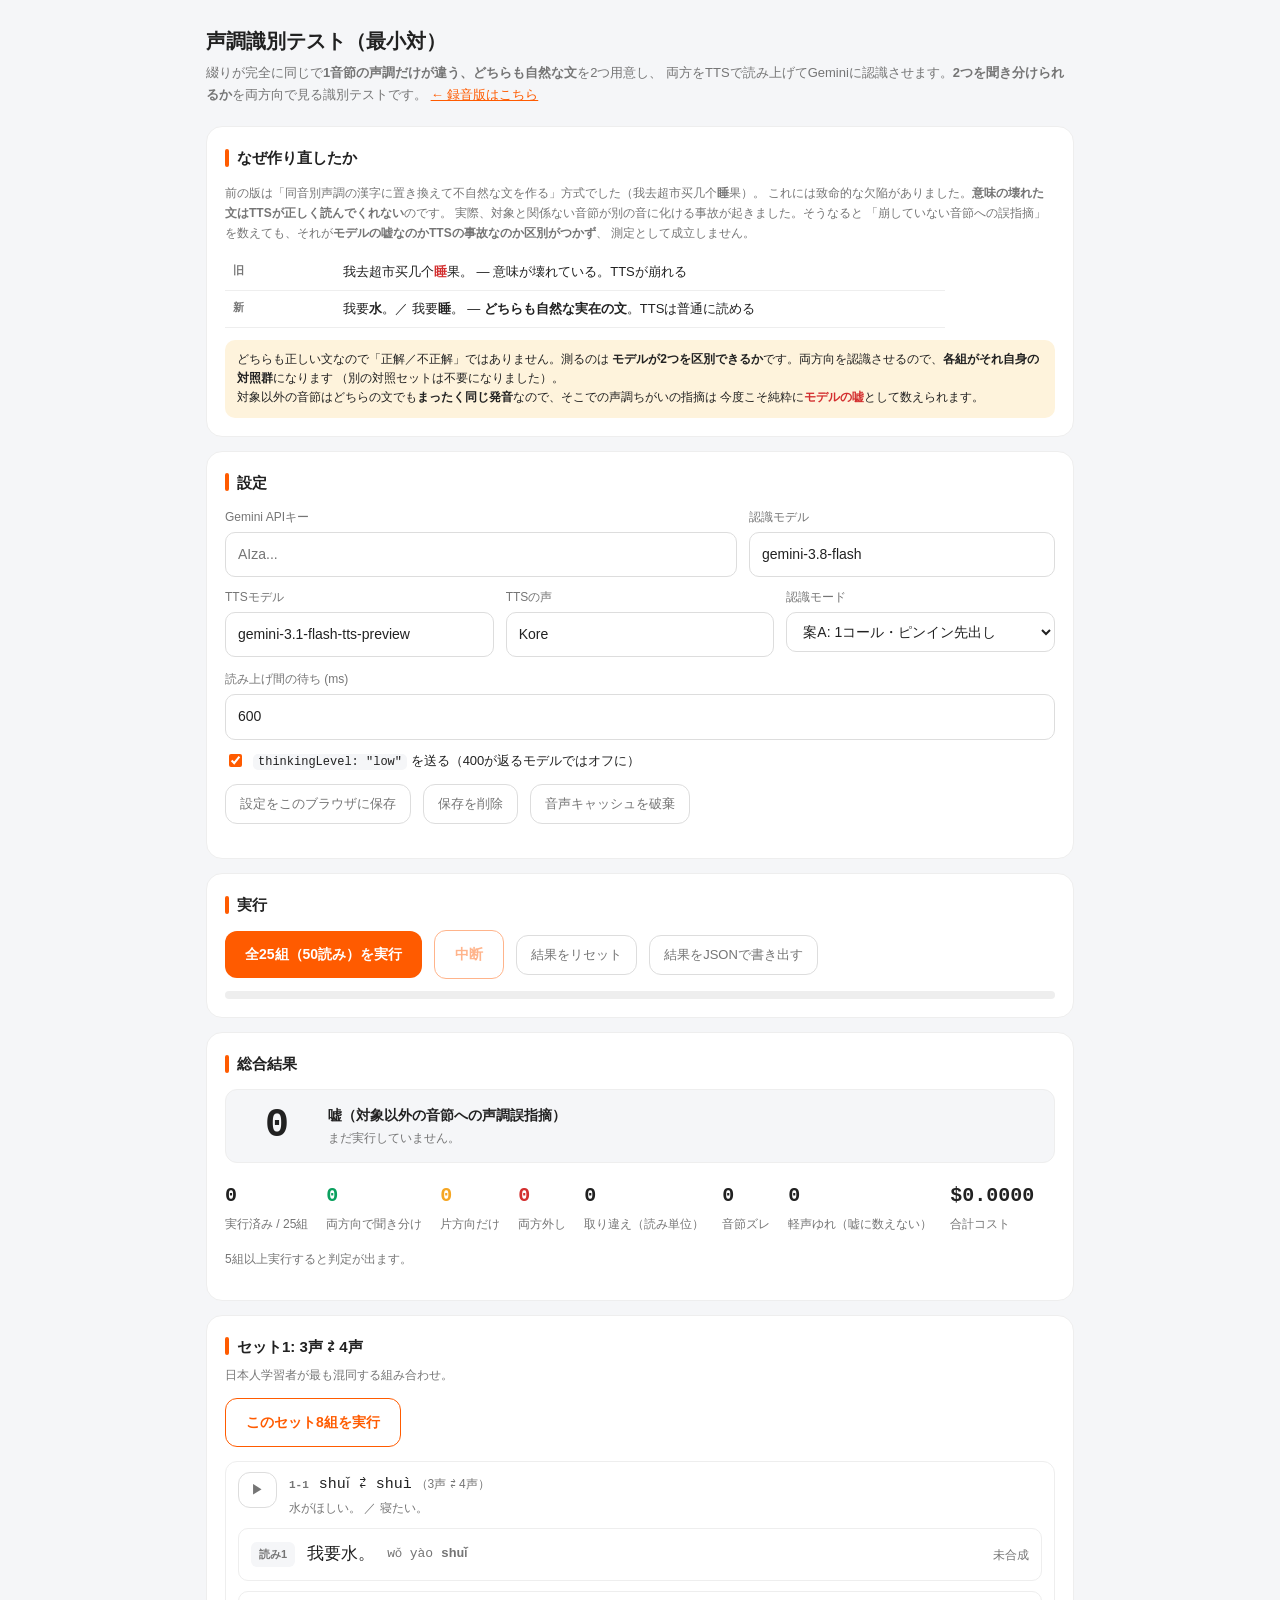
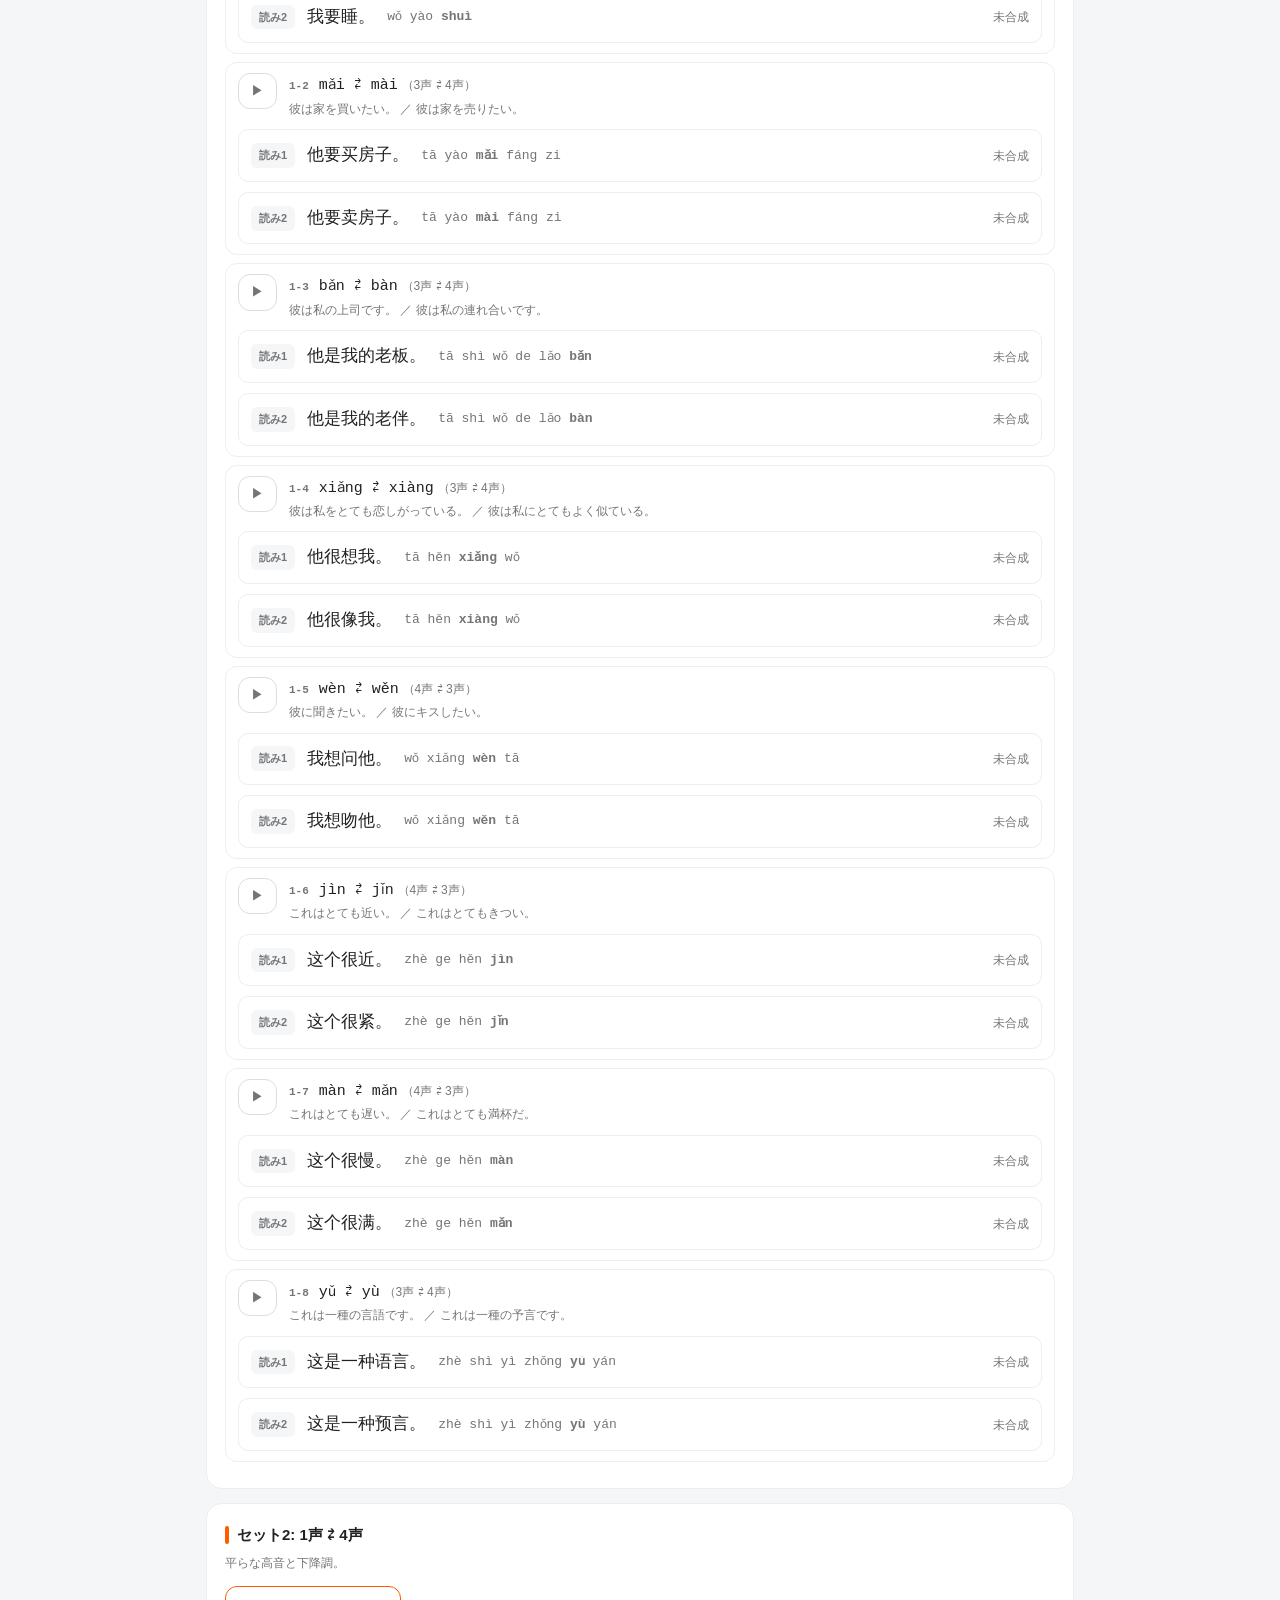
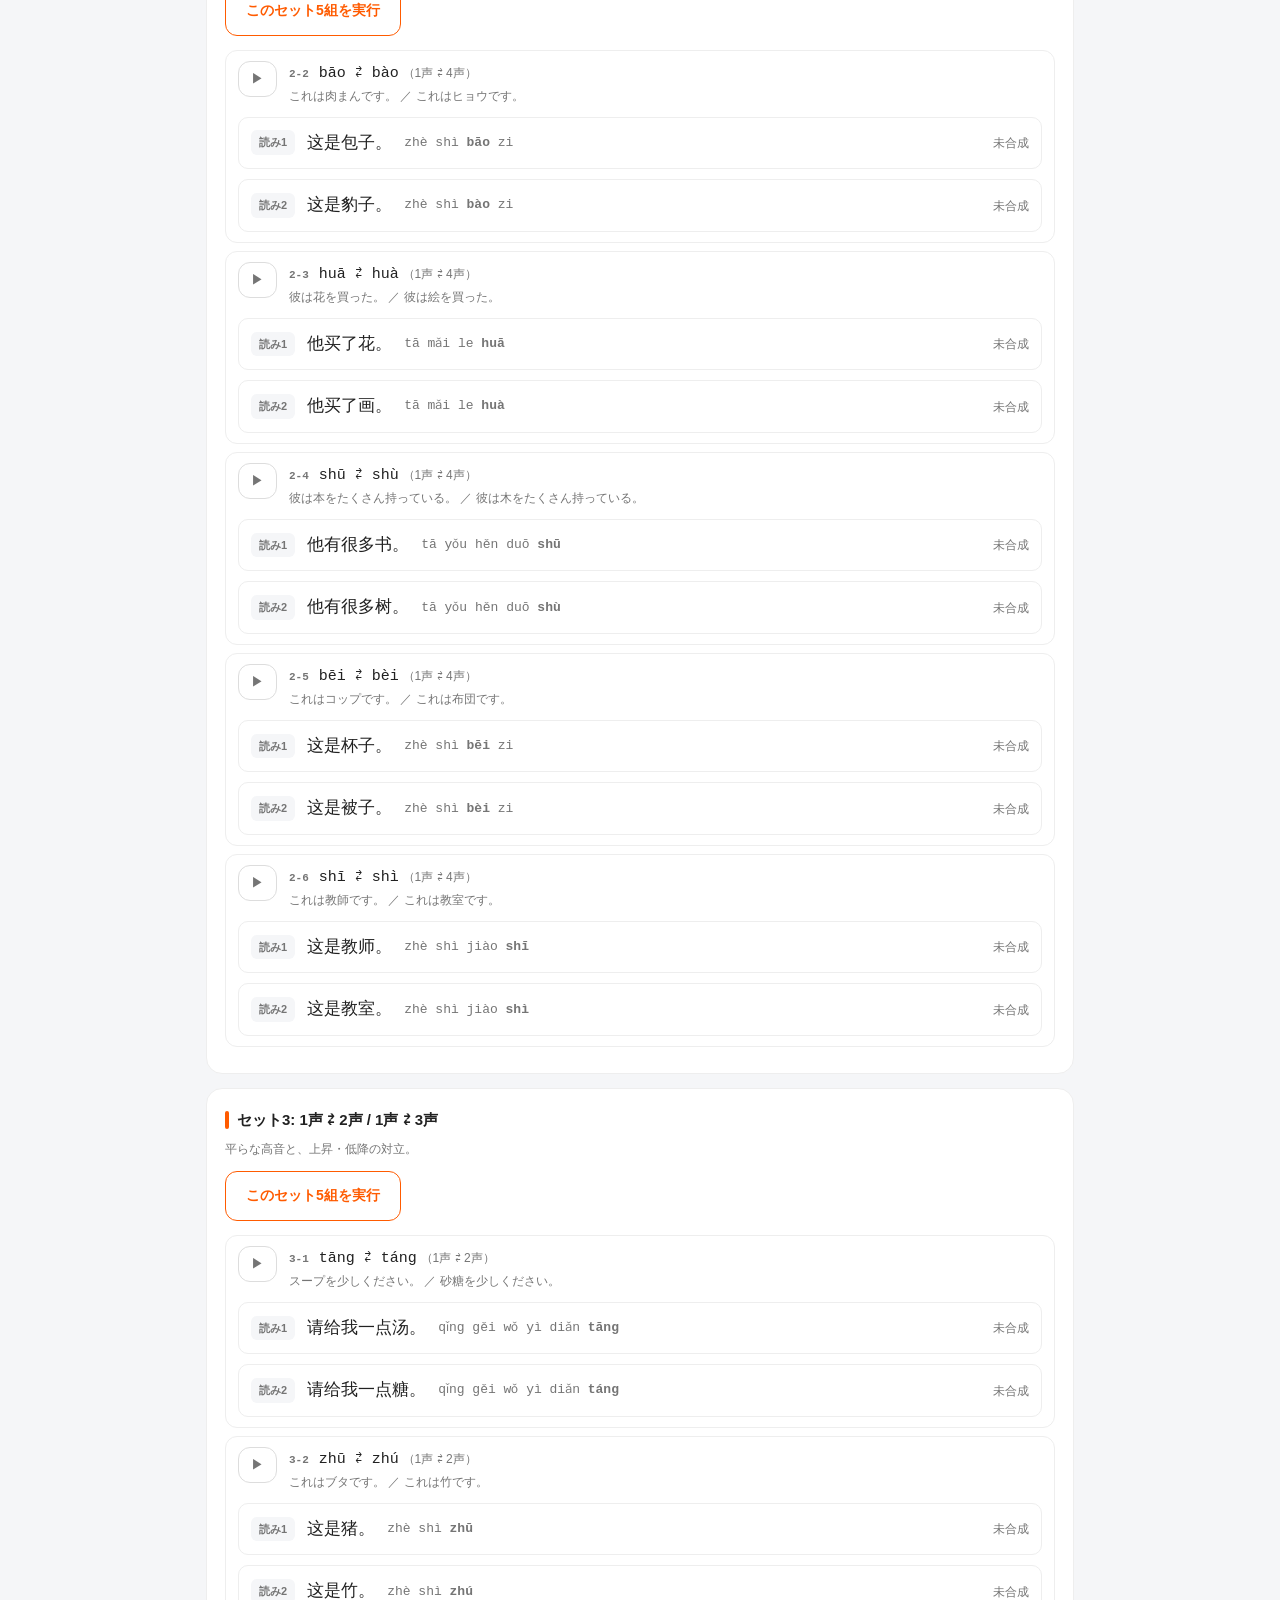
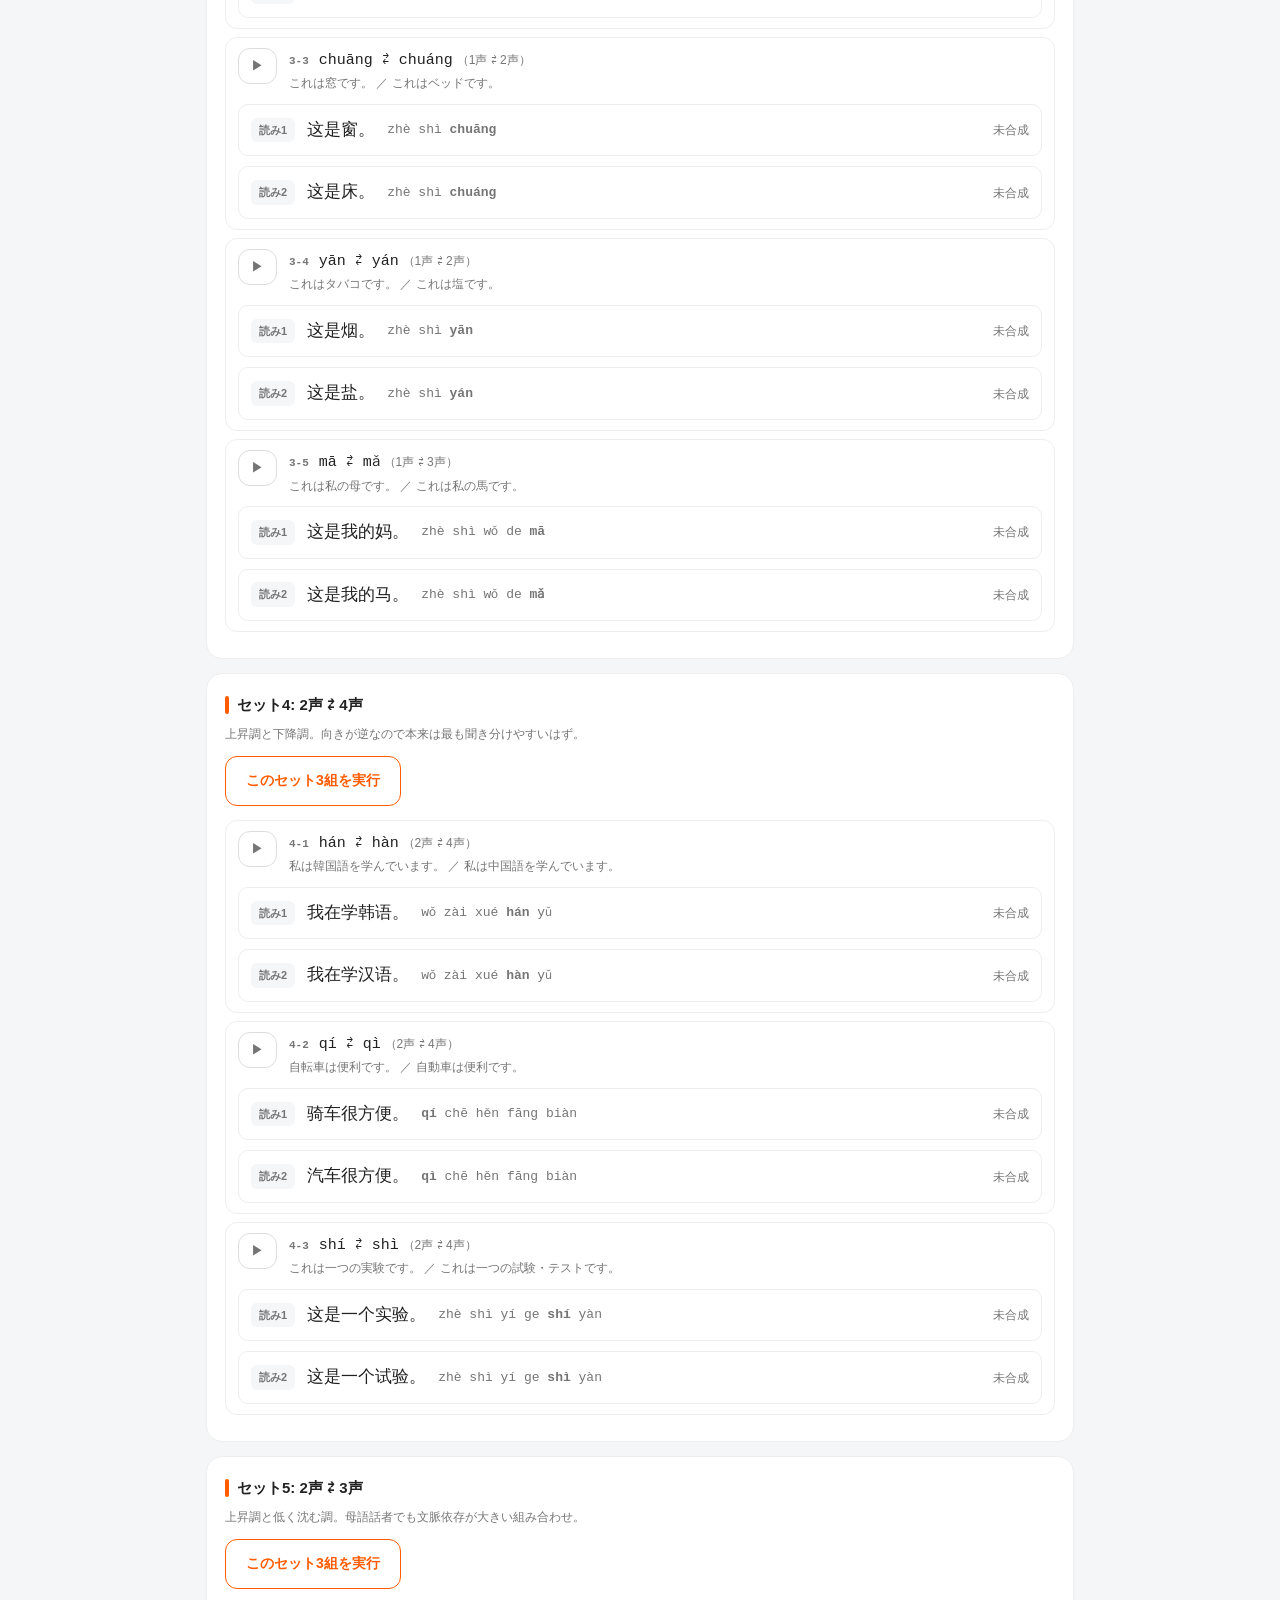
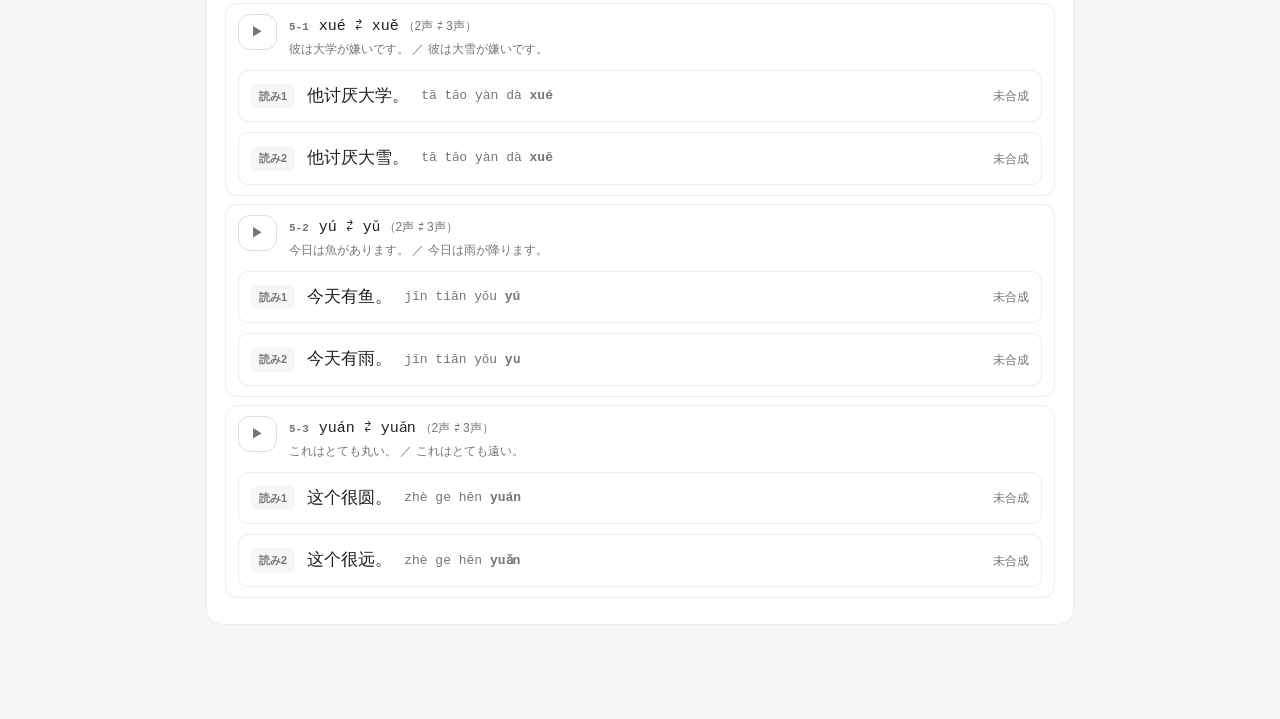
==== commit ee5a0fbb: "Stop counting neutral-tone syllables as fabricated errors The corpus wrote 喜欢 as xǐ huān, but 欢 is n" ====
--- a/tool/pinyin_poc/autotest.html
+++ b/tool/pinyin_poc/autotest.html
@@ -4,7 +4,7 @@
 <meta charset="utf-8">
 <meta name="viewport" content="width=device-width, initial-scale=1">
 <title>声調識別テスト（最小対）— ピンイン声調 POC</title>
-<link rel="stylesheet" href="style.css">
+<link rel="stylesheet" href="style.css?v=3">
 </head>
 <body>
 <div class="wrap">
@@ -104,6 +104,7 @@
     <div><b id="tNone" style="color:var(--bad)">0</b><span class="mini">両方外し</span></div>
     <div><b id="tSwap">0</b><span class="mini">取り違え（読み単位）</span></div>
     <div><b id="tSlip">0</b><span class="mini">音節ズレ</span></div>
+    <div><b id="tWobble">0</b><span class="mini">軽声ゆれ（嘘に数えない）</span></div>
     <div><b id="tCost">$0.0000</b><span class="mini">合計コスト</span></div>
   </div>
   <div id="quality" style="margin-top:14px"></div>
@@ -114,8 +115,8 @@
 
 </div>
 
-<script src="poc.js"></script>
-<script src="cases.js"></script>
+<script src="poc.js?v=3"></script>
+<script src="cases.js?v=3"></script>
 <script>
 "use strict";
 
@@ -168,7 +169,12 @@
       : tone === otherTone ? "swap" : "third";
 
     // 対象以外はどちらの文でも同じ発音。そこでの声調ちがいは嘘。
-    const lies = rows.filter(x => x.kind === "tone" && x.ei !== p.idx);
+    // ただし軽声が絡む食い違いは別枠にする。ある音節が軽声かどうかは辞書でも
+    // 話者でもTTSでも揺れるので（喜欢 xǐhuan / xǐhuān など）、こちらの表記ミスや
+    // 読み上げの癖と区別がつかず、モデルの作り話の証拠にはできない。
+    const toneDiffs = rows.filter(x => x.kind === "tone" && x.ei !== p.idx);
+    const lies   = toneDiffs.filter(x => x.exp.tone !== 5 && x.act.tone !== 5);
+    const wobble = toneDiffs.filter(x => x.exp.tone === 5 || x.act.tone === 5);
     // 音節そのものの取り違え。TTSか認識の品質問題で、声調判定の材料にならない。
     const slips = rows.filter(x => x.kind === "sub" || x.kind === "del" || x.kind === "ins");
 
@@ -178,7 +184,7 @@
       : gh === hanziOnly(other.hanzi) ? "swap" : "other";
 
     readings.push({ key, verdict, hanziVerdict, got, tone, readTone, otherTone,
-                    rows, lies, slips, matched: rows.filter(x => x.kind === "ok").length,
+                    rows, lies, wobble, slips, matched: rows.filter(x => x.kind === "ok").length,
                     total: truth.length, pinyin: heard.pinyin, hanzi: heard.hanzi,
                     calls: heard.calls, ttsUsage: tts.usage });
   }
@@ -253,7 +259,10 @@
   return r.rows.map(row => {
     const s = row.act ? row.act.raw : "—";
     if (row.ei === p.idx) return `<b class="target">${esc(s)}</b>`;
-    if (row.kind === "tone") return `<b class="lie">${esc(s)}</b>`;
+    if (row.kind === "tone")
+      return (row.exp.tone === 5 || row.act.tone === 5)
+        ? `<b class="wobble">${esc(s)}</b>`
+        : `<b class="lie">${esc(s)}</b>`;
     if (row.kind !== "ok") return `<span class="off">${esc(s)}</span>`;
     return `<span>${esc(s)}</span>`;
   }).join(" ");
@@ -295,6 +304,10 @@
             r.lies.map(x => `<span class="syl">${esc(x.exp.raw)}→${esc(x.act.raw)}</span>`).join("、 ") +
             `　<span class="mini">両方の文で同じ発音の音節に声調ちがいを報告＝でたらめ</span>`
           : `<span class="pill good">0箇所</span>`}</span></div>
+      ${r.wobble.length ? `<div class="resLine"><span class="resKey">軽声ゆれ</span>
+        <span><span class="pill flat">${r.wobble.length}箇所</span> ` +
+        r.wobble.map(x => `<span class="syl">${esc(x.exp.raw)}→${esc(x.act.raw)}</span>`).join("、 ") +
+        `　<span class="mini">軽声かどうかは辞書でも話者でも揺れるので、嘘とは数えません</span></span></div>` : ""}
       <div class="resLine"><span class="resKey">漢字</span>
         <span><span class="pill ${hc}">${hl}</span> <span class="han">${esc(r.hanzi) || "—"}</span></span></div>
       <div class="resLine"><span class="resKey">音節一致</span>
@@ -385,6 +398,7 @@
   const readings = done.flatMap(p => R(p).readings);
 
   const lieTotal = readings.reduce((n,r) => n + r.lies.length, 0);
+  const wobbleTotal = readings.reduce((n,r) => n + r.wobble.length, 0);
   const slipTotal = readings.reduce((n,r) => n + r.slips.length, 0);
   // 対象以外の音節の総数（嘘の分母）
   const nonTarget = readings.reduce((n,r) => n + Math.max(0, r.total - 1), 0);
@@ -395,6 +409,7 @@
   $("tNone").textContent = done.filter(p => R(p).pairVerdict === "none").length;
   $("tSwap").textContent = readings.filter(r => r.verdict === "swap").length;
   $("tSlip").textContent = slipTotal;
+  $("tWobble").textContent = wobbleTotal;
   $("tCost").textContent = "$" + done.reduce((s,p) => s + costOf(R(p).usage), 0).toFixed(4);
 
   $("tLie").textContent = lieTotal;
@@ -404,7 +419,9 @@
        （${nonTarget ? (lieTotal/nonTarget*100).toFixed(1) : 0}%）。<br>
        ${lieTotal === 0
          ? "でたらめな指摘は出ていません。この音節は両方の文でまったく同じ発音なので、TTSの事故では説明できない指標です。"
-         : "この音節は両方の文でまったく同じ発音です。つまりTTSのせいにはできず、モデルが作り話をしています。"}`;
+         : "この音節は両方の文でまったく同じ発音です。つまりTTSのせいにはできず、モデルが作り話をしています。"}
+       ${wobbleTotal ? `<br><span class="mini">別途、軽声がらみの食い違いが ${wobbleTotal} 箇所ありますが、
+         軽声かどうかは辞書でも話者でも揺れるため嘘には数えていません。</span>` : ""}`;
 
   for (const s of SETS){
     const d = s.pairs.filter(p => { const r = R(p); return r && !r.pending && !r.error; });
@@ -414,6 +431,7 @@
     const lies = d.flatMap(p => R(p).readings).reduce((n,r) => n + r.lies.length, 0);
     el.innerHTML = `${d.length}組実行 — <b>両方向 ${both}</b> / 片方向 ${d.filter(p=>R(p).pairVerdict==="half").length}
       / 両方外し ${d.filter(p=>R(p).pairVerdict==="none").length}　嘘 <b class="${lies?"lieRed":""}">${lies}</b>箇所`;
+    // ※ lies は軽声ゆれを除いた件数
   }
 
   // コーパスの健全性: 音節ズレが多いならTTSか認識が壊れていて、判定以前の問題
@@ -499,6 +517,7 @@
                  reading:x.key, verdict:x.verdict, hanziVerdict:x.hanziVerdict,
                  transcript:x.pinyin, hanzi:x.hanzi,
                  lies:x.lies.map(y => `${y.exp.raw}->${y.act.raw}`),
+                 neutralWobble:x.wobble.map(y => `${y.exp.raw}->${y.act.raw}`),
                  slips:x.slips.length, matched:x.matched, total:x.total }))
              } };
   }).filter(Boolean);
@@ -520,11 +539,35 @@
   $("keyState").textContent = "保存を削除しました。";
 };
 
+/** 起動に失敗したら、白紙のまま黙って終わらせずに理由を出す。
+ *
+ * poc.js / cases.js は別ファイルなので、ブラウザが片方だけ古いキャッシュを
+ * 返すと定義が食い違って一覧が丸ごと消える。原因が分からないまま
+ * 「表示が無くなった」となるのが一番たちが悪いので、必ず画面に出す。 */
+function bootFailed(message){
+  document.getElementById("sets").innerHTML =
+    `<div class="card"><h2>読み込みに失敗しました</h2>
+      <div class="err" style="margin:0">${message}</div>
+      <p class="mini" style="margin:12px 0 0">
+        <b>スーパーリロード</b>（Windows: Ctrl+Shift+R / Mac: Cmd+Shift+R）で直ることがほとんどです。
+        poc.js と cases.js のどちらかだけ古いキャッシュが残っていると、この状態になります。
+        直らない場合は <code>git pull</code> で最新になっているか確認してください。</p></div>`;
+}
+
 (function init(){
-  SAVED.forEach(k => { const v = localStorage.getItem("poc_" + k); if (v) $(k).value = v; });
-  if (localStorage.getItem("poc_key")) $("keyState").textContent = "保存済みの設定を読み込みました。";
-  renderSets();
-  renderSummary();
+  try {
+    if (typeof PAIRS === "undefined" || typeof SETS === "undefined")
+      throw new Error("cases.js が読み込めていません（PAIRS が未定義）。");
+    if (typeof toSyllables === "undefined" || typeof retone === "undefined")
+      throw new Error("poc.js が読み込めていないか、古い版です。");
+    SAVED.forEach(k => { const v = localStorage.getItem("poc_" + k); if (v) $(k).value = v; });
+    if (localStorage.getItem("poc_key")) $("keyState").textContent = "保存済みの設定を読み込みました。";
+    renderSets();
+    renderSummary();
+  } catch (e){
+    bootFailed(String(e.message || e));
+    throw e;
+  }
 })();
 </script>
 </body>
--- a/tool/pinyin_poc/style.css
+++ b/tool/pinyin_poc/style.css
@@ -122,6 +122,8 @@
   .pyline{word-break:break-word;line-height:1.9}
   .pyline .target{background:var(--warn-bg);border-radius:5px;padding:1px 6px;font-weight:700}
   .pyline .lie{background:var(--bad-bg);color:var(--bad);border-radius:5px;padding:1px 6px}
+  /* 軽声のゆれは嘘とは別扱い。赤で煽らない */
+  .pyline .wobble{background:var(--page);color:var(--sub);border-radius:5px;padding:1px 6px}
   .pyline .off{color:var(--sub);text-decoration:line-through}
 
   /* ---- 嘘の総数（総合結果の主役） ---- */
